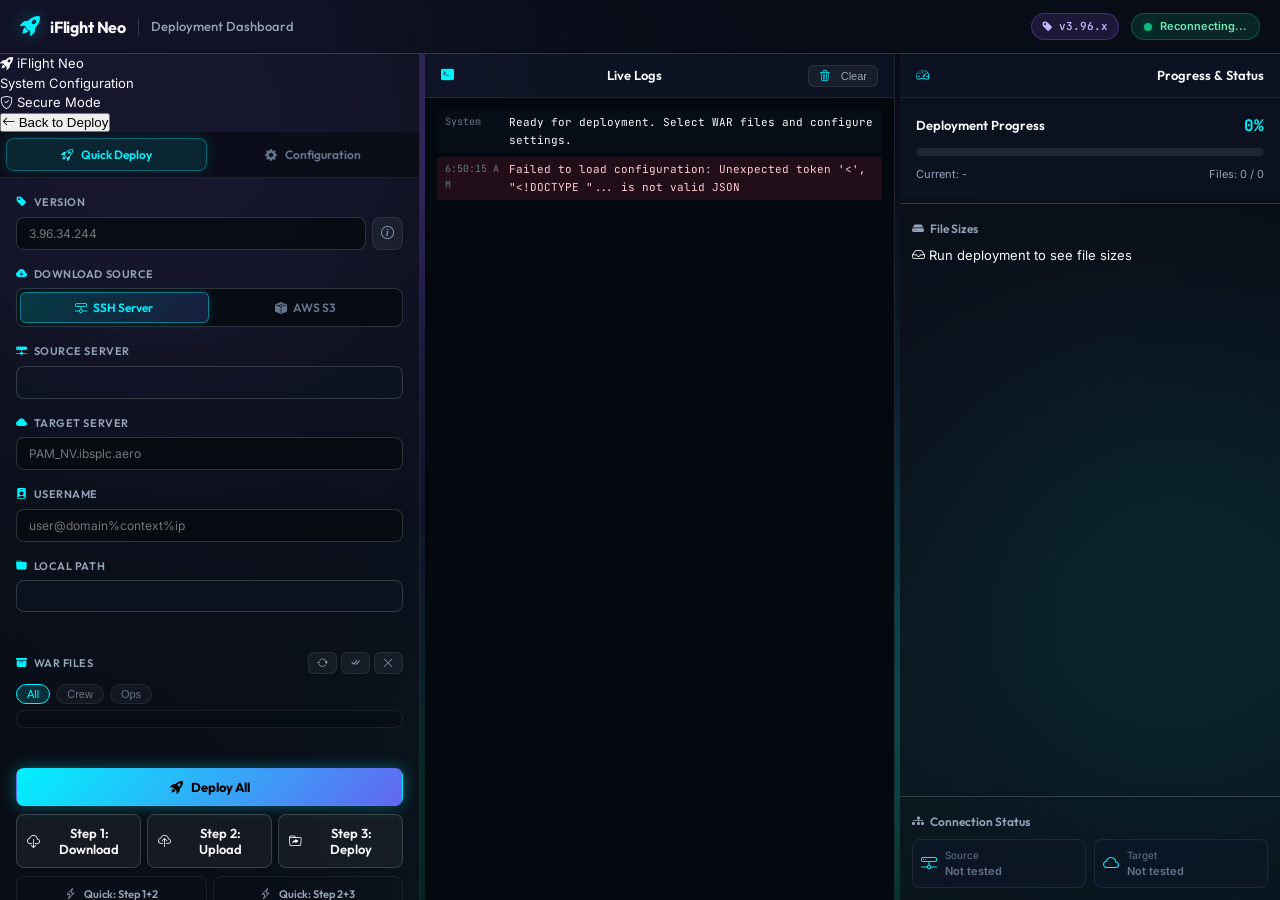
==== templates/index.html @ 71442497 "feat(ui): Release Web Dashboard UI 3.0 - Top-Class Executive Glassmorphism Suite" ====
<!DOCTYPE html>
<html lang="en">
<head>
    <meta charset="UTF-8">
    <meta name="viewport" content="width=device-width, initial-scale=1.0">
    <title>iFlight Neo - Deployment Dashboard</title>
    <link rel="preconnect" href="https://fonts.googleapis.com">
    <link rel="preconnect" href="https://fonts.gstatic.com" crossorigin>
    <link href="https://fonts.googleapis.com/css2?family=Outfit:wght@400;500;600;700;800&family=Inter:wght@300;400;500;600;700&family=JetBrains+Mono:wght@400;500&display=swap" rel="stylesheet">
    <link href="https://cdn.jsdelivr.net/npm/bootstrap-icons@1.10.0/font/bootstrap-icons.css" rel="stylesheet">
    <link href="/static/css/style.css" rel="stylesheet">
</head>
<body>
    <!-- Animated Background -->
    <div class="animated-bg">
        <div class="gradient-sphere sphere-1"></div>
        <div class="gradient-sphere sphere-2"></div>
        <div class="gradient-sphere sphere-3"></div>
    </div>
    
    <!-- Particle Canvas -->
    <canvas id="particle-canvas"></canvas>

    <!-- Top Header Bar -->
    <header class="top-header">
        <div class="header-left">
            <div class="logo">
                <i class="bi bi-rocket-takeoff-fill"></i>
                <span>iFlight Neo</span>
            </div>
            <span class="header-divider"></span>
            <span class="header-subtitle">Deployment Dashboard</span>
        </div>
        <div class="header-status">
            <div id="version-display-badge" class="version-badge" title="Current Selection">
                <i class="bi bi-tag-fill"></i>
                <span id="header-version-text">v3.96.x</span>
            </div>
            <div id="status-badge" class="status-badge">
                <div class="status-dot"></div>
                <span class="status-text">Disconnected</span>
            </div>
        </div>
    </header>

    <!-- Main 3-Column Layout -->
    <main class="main-container">
        <!-- LEFT COLUMN - Configuration -->
        <aside class="column column-left" data-column="left">
            <!-- Fullscreen Header (visible only in fullscreen mode) -->
            <div class="config-fullscreen-header">
                <div class="config-header-left">
                    <div class="config-header-logo">
                        <i class="bi bi-rocket-takeoff-fill"></i>
                        <span>iFlight Neo</span>
                    </div>
                    <div class="config-header-divider"></div>
                    <span class="config-header-title">System Configuration</span>
                </div>
                <div class="config-header-right">
                    <div class="config-header-status">
                        <i class="bi bi-shield-check"></i>
                        <span>Secure Mode</span>
                    </div>
                    <button class="btn-close-config" onclick="closeConfigFullscreen()">
                        <i class="bi bi-arrow-left"></i>
                        <span>Back to Deploy</span>
                    </button>
                </div>
            </div>
            
            <!-- Tab Navigation -->
            <div class="tab-navigation">
                <button class="tab-btn active" onclick="switchTab('deploy')" data-tab="deploy">
                    <i class="bi bi-rocket-takeoff"></i>
                    <span>Quick Deploy</span>
                </button>
                <button class="tab-btn" onclick="switchTab('config')" data-tab="config">
                    <i class="bi bi-gear-fill"></i>
                    <span>Configuration</span>
                </button>
            </div>

            <!-- Tab Content Container -->
            <div class="tab-content-wrapper">
                <!-- DEPLOY TAB -->
                <div id="deploy-tab" class="tab-content active">
                    <div class="tab-content-scroll">
                        <!-- Version Input -->
            <div class="config-section">
                <label class="config-label">
                    <i class="bi bi-tag-fill"></i> Version
                </label>
                <div class="input-with-icon">
                    <input type="text" class="config-input" id="version-input" placeholder="3.96.34.244">
                    <button class="input-icon-btn" id="version-info-btn" title="Version Info">
                        <i class="bi bi-info-circle"></i>
                    </button>
                </div>
            </div>

            <!-- Download Source Selector (SSH Server vs AWS S3) -->
            <div class="config-section">
                <label class="config-label">
                    <i class="bi bi-cloud-arrow-down-fill"></i> Download Source
                </label>
                <div class="source-segmented-control">
                    <button type="button" class="source-pill active" id="src-pill-ssh" onclick="setDownloadSource('ssh', true)">
                        <i class="bi bi-hdd-network"></i>
                        <span>SSH Server</span>
                    </button>
                    <button type="button" class="source-pill" id="src-pill-s3" onclick="setDownloadSource('s3', true)">
                        <i class="bi bi-box-seam-fill"></i>
                        <span>AWS S3</span>
                    </button>
                </div>
            </div>

            <!-- Server Config (SSH) -->
            <div class="config-section" id="source-ssh-container">
                <label class="config-label">
                    <i class="bi bi-hdd-network-fill"></i> Source Server
                </label>
                <input type="text" class="config-input readonly" id="source-server" readonly>
            </div>

            <!-- S3 Config Display -->
            <div class="config-section" id="source-s3-container" style="display: none;">
                <label class="config-label">
                    <i class="bi bi-cloud-check-fill"></i> AWS S3 Bucket
                </label>
                <div class="s3-info-box">
                    <div class="s3-info-badge"><i class="bi bi-box-seam"></i> <span id="s3-bucket-display">iflightdevrdits3</span></div>
                    <div class="s3-profile-tag"><i class="bi bi-person-badge"></i> Profile: <span id="s3-profile-display">iFlightCrew_Dev</span></div>
                </div>
            </div>

            <div class="config-section">
                <label class="config-label">
                    <i class="bi bi-cloud-fill"></i> Target Server
                </label>
                <input type="text" class="config-input editable" id="target-server" placeholder="PAM_NV.ibsplc.aero">
            </div>

            <div class="config-section">
                <label class="config-label">
                    <i class="bi bi-person-badge-fill"></i> Username
                </label>
                <input type="text" class="config-input editable" id="target-username" placeholder="user@domain%context%ip">
            </div>

            <div class="config-section">
                <label class="config-label">
                    <i class="bi bi-folder-fill"></i> Local Path
                </label>
                <input type="text" class="config-input readonly small-text" id="local-path" readonly>
            </div>

            <!-- WAR Files Selection -->
            <div class="section-divider"></div>
            <div class="config-section">
                <div class="section-header-with-actions">
                    <label class="config-label">
                        <i class="bi bi-archive-fill"></i> WAR Files
                    </label>
                    <div class="mini-actions">
                        <button class="mini-btn" id="fetch-wars-btn" onclick="fetchWarsFromSource()" title="Fetch available files from Source Server">
                            <i class="bi bi-arrow-repeat"></i>
                        </button>
                        <button class="mini-btn" onclick="selectAll()" title="Select All">
                            <i class="bi bi-check-all"></i>
                        </button>
                        <button class="mini-btn" onclick="deselectAll()" title="Deselect All">
                            <i class="bi bi-x-lg"></i>
                        </button>
                    </div>
                </div>
                <div id="war-files-filter" class="filter-pills">
                    <button class="filter-pill active" onclick="filterWarList('all')" data-filter="all">All</button>
                    <button class="filter-pill" onclick="filterWarList('crew')" data-filter="crew">Crew</button>
                    <button class="filter-pill" onclick="filterWarList('ops')" data-filter="ops">Ops</button>
                </div>
                <div id="war-files-list" class="war-files-grid">
                    <!-- WAR files loaded dynamically -->
                </div>
            </div>

            <!-- Action Buttons -->
            <div class="section-divider"></div>
            <div class="action-buttons">
                <button class="action-btn primary" id="deploy-btn" onclick="startDeployment()">
                    <i class="bi bi-rocket-takeoff-fill"></i>
                    <span>Deploy All</span>
                </button>
                <div class="action-row">
                    <button class="action-btn secondary" id="step1-btn" onclick="runStep(1)">
                        <i class="bi bi-cloud-download"></i>
                        <span>Step 1: Download</span>
                    </button>
                    <button class="action-btn secondary" id="step2-btn" onclick="runStep(2)">
                        <i class="bi bi-cloud-upload"></i>
                        <span>Step 2: Upload</span>
                    </button>
                    <button class="action-btn secondary" id="step3-btn" onclick="runStep(3)">
                        <i class="bi bi-folder-symlink"></i>
                        <span>Step 3: Deploy</span>
                    </button>
                </div>
                <div class="action-row">
                    <button class="action-btn outline" onclick="runSteps([1,2])" style="font-size: 11px;">
                        <i class="bi bi-lightning-charge"></i>
                        <span>Quick: Step 1+2</span>
                    </button>
                    <button class="action-btn outline" onclick="runSteps([2,3])" style="font-size: 11px;">
                        <i class="bi bi-lightning-charge"></i>
                        <span>Quick: Step 2+3</span>
                    </button>
                </div>
                <div class="action-row">
                    <button class="action-btn outline" onclick="checkServerConnection()">
                        <i class="bi bi-wifi"></i>
                        <span>Test</span>
                    </button>
                    <button class="action-btn warning" id="retry-btn" onclick="retryFailed()" style="display:none;">
                        <i class="bi bi-arrow-repeat"></i>
                        <span>Retry Failed</span>
                    </button>
                    <button class="action-btn danger" id="cancel-btn" onclick="cancelDeployment()" style="display:none;">
                        <i class="bi bi-stop-fill"></i>
                        <span>Cancel</span>
                    </button>
                </div>
                <label class="bypass-checkbox">
                    <input type="checkbox" id="bypass-network">
                    <span>Bypass network checks</span>
                </label>
                <div class="download-mode-group">
                    <label class="bypass-checkbox" title="Use multiple SSH connections to download files in parallel. Off = single session (safer, recommended for servers with connection limits)">
                        <input type="checkbox" id="parallel-download" onchange="toggleParallelThreads(this.checked)">
                        <i class="bi bi-layers-half" style="font-size:12px; margin-right:4px;"></i>
                        <span>Parallel download</span>
                    </label>
                    <div id="parallel-threads-container" class="parallel-threads-badge" style="display: none;">
                        <i class="bi bi-cpu-fill" style="font-size: 11px; color: #38bdf8;"></i>
                        <select id="parallel-threads" class="threads-select" title="Select number of parallel download threads">
                            <option value="2">2 threads</option>
                            <option value="4" selected>4 threads</option>
                            <option value="6">6 threads</option>
                            <option value="8">8 threads</option>
                            <option value="10">10 threads</option>
                        </select>
                    </div>
                </div>
            </div>
                    </div>
                </div>
                
                <!-- CONFIG TAB -->
                <div id="config-tab" class="tab-content">
                    <div class="tab-content-scroll">
                        <!-- Hero Header -->
                        <div class="config-hero">
                            <div class="config-hero-content">
                                <div class="config-hero-icon">
                                    <i class="bi bi-sliders2-vertical"></i>
                                </div>
                                <div class="config-hero-text">
                                    <h2>System Configuration</h2>
                                    <p>Manage deployment settings and server connections</p>
                                </div>
                            </div>
                            <div class="config-hero-badge">
                                <i class="bi bi-shield-check"></i>
                                <span>Secure</span>
                            </div>
                        </div>

                        <!-- Grid Layout for Cards -->
                        <div class="config-grid">
                             <!-- Source Server Card -->
                            <div class="config-card">
                                <div class="config-card-header">
                                    <div class="card-icon source">
                                        <i class="bi bi-hdd-network-fill"></i>
                                    </div>
                                    <div class="card-title">
                                        <h3>Source Server (SSH)</h3>
                                        <span class="card-subtitle">SSH Build artifact server</span>
                                    </div>
                                </div>
                                <div class="config-card-body">
                                    <div class="input-field">
                                        <label><i class="bi bi-globe"></i> Host</label>
                                        <input type="text" id="cfg-source-host" placeholder="10.246.26.148">
                                    </div>
                                    <div class="input-row">
                                        <div class="input-field">
                                            <label><i class="bi bi-person"></i> Username</label>
                                            <input type="text" id="cfg-source-username" placeholder="a-10266">
                                        </div>
                                        <div class="input-field small">
                                            <label><i class="bi bi-ethernet"></i> Port</label>
                                            <input type="number" id="cfg-source-port" value="22">
                                        </div>
                                    </div>
                                    <div class="input-field">
                                        <label><i class="bi bi-arrow-left-right"></i> Switch User</label>
                                        <input type="text" id="cfg-source-switch-user" placeholder="iflight_user">
                                    </div>
                                </div>
                            </div>

                            <!-- AWS S3 Storage Card -->
                            <div class="config-card aws-card">
                                <div class="config-card-header">
                                    <div class="card-icon aws">
                                        <i class="bi bi-box-seam-fill"></i>
                                    </div>
                                    <div class="card-title">
                                        <h3>AWS S3 Cloud Storage</h3>
                                        <span class="card-subtitle">Direct Cloud Download & SSO</span>
                                    </div>
                                </div>
                                <div class="config-card-body">
                                    <div class="input-field">
                                        <label><i class="bi bi-box"></i> S3 Bucket Name</label>
                                        <input type="text" id="cfg-s3-bucket" placeholder="iflightdevrdits3">
                                    </div>
                                    <div class="input-row">
                                        <div class="input-field">
                                            <label><i class="bi bi-person-badge"></i> SSO Profile</label>
                                            <input type="text" id="cfg-s3-profile" placeholder="iFlightCrew_Dev">
                                        </div>
                                        <div class="input-field small">
                                            <label><i class="bi bi-geo-alt"></i> Region</label>
                                            <input type="text" id="cfg-s3-region" value="ap-south-1">
                                        </div>
                                    </div>
                                    <div class="input-field">
                                        <label><i class="bi bi-diagram-2"></i> S3 Prefix Template</label>
                                        <input type="text" id="cfg-s3-prefix-template" placeholder="iFlight_Release/{version}/Wars/">
                                    </div>
                                    <div class="aws-actions-row">
                                        <button type="button" class="aws-btn primary" onclick="triggerAwsSsoLogin()">
                                            <i class="bi bi-key-fill"></i>
                                            <span>AWS SSO Login</span>
                                        </button>
                                        <button type="button" class="aws-btn secondary" onclick="testS3Access()">
                                            <i class="bi bi-lightning-charge"></i>
                                            <span>Test S3 Access</span>
                                        </button>
                                    </div>
                                </div>
                            </div>

                            <!-- Target Server Card (Routes) -->
                            <div class="config-card">
                                <div class="config-card-header">
                                    <div class="card-icon target">
                                        <i class="bi bi-cloud-upload-fill"></i>
                                    </div>
                                    <div class="card-title">
                                        <h3>Target Server Routes</h3>
                                        <span class="card-subtitle">Multiple PAM routes for load distribution</span>
                                    </div>
                                </div>
                                <div class="config-card-body">
                                    <div class="input-field small">
                                        <label><i class="bi bi-ethernet"></i> Port</label>
                                        <input type="number" id="cfg-target-port" value="22" placeholder="22">
                                    </div>
                                    <div style="margin-top: 15px;">
                                        <div style="display: flex; justify-content: space-between; align-items: center; margin-bottom: 10px;">
                                            <label style="margin: 0; font-size: 13px; color: var(--text-secondary);"><i class="bi bi-diagram-3"></i> Routes</label>
                                            <button class="mini-btn" onclick="addTargetRoute()" title="Add Route">
                                                <i class="bi bi-plus-lg"></i>
                                                <span>Add</span>
                                            </button>
                                        </div>
                                        <div id="target-routes-list" style="display: flex; flex-direction: column; gap: 10px; max-height: 300px; overflow-y: auto;"></div>
                                    </div>
                                </div>
                            </div>
                        </div>

                        <!-- Paths Section -->
                        <div class="config-section-large">
                            <div class="section-header-large">
                                <div class="section-icon">
                                    <i class="bi bi-folder-symlink-fill"></i>
                                </div>
                                <div class="section-title-large">
                                    <h3>Directory Paths</h3>
                                    <p>Configure source and destination directories</p>
                                </div>
                            </div>
                            <div class="paths-grid">
                                <div class="path-item">
                                    <div class="path-label">
                                        <i class="bi bi-folder-fill"></i>
                                        <span>Local Downloads</span>
                                    </div>
                                    <input type="text" id="cfg-local-path" placeholder="D:\RMT_TOOLS\Deployment_KE\downloads">
                                </div>
                                <div class="path-item">
                                    <div class="path-label">
                                        <i class="bi bi-box-arrow-down"></i>
                                        <span>Source Base</span>
                                    </div>
                                    <input type="text" id="cfg-source-base" placeholder="/iflightneo/S3_BUILD/NonMS/KE">
                                </div>
                                <div class="path-item">
                                    <div class="path-label">
                                        <i class="bi bi-tools"></i>
                                        <span>Target Utilities</span>
                                    </div>
                                    <input type="text" id="cfg-target-utilities" placeholder="/iflightneo/global/Utilities">
                                </div>
                                <div class="path-item">
                                    <div class="path-label">
                                        <i class="bi bi-box-arrow-up"></i>
                                        <span>Deployment Base</span>
                                    </div>
                                    <input type="text" id="cfg-target-deploy-base" placeholder="/iflightneo/global/PROD/ifl_prod_KE_crew/NonMS/Deployments">
                                </div>
                            </div>
                        </div>

                        <!-- Security & Credentials Section -->
                        <div class="config-section-large security-section">
                            <div class="section-header-large">
                                <div class="section-icon security">
                                    <i class="bi bi-shield-lock-fill"></i>
                                </div>
                                <div class="section-title-large">
                                    <h3>Security & Credentials</h3>
                                    <p>Update server passwords (stored in .env file)</p>
                                </div>
                            </div>
                            <div class="security-warning">
                                <i class="bi bi-exclamation-triangle-fill"></i>
                                <div>
                                    <strong>Security Note:</strong> Passwords are encrypted and stored in your local .env file.<br>
                                    Never share your .env file or commit it to version control.
                                </div>
                            </div>
                            <div class="passwords-grid">
                                <div class="password-item">
                                    <div class="password-label">
                                        <i class="bi bi-key-fill"></i>
                                        <span>Source Server Password</span>
                                    </div>
                                    <div class="password-input-group">
                                        <input type="password" id="cfg-source-password" placeholder="••••••••••">
                                        <button class="btn-toggle-password" onclick="togglePassword('cfg-source-password')" title="Show/Hide">
                                            <i class="bi bi-eye-fill"></i>
                                        </button>
                                    </div>
                                </div>
                                <div class="password-item">
                                    <div class="password-label">
                                        <i class="bi bi-key-fill"></i>
                                        <span>Target Server Password</span>
                                    </div>
                                    <div class="password-input-group">
                                        <input type="password" id="cfg-target-password" placeholder="••••••••••">
                                        <button class="btn-toggle-password" onclick="togglePassword('cfg-target-password')" title="Show/Hide">
                                            <i class="bi bi-eye-fill"></i>
                                        </button>
                                    </div>
                                </div>
                            </div>
                            <div class="security-actions">
                                <button class="security-btn" onclick="savePasswords()">
                                    <i class="bi bi-shield-check"></i>
                                    <span>Update Passwords</span>
                                </button>
                                <button class="security-btn secondary" onclick="clearPasswordFields()">
                                    <i class="bi bi-x-circle"></i>
                                    <span>Clear Fields</span>
                                </button>
                            </div>
                        </div>

                        <!-- WAR Mappings Section -->
                        <div class="config-section-large">
                            <div class="section-header-large">
                                <div class="section-icon">
                                    <i class="bi bi-diagram-3-fill"></i>
                                </div>
                                <div class="section-title-large">
                                    <h3>WAR File Mappings</h3>
                                    <p>Map WAR files to deployment folders</p>
                                </div>
                                <button class="btn-add-small" onclick="addWarMapping()">
                                    <i class="bi bi-plus-lg"></i>
                                </button>
                            </div>
                            <div class="mappings-table">
                                <div class="mappings-table-header">
                                    <span>WAR Prefix</span>
                                    <span>Deployment Folder</span>
                                    <span>Action</span>
                                </div>
                                <div id="war-mappings-list" class="mappings-table-body">
                                    <!-- Dynamic war mappings -->
                                </div>
                            </div>
                        </div>

                        <!-- Action Bar -->
                        <div class="config-action-bar">
                            <button class="action-bar-btn primary" onclick="saveConfiguration()">
                                <i class="bi bi-check-circle-fill"></i>
                                <span>Save Changes</span>
                            </button>
                            <button class="action-bar-btn secondary" onclick="loadConfiguration()">
                                <i class="bi bi-arrow-clockwise"></i>
                                <span>Reload</span>
                            </button>
                            <button class="action-bar-btn danger" onclick="resetConfiguration()">
                                <i class="bi bi-exclamation-triangle-fill"></i>
                                <span>Reset All</span>
                            </button>
                        </div>
                    </div>
                </div>
            </div>
        </aside>

        <!-- RESIZE HANDLE -->
        <div class="resize-handle" data-direction="left"></div>

        <!-- CENTER COLUMN - Live Logs -->
        <section class="column column-center" data-column="center">
            <div class="column-header">
                <i class="bi bi-terminal-fill"></i>
                <span>Live Logs</span>
                <button class="header-action-btn" onclick="clearLogs()">
                    <i class="bi bi-trash3"></i> Clear
                </button>
            </div>
            <div class="logs-wrapper">
                <div id="logs-container" class="logs-container">
                    <div class="log-entry log-info">
                        <span class="log-time">System</span>
                        <span class="log-message">Ready for deployment. Select WAR files and configure settings.</span>
                    </div>
                </div>
            </div>
        </section>

        <!-- RESIZE HANDLE -->
        <div class="resize-handle" data-direction="right"></div>

        <!-- RIGHT COLUMN - File Status -->
        <aside class="column column-right" data-column="right">
            <div class="column-header">
                <i class="bi bi-speedometer2"></i>
                <span>Progress & Status</span>
            </div>

            <!-- Progress Section -->
            <div class="progress-section">
                <div class="progress-header">
                    <span class="progress-label">Deployment Progress</span>
                    <span class="progress-value-display" id="progress-text">0%</span>
                </div>
                <div class="progress-bar-container">
                    <div class="progress-bar-bg">
                        <div class="progress-bar-fill" id="progress-bar" style="width: 0%"></div>
                    </div>
                </div>
                <div class="progress-info">
                    <div class="progress-info-item">
                        <span class="info-label">Current:</span>
                        <span class="info-value" id="current-file">-</span>
                    </div>
                    <div class="progress-info-item">
                        <span class="info-label">Files:</span>
                        <span class="info-value"><span id="completed-count">0</span> / <span id="total-count">0</span></span>
                    </div>
                </div>
            </div>

            <!-- File Sizes Section -->
            <div class="section-divider"></div>
            <div class="files-section">
                <div class="section-title">
                    <i class="bi bi-hdd-fill"></i>
                    <span>File Sizes</span>
                </div>
                <div class="files-list" id="file-sizes-container">
                    <div class="files-cards-wrapper">
                        <div id="file-sizes-body" class="files-cards-container">
                            <div class="empty-state">
                                <i class="bi bi-inbox"></i>
                                <span>Run deployment to see file sizes</span>
                            </div>
                        </div>
                    </div>
                </div>
            </div>

            <!-- Connection Status -->
            <div class="section-divider"></div>
            <div class="connection-section">
                <div class="section-title">
                    <i class="bi bi-diagram-3-fill"></i>
                    <span>Connection Status</span>
                </div>
                <div class="connection-grid">
                    <div class="connection-item" id="source-status">
                        <div class="conn-icon">
                            <i class="bi bi-hdd-network"></i>
                        </div>
                        <div class="conn-info">
                            <span class="conn-label">Source</span>
                            <span class="conn-status unknown">Not tested</span>
                        </div>
                    </div>
                    <div class="connection-item" id="target-status">
                        <div class="conn-icon">
                            <i class="bi bi-cloud"></i>
                        </div>
                        <div class="conn-info">
                            <span class="conn-label">Target</span>
                            <span class="conn-status unknown">Not tested</span>
                        </div>
                    </div>
                </div>
            </div>
        </aside>
    </main>

    <script src="/static/js/app.js"></script>
    <script>
        // Particle System
        const canvas = document.getElementById('particle-canvas');
        const ctx = canvas.getContext('2d');
        let particles = [];
        
        function resizeCanvas() {
            canvas.width = window.innerWidth;
            canvas.height = window.innerHeight;
        }
        
        class Particle {
            constructor() {
                this.reset();
            }
            
            reset() {
                this.x = Math.random() * canvas.width;
                this.y = Math.random() * canvas.height;
                this.size = Math.random() * 2 + 0.5;
                this.speedX = (Math.random() - 0.5) * 0.5;
                this.speedY = (Math.random() - 0.5) * 0.5;
                this.opacity = Math.random() * 0.5 + 0.2;
                this.hue = Math.random() * 60 + 220; // Blue to purple range
            }
            
            update() {
                this.x += this.speedX;
                this.y += this.speedY;
                
                if (this.x < 0 || this.x > canvas.width || 
                    this.y < 0 || this.y > canvas.height) {
                    this.reset();
                }
            }
            
            draw() {
                ctx.beginPath();
                ctx.arc(this.x, this.y, this.size, 0, Math.PI * 2);
                ctx.fillStyle = `hsla(${this.hue}, 70%, 60%, ${this.opacity})`;
                ctx.fill();
            }
        }
        
        function initParticles() {
            particles = [];
            for (let i = 0; i < 80; i++) {
                particles.push(new Particle());
            }
        }
        
        function connectParticles() {
            for (let i = 0; i < particles.length; i++) {
                for (let j = i + 1; j < particles.length; j++) {
                    const dx = particles[i].x - particles[j].x;
                    const dy = particles[i].y - particles[j].y;
                    const distance = Math.sqrt(dx * dx + dy * dy);
                    
                    if (distance < 120) {
                        ctx.beginPath();
                        ctx.strokeStyle = `rgba(99, 102, 241, ${0.1 * (1 - distance / 120)})`;
                        ctx.lineWidth = 0.5;
                        ctx.moveTo(particles[i].x, particles[i].y);
                        ctx.lineTo(particles[j].x, particles[j].y);
                        ctx.stroke();
                    }
                }
            }
        }
        
        function animateParticles() {
            ctx.clearRect(0, 0, canvas.width, canvas.height);
            
            particles.forEach(p => {
                p.update();
                p.draw();
            });
            
            connectParticles();
            requestAnimationFrame(animateParticles);
        }
        
        window.addEventListener('resize', () => {
            resizeCanvas();
        });
        
        resizeCanvas();
        initParticles();
        animateParticles();
        
        // Version info button
        document.getElementById('version-info-btn')?.addEventListener('click', function() {
            const v = document.getElementById('version-input').value || 'Not set';
            const t = document.getElementById('target-server').value || 'Not set';
            const u = document.getElementById('target-username').value || 'Not set';
            alert(`Configuration:\n\nVersion: ${v}\nTarget: ${t}\nUsername: ${u}\n\nPaths:\n• Source: /iflightneo/S3_BUILD/NonMS/KE/${v}/Wars\n• Target: /iflightneo/global/Utilities/${v}/Wars`);
        });
    </script>
</body>
</html>
---- static/css/style.css ----
/* ==============================================================================
   iFlight Neo - WEB DASHBOARD UI 3.0 DESIGN SYSTEM
   Executive Glassmorphism & High-Performance Enterprise Deployment Suite
   ============================================================================== */

:root {
    /* Color Palette */
    --bg-dark: #060911;
    --bg-panel: rgba(11, 16, 26, 0.82);
    --bg-panel-hover: rgba(18, 25, 40, 0.9);
    --bg-card: rgba(16, 22, 36, 0.65);
    --bg-card-active: rgba(24, 34, 56, 0.85);
    --bg-input: rgba(8, 12, 20, 0.92);
    
    /* Neon & Accent Colors */
    --cyan: #00f2fe;
    --cyan-glow: rgba(0, 242, 254, 0.35);
    --purple: #8b5cf6;
    --purple-glow: rgba(139, 92, 246, 0.35);
    --emerald: #10b981;
    --emerald-glow: rgba(16, 185, 129, 0.35);
    --amber: #f59e0b;
    --amber-glow: rgba(245, 158, 11, 0.35);
    --rose: #f43f5e;
    --rose-glow: rgba(244, 63, 94, 0.35);
    --indigo: #6366f1;
    --blue: #3b82f6;

    /* Text Colors */
    --text-primary: #f8fafc;
    --text-secondary: #94a3b8;
    --text-muted: #64748b;
    
    /* Glass Borders */
    --border-glass: rgba(255, 255, 255, 0.08);
    --border-glass-bright: rgba(255, 255, 255, 0.16);
    --border-glow: rgba(0, 242, 254, 0.3);
    
    /* Typography */
    --font-heading: 'Outfit', 'Inter', -apple-system, sans-serif;
    --font-body: 'Inter', -apple-system, sans-serif;
    --font-mono: 'JetBrains Mono', monospace;
    
    /* Transitions */
    --trans-fast: all 0.15s cubic-bezier(0.4, 0, 0.2, 1);
    --trans-smooth: all 0.25s cubic-bezier(0.4, 0, 0.2, 1);
}

/* Reset & Global Base */
*, *::before, *::after {
    box-sizing: border-box;
    margin: 0;
    padding: 0;
}

html, body {
    height: 100%;
    overflow: hidden;
    background-color: var(--bg-dark);
    color: var(--text-primary);
    font-family: var(--font-body);
    font-size: 13px;
    line-height: 1.5;
    -webkit-font-smoothing: antialiased;
}

/* Background Animated Gradient Orbs */
.animated-bg {
    position: fixed;
    top: 0;
    left: 0;
    width: 100vw;
    height: 100vh;
    pointer-events: none;
    z-index: 0;
    overflow: hidden;
    background: 
        radial-gradient(ellipse at 15% 20%, rgba(99, 102, 241, 0.12) 0%, transparent 60%),
        radial-gradient(ellipse at 85% 75%, rgba(0, 242, 254, 0.08) 0%, transparent 60%),
        radial-gradient(ellipse at 50% 50%, rgba(139, 92, 246, 0.06) 0%, transparent 70%);
}

.gradient-sphere {
    position: absolute;
    border-radius: 50%;
    filter: blur(100px);
    opacity: 0.45;
    mix-blend-mode: screen;
}

.sphere-1 {
    width: 600px;
    height: 600px;
    background: var(--purple);
    top: -200px;
    left: -150px;
    animation: orbFloat1 25s ease-in-out infinite;
}

.sphere-2 {
    width: 500px;
    height: 500px;
    background: var(--cyan);
    top: 40%;
    right: -150px;
    animation: orbFloat2 30s ease-in-out infinite;
}

.sphere-3 {
    width: 450px;
    height: 450px;
    background: var(--emerald);
    bottom: -150px;
    left: 35%;
    animation: orbFloat3 28s ease-in-out infinite;
}

@keyframes orbFloat1 {
    0%, 100% { transform: translate(0, 0); }
    50% { transform: translate(80px, 60px); }
}

@keyframes orbFloat2 {
    0%, 100% { transform: translate(0, 0); }
    50% { transform: translate(-80px, -60px); }
}

@keyframes orbFloat3 {
    0%, 100% { transform: translate(0, 0); }
    50% { transform: translate(60px, -80px); }
}

/* Particle Canvas */
#particle-canvas {
    position: fixed;
    top: 0;
    left: 0;
    width: 100%;
    height: 100%;
    pointer-events: none;
    z-index: 0;
    opacity: 0.35;
}

/* ==============================================================================
   TOP HEADER BAR
   ============================================================================== */
.top-header {
    height: 54px;
    background: rgba(10, 14, 24, 0.85);
    backdrop-filter: blur(20px);
    border-bottom: 1px solid var(--border-glass-bright);
    display: flex;
    align-items: center;
    justify-content: space-between;
    padding: 0 20px;
    position: relative;
    z-index: 10;
}

.header-left {
    display: flex;
    align-items: center;
    gap: 12px;
}

.logo {
    display: flex;
    align-items: center;
    gap: 10px;
    font-family: var(--font-heading);
    font-weight: 700;
    font-size: 16px;
    color: var(--text-primary);
    letter-spacing: -0.01em;
}

.logo i {
    font-size: 20px;
    color: var(--cyan);
    filter: drop-shadow(0 0 8px var(--cyan-glow));
}

.header-divider {
    width: 1px;
    height: 18px;
    background: var(--border-glass-bright);
}

.header-subtitle {
    font-family: var(--font-heading);
    font-weight: 500;
    color: var(--text-secondary);
    font-size: 13px;
}

.header-status {
    display: flex;
    align-items: center;
    gap: 12px;
}

.version-badge {
    background: rgba(139, 92, 246, 0.15);
    border: 1px solid rgba(139, 92, 246, 0.35);
    color: #c4b5fd;
    padding: 4px 10px;
    border-radius: 20px;
    font-family: var(--font-mono);
    font-size: 11px;
    font-weight: 600;
    display: flex;
    align-items: center;
    gap: 6px;
}

.status-badge {
    background: rgba(16, 185, 129, 0.15);
    border: 1px solid rgba(16, 185, 129, 0.35);
    color: #6ee7b7;
    padding: 4px 12px;
    border-radius: 20px;
    font-size: 11px;
    font-weight: 600;
    display: flex;
    align-items: center;
    gap: 8px;
}

.status-dot {
    width: 8px;
    height: 8px;
    border-radius: 50%;
    background: var(--emerald);
    box-shadow: 0 0 10px var(--emerald-glow);
    animation: statusPulse 2s infinite;
}

@keyframes statusPulse {
    0%, 100% { opacity: 1; transform: scale(1); }
    50% { opacity: 0.5; transform: scale(0.85); }
}

/* ==============================================================================
   MAIN 3-COLUMN LAYOUT
   ============================================================================== */
.main-container {
    display: flex;
    height: calc(100vh - 54px);
    position: relative;
    z-index: 1;
    overflow: hidden;
}

.column {
    display: flex;
    flex-direction: column;
    background: var(--bg-panel);
    backdrop-filter: blur(16px);
    border-right: 1px solid var(--border-glass);
    overflow: hidden;
}

.column-left {
    width: 420px;
    min-width: 340px;
    max-width: 580px;
}

.column-center {
    flex: 1;
    min-width: 320px;
}

.column-right {
    width: 380px;
    min-width: 300px;
    max-width: 500px;
    border-right: none;
}

/* Resize Handles */
.resize-handle {
    width: 5px;
    cursor: col-resize;
    background: transparent;
    transition: var(--trans-fast);
    z-index: 5;
}

.resize-handle:hover, .resize-handle.active {
    background: var(--cyan);
    box-shadow: 0 0 10px var(--cyan-glow);
}

/* Column Headers */
.column-header {
    height: 44px;
    padding: 0 16px;
    background: rgba(15, 23, 42, 0.6);
    border-bottom: 1px solid var(--border-glass);
    display: flex;
    align-items: center;
    justify-content: space-between;
    font-family: var(--font-heading);
    font-weight: 600;
    font-size: 13px;
    color: var(--text-primary);
}

.column-header i {
    margin-right: 8px;
    color: var(--cyan);
}

.header-action-btn {
    background: rgba(255, 255, 255, 0.05);
    border: 1px solid var(--border-glass);
    color: var(--text-secondary);
    padding: 4px 10px;
    border-radius: 6px;
    font-size: 11px;
    cursor: pointer;
    transition: var(--trans-smooth);
}

.header-action-btn:hover {
    background: rgba(244, 63, 94, 0.15);
    border-color: rgba(244, 63, 94, 0.35);
    color: var(--rose);
}

/* Tab Navigation */
.tab-navigation {
    display: flex;
    background: rgba(10, 14, 24, 0.9);
    border-bottom: 1px solid var(--border-glass);
    padding: 6px;
    gap: 6px;
}

.tab-btn {
    flex: 1;
    display: flex;
    align-items: center;
    justify-content: center;
    gap: 8px;
    padding: 8px;
    border: 1px solid transparent;
    border-radius: 8px;
    background: transparent;
    color: var(--text-muted);
    font-family: var(--font-heading);
    font-weight: 600;
    font-size: 12px;
    cursor: pointer;
    transition: var(--trans-smooth);
}

.tab-btn:hover {
    color: var(--text-primary);
    background: rgba(255, 255, 255, 0.04);
}

.tab-btn.active {
    background: rgba(0, 242, 254, 0.1);
    border-color: rgba(0, 242, 254, 0.3);
    color: var(--cyan);
    box-shadow: 0 0 12px rgba(0, 242, 254, 0.15);
}

/* Tab Content Scroll Container */
.tab-content-wrapper {
    flex: 1;
    position: relative;
    overflow: hidden;
}

.tab-content {
    display: none;
    height: 100%;
}

.tab-content.active {
    display: block;
}

.tab-content-scroll {
    height: 100%;
    overflow-y: auto;
    padding: 16px;
    display: flex;
    flex-direction: column;
    gap: 16px;
}

/* Scrollbar Customization */
::-webkit-scrollbar {
    width: 6px;
    height: 6px;
}
::-webkit-scrollbar-track {
    background: rgba(5, 5, 8, 0.5);
}
::-webkit-scrollbar-thumb {
    background: rgba(255, 255, 255, 0.12);
    border-radius: 4px;
}
::-webkit-scrollbar-thumb:hover {
    background: var(--cyan);
}

/* ==============================================================================
   FORM CONTROLS & INPUT CARDS
   ============================================================================== */
.config-section {
    display: flex;
    flex-direction: column;
    gap: 6px;
}

.config-label {
    font-family: var(--font-heading);
    font-weight: 600;
    font-size: 11px;
    text-transform: uppercase;
    letter-spacing: 0.05em;
    color: var(--text-secondary);
    display: flex;
    align-items: center;
    gap: 6px;
}

.config-label i {
    color: var(--cyan);
}

.config-input {
    width: 100%;
    background: var(--bg-input);
    border: 1px solid var(--border-glass-bright);
    border-radius: 8px;
    padding: 8px 12px;
    color: var(--text-primary);
    font-family: var(--font-body);
    font-size: 12px;
    transition: var(--trans-smooth);
    outline: none;
}

.config-input:focus {
    border-color: var(--cyan);
    box-shadow: 0 0 12px var(--cyan-glow);
}

.config-input.readonly {
    background: rgba(15, 23, 42, 0.4);
    color: var(--text-secondary);
    cursor: default;
}

.config-input.small-text {
    font-family: var(--font-mono);
    font-size: 11px;
}

.input-with-icon {
    display: flex;
    gap: 6px;
}

.input-icon-btn {
    background: rgba(255, 255, 255, 0.05);
    border: 1px solid var(--border-glass);
    color: var(--text-secondary);
    border-radius: 8px;
    width: 34px;
    display: flex;
    align-items: center;
    justify-content: center;
    cursor: pointer;
    transition: var(--trans-smooth);
}

.input-icon-btn:hover {
    background: rgba(0, 242, 254, 0.15);
    border-color: var(--cyan);
    color: var(--cyan);
}

/* Segmented Control (SSH vs S3) */
.source-segmented-control {
    display: flex;
    background: var(--bg-input);
    border: 1px solid var(--border-glass-bright);
    border-radius: 8px;
    padding: 3px;
    gap: 4px;
}

.source-pill {
    flex: 1;
    display: flex;
    align-items: center;
    justify-content: center;
    gap: 6px;
    padding: 7px;
    border: none;
    border-radius: 6px;
    background: transparent;
    color: var(--text-muted);
    font-family: var(--font-heading);
    font-weight: 600;
    font-size: 12px;
    cursor: pointer;
    transition: var(--trans-smooth);
}

.source-pill.active {
    background: linear-gradient(135deg, rgba(0, 242, 254, 0.2), rgba(99, 102, 241, 0.2));
    border: 1px solid rgba(0, 242, 254, 0.4);
    color: var(--cyan);
    box-shadow: 0 0 10px rgba(0, 242, 254, 0.15);
}

/* S3 Info Display Card */
.s3-info-box {
    background: rgba(139, 92, 246, 0.08);
    border: 1px solid rgba(139, 92, 246, 0.25);
    border-radius: 8px;
    padding: 10px 12px;
    display: flex;
    flex-direction: column;
    gap: 6px;
}

.s3-info-badge {
    font-family: var(--font-mono);
    font-weight: 600;
    color: #c4b5fd;
    font-size: 12px;
    display: flex;
    align-items: center;
    gap: 6px;
}

.s3-profile-tag {
    font-size: 11px;
    color: var(--text-secondary);
}

/* WAR Files Selection List */
.section-header-with-actions {
    display: flex;
    align-items: center;
    justify-content: space-between;
}

.mini-actions {
    display: flex;
    gap: 4px;
}

.mini-btn {
    background: rgba(255, 255, 255, 0.05);
    border: 1px solid var(--border-glass);
    color: var(--text-secondary);
    padding: 4px 8px;
    border-radius: 6px;
    font-size: 11px;
    cursor: pointer;
    transition: var(--trans-smooth);
    display: flex;
    align-items: center;
    gap: 4px;
}

.mini-btn:hover {
    background: rgba(0, 242, 254, 0.15);
    border-color: var(--cyan);
    color: var(--cyan);
}

.filter-pills {
    display: flex;
    gap: 6px;
    margin-top: 4px;
}

.filter-pill {
    background: rgba(255, 255, 255, 0.04);
    border: 1px solid var(--border-glass);
    color: var(--text-muted);
    padding: 3px 10px;
    border-radius: 12px;
    font-size: 11px;
    cursor: pointer;
    transition: var(--trans-smooth);
}

.filter-pill.active {
    background: rgba(0, 242, 254, 0.15);
    border-color: var(--cyan);
    color: var(--cyan);
}

.war-files-grid {
    display: flex;
    flex-direction: column;
    gap: 6px;
    max-height: 220px;
    overflow-y: auto;
    background: rgba(8, 12, 20, 0.6);
    border: 1px solid var(--border-glass);
    border-radius: 8px;
    padding: 8px;
}

.war-item-row {
    display: flex;
    align-items: center;
    justify-content: space-between;
    padding: 6px 10px;
    background: rgba(15, 23, 42, 0.5);
    border: 1px solid var(--border-glass);
    border-radius: 6px;
    cursor: pointer;
    transition: var(--trans-smooth);
}

.war-item-row:hover, .war-item-row.selected {
    background: rgba(0, 242, 254, 0.08);
    border-color: rgba(0, 242, 254, 0.3);
}

.war-item-left {
    display: flex;
    align-items: center;
    gap: 8px;
}

.war-item-name {
    font-family: var(--font-mono);
    font-size: 11px;
    color: var(--text-primary);
}

.war-folder-tag {
    font-size: 10px;
    color: var(--text-muted);
    background: rgba(255, 255, 255, 0.05);
    padding: 2px 6px;
    border-radius: 4px;
}

/* Action Buttons Grid */
.section-divider {
    height: 1px;
    background: var(--border-glass-bright);
    margin: 4px 0;
}

.action-buttons {
    display: flex;
    flex-direction: column;
    gap: 8px;
}

.action-btn {
    width: 100%;
    padding: 10px;
    border-radius: 8px;
    font-family: var(--font-heading);
    font-weight: 600;
    font-size: 13px;
    display: flex;
    align-items: center;
    justify-content: center;
    gap: 8px;
    cursor: pointer;
    transition: var(--trans-smooth);
    border: 1px solid transparent;
}

.action-btn.primary {
    background: linear-gradient(135deg, var(--cyan), var(--indigo));
    color: #000;
    font-weight: 700;
    box-shadow: 0 0 15px var(--cyan-glow);
}

.action-btn.primary:hover {
    transform: translateY(-1px);
    box-shadow: 0 0 22px var(--cyan-glow);
}

.action-row {
    display: flex;
    gap: 6px;
}

.action-btn.secondary {
    flex: 1;
    background: rgba(255, 255, 255, 0.05);
    border-color: var(--border-glass-bright);
    color: var(--text-primary);
}

.action-btn.secondary:hover {
    background: rgba(139, 92, 246, 0.15);
    border-color: var(--purple);
    color: #ddd6fe;
}

.action-btn.outline {
    flex: 1;
    background: transparent;
    border-color: var(--border-glass);
    color: var(--text-secondary);
}

.action-btn.outline:hover {
    background: rgba(0, 242, 254, 0.08);
    border-color: var(--cyan);
    color: var(--cyan);
}

.action-btn.warning {
    background: rgba(245, 158, 11, 0.15);
    border-color: rgba(245, 158, 11, 0.4);
    color: #fde68a;
}

.action-btn.danger {
    background: rgba(244, 63, 94, 0.15);
    border-color: rgba(244, 63, 94, 0.4);
    color: #fecdd3;
}

.bypass-checkbox {
    display: flex;
    align-items: center;
    gap: 6px;
    font-size: 11px;
    color: var(--text-muted);
    cursor: pointer;

}

/* Parallel Thread Selector Badge */
.download-mode-group {
    display: flex;
    align-items: center;
    justify-content: space-between;
    background: rgba(15, 23, 42, 0.4);
    padding: 6px 10px;
    border-radius: 6px;
    border: 1px solid var(--border-glass);
}

.threads-select {
    background: var(--bg-input);
    border: 1px solid var(--border-glass);
    color: var(--cyan);
    font-size: 11px;
    padding: 2px 6px;
    border-radius: 4px;
    outline: none;
}

/* ==============================================================================
   CONFIGURATION TAB & SECURE CARDS
   ============================================================================== */
.config-hero {
    background: linear-gradient(135deg, rgba(99, 102, 241, 0.15), rgba(0, 242, 254, 0.08));
    border: 1px solid rgba(99, 102, 241, 0.3);
    border-radius: 12px;
    padding: 14px;
    display: flex;
    align-items: center;
    justify-content: space-between;
}

.config-hero-content {
    display: flex;
    align-items: center;
    gap: 12px;
}

.config-hero-icon {
    width: 40px;
    height: 40px;
    border-radius: 10px;
    background: rgba(99, 102, 241, 0.2);
    display: flex;
    align-items: center;
    justify-content: center;
    color: var(--indigo);
    font-size: 20px;
}

.config-hero-text h2 {
    font-family: var(--font-heading);
    font-size: 15px;
    font-weight: 700;
}

.config-hero-text p {
    font-size: 11px;
    color: var(--text-secondary);
}

.config-hero-badge {
    background: rgba(16, 185, 129, 0.15);
    border: 1px solid rgba(16, 185, 129, 0.3);
    color: #6ee7b7;
    padding: 4px 10px;
    border-radius: 12px;
    font-size: 11px;
    display: flex;
    align-items: center;
    gap: 4px;
}

.config-grid {
    display: flex;
    flex-direction: column;
    gap: 12px;
}

.config-card {
    background: rgba(15, 23, 42, 0.6);
    border: 1px solid var(--border-glass-bright);
    border-radius: 10px;
    padding: 12px;
}

.config-card-header {
    display: flex;
    align-items: center;
    gap: 10px;
    margin-bottom: 10px;
}

.card-icon {
    width: 32px;
    height: 32px;
    border-radius: 8px;
    background: rgba(0, 242, 254, 0.15);
    color: var(--cyan);
    display: flex;
    align-items: center;
    justify-content: center;
    font-size: 16px;
}

.card-title h3 {
    font-family: var(--font-heading);
    font-size: 13px;
    font-weight: 600;
}

.card-subtitle {
    font-size: 10px;
    color: var(--text-muted);
}

.config-card-body {
    display: flex;
    flex-direction: column;
    gap: 8px;
}

.input-field {
    display: flex;
    flex-direction: column;
    gap: 4px;
}

.input-field label {
    font-size: 11px;
    color: var(--text-secondary);
    display: flex;
    align-items: center;
    gap: 4px;
}

.input-field input {
    background: var(--bg-input);
    border: 1px solid var(--border-glass);
    border-radius: 6px;
    padding: 6px 10px;
    color: var(--text-primary);
    font-size: 12px;
    outline: none;
}

.input-field input:focus {
    border-color: var(--cyan);
}

.input-row {
    display: flex;
    gap: 8px;
}

.input-row .input-field {
    flex: 1;
}

.input-row .input-field.small {
    flex: 0.5;
}

.aws-actions-row {
    display: flex;
    gap: 8px;
    margin-top: 6px;
}

.aws-btn {
    flex: 1;
    padding: 8px;
    border-radius: 6px;
    font-family: var(--font-heading);
    font-weight: 600;
    font-size: 11px;
    cursor: pointer;
    border: 1px solid transparent;
    display: flex;
    align-items: center;
    justify-content: center;
    gap: 6px;
}

.aws-btn.primary {
    background: rgba(139, 92, 246, 0.2);
    border-color: var(--purple);
    color: #ddd6fe;
}

.aws-btn.secondary {
    background: rgba(255, 255, 255, 0.05);
    border-color: var(--border-glass);
    color: var(--text-secondary);
}

/* Security & Password Card */
.security-warning {
    background: rgba(245, 158, 11, 0.1);
    border: 1px solid rgba(245, 158, 11, 0.25);
    border-radius: 6px;
    padding: 8px;
    font-size: 11px;
    color: #fde68a;
    display: flex;
    gap: 8px;
    align-items: flex-start;
}

.password-input-group {
    display: flex;
}

.password-input-group input {
    flex: 1;
    border-top-right-radius: 0;
    border-bottom-right-radius: 0;
}

.btn-toggle-password {
    background: rgba(255, 255, 255, 0.05);
    border: 1px solid var(--border-glass);
    border-left: none;
    color: var(--text-secondary);
    padding: 0 10px;
    border-top-right-radius: 6px;
    border-bottom-right-radius: 6px;
    cursor: pointer;
}

.security-actions {
    display: flex;
    gap: 8px;
    margin-top: 10px;
}

.security-btn {
    flex: 1;
    padding: 8px;
    border-radius: 6px;
    font-family: var(--font-heading);
    font-weight: 600;
    font-size: 11px;
    cursor: pointer;
    border: 1px solid transparent;
    background: rgba(16, 185, 129, 0.2);
    border-color: var(--emerald);
    color: #a7f3d0;
}

.config-action-bar {
    display: flex;
    gap: 8px;
    margin-top: 12px;
}

.action-bar-btn {
    flex: 1;
    padding: 10px;
    border-radius: 8px;
    font-family: var(--font-heading);
    font-weight: 600;
    font-size: 12px;
    cursor: pointer;
    border: 1px solid transparent;
    display: flex;
    align-items: center;
    justify-content: center;
    gap: 6px;
}

.action-bar-btn.primary {
    background: var(--cyan);
    color: #000;
    font-weight: 700;
}

.action-bar-btn.secondary {
    background: rgba(255, 255, 255, 0.05);
    border-color: var(--border-glass);
    color: var(--text-primary);
}

.action-bar-btn.danger {
    background: rgba(244, 63, 94, 0.15);
    border-color: rgba(244, 63, 94, 0.3);
    color: var(--rose);
}

/* ==============================================================================
   CENTER COLUMN: LIVE LOG TERMINAL
   ============================================================================== */
.logs-wrapper {
    flex: 1;
    padding: 12px;
    background: rgba(5, 8, 15, 0.95);
    overflow: hidden;
}

.logs-container {
    height: 100%;
    overflow-y: auto;
    display: flex;
    flex-direction: column;
    gap: 4px;
    font-family: var(--font-mono);
    font-size: 11px;
    line-height: 1.6;
}

.log-entry {
    display: flex;
    gap: 10px;
    padding: 4px 8px;
    border-radius: 4px;
    background: rgba(15, 23, 42, 0.3);
    word-break: break-all;
}

.log-time {
    color: var(--text-muted);
    font-size: 10px;
    min-width: 54px;
}

.log-entry.log-info { color: var(--text-primary); }
.log-entry.log-success { color: #6ee7b7; background: rgba(16, 185, 129, 0.08); }
.log-entry.log-warning { color: #fde68a; background: rgba(245, 158, 11, 0.08); }
.log-entry.log-error { color: #fecdd3; background: rgba(244, 63, 94, 0.12); }

/* ==============================================================================
   RIGHT COLUMN: PROGRESS & ANALYTICS CARDS
   ============================================================================== */
.progress-section {
    padding: 16px;
    display: flex;
    flex-direction: column;
    gap: 10px;
    background: rgba(15, 23, 42, 0.4);
}

.progress-header {
    display: flex;
    justify-content: space-between;
    align-items: center;
    font-family: var(--font-heading);
    font-weight: 600;
}

.progress-value-display {
    font-family: var(--font-mono);
    font-size: 16px;
    color: var(--cyan);
    font-weight: 700;
}

.progress-bar-container {
    height: 8px;
    border-radius: 4px;
    background: rgba(255, 255, 255, 0.08);
    overflow: hidden;
}

.progress-bar-fill {
    height: 100%;
    background: linear-gradient(90deg, var(--cyan), var(--indigo));
    border-radius: 4px;
    box-shadow: 0 0 12px var(--cyan-glow);
    transition: width 0.3s ease;
}

.progress-info {
    display: flex;
    justify-content: space-between;
    font-size: 11px;
    color: var(--text-secondary);
}

.files-section {
    flex: 1;
    display: flex;
    flex-direction: column;
    overflow: hidden;
    padding: 12px;
}

.section-title {
    font-family: var(--font-heading);
    font-weight: 600;
    font-size: 12px;
    color: var(--text-secondary);
    margin-bottom: 8px;
    display: flex;
    align-items: center;
    gap: 6px;
}

.files-list {
    flex: 1;
    overflow-y: auto;
}

.files-cards-container {
    display: flex;
    flex-direction: column;
    gap: 8px;
}

.artifact-card {
    background: rgba(15, 23, 42, 0.6);
    border: 1px solid var(--border-glass-bright);
    border-radius: 8px;
    padding: 10px;
    display: flex;
    flex-direction: column;
    gap: 6px;
}

.artifact-card-header {
    display: flex;
    align-items: center;
    justify-content: space-between;
}

.artifact-card-title {
    font-family: var(--font-mono);
    font-weight: 600;
    font-size: 11px;
    color: var(--text-primary);
}

.artifact-status-pill {
    font-size: 10px;
    padding: 2px 6px;
    border-radius: 4px;
    font-weight: 600;
    text-transform: uppercase;
}

.status-pending { background: rgba(255, 255, 255, 0.08); color: var(--text-muted); }
.status-downloading, .status-uploading { background: rgba(0, 242, 254, 0.15); color: var(--cyan); }
.status-downloaded, .status-uploaded, .status-deployed { background: rgba(16, 185, 129, 0.15); color: #6ee7b7; }

.connection-section {
    padding: 12px;
}

.connection-grid {
    display: flex;
    gap: 8px;
}

.connection-item {
    flex: 1;
    background: rgba(15, 23, 42, 0.5);
    border: 1px solid var(--border-glass);
    border-radius: 8px;
    padding: 8px;
    display: flex;
    align-items: center;
    gap: 8px;
}

.conn-icon {
    color: var(--cyan);
    font-size: 16px;
}

.conn-info {
    display: flex;
    flex-direction: column;
}

.conn-label {
    font-size: 10px;
    color: var(--text-muted);
}

.conn-status {
    font-size: 11px;
    font-weight: 600;
}

.conn-status.unknown { color: var(--text-muted); }
.conn-status.success { color: #6ee7b7; }
.conn-status.failed { color: #fecdd3; }
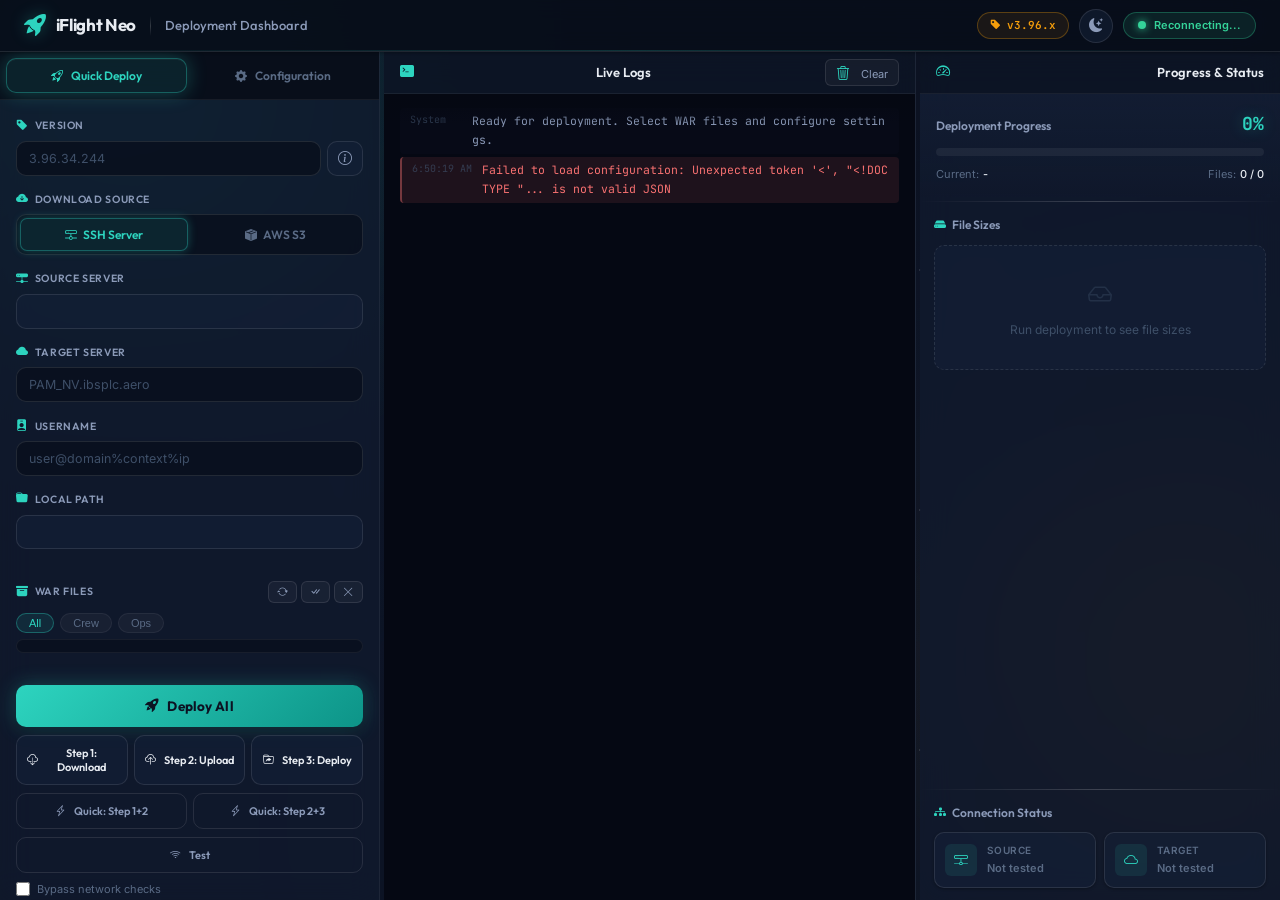
==== commit 85570067: "feat(ui): Add dual theme support, fullsize configuration window, and redesigned WAR mappings" ====
--- a/templates/index.html
+++ b/templates/index.html
@@ -36,6 +36,9 @@
                 <i class="bi bi-tag-fill"></i>
                 <span id="header-version-text">v3.96.x</span>
             </div>
+            <button id="theme-toggle-btn" class="theme-toggle" onclick="toggleTheme()" title="Switch Theme">
+                <i class="bi bi-moon-stars-fill" id="theme-icon"></i>
+            </button>
             <div id="status-badge" class="status-badge">
                 <div class="status-dot"></div>
                 <span class="status-text">Disconnected</span>
@@ -731,6 +734,29 @@
             const u = document.getElementById('target-username').value || 'Not set';
             alert(`Configuration:\n\nVersion: ${v}\nTarget: ${t}\nUsername: ${u}\n\nPaths:\n• Source: /iflightneo/S3_BUILD/NonMS/KE/${v}/Wars\n• Target: /iflightneo/global/Utilities/${v}/Wars`);
         });
+
+        // Theme Toggle
+        function toggleTheme() {
+            const body = document.body;
+            const icon = document.getElementById('theme-icon');
+            if (body.classList.contains('light-theme')) {
+                body.classList.remove('light-theme');
+                icon.className = 'bi bi-moon-stars-fill';
+                localStorage.setItem('iflight-theme', 'dark');
+            } else {
+                body.classList.add('light-theme');
+                icon.className = 'bi bi-sun-fill';
+                localStorage.setItem('iflight-theme', 'light');
+            }
+        }
+        // Restore saved theme
+        (function() {
+            if (localStorage.getItem('iflight-theme') === 'light') {
+                document.body.classList.add('light-theme');
+                const icon = document.getElementById('theme-icon');
+                if (icon) icon.className = 'bi bi-sun-fill';
+            }
+        })();
     </script>
 </body>
 </html>
--- a/static/css/style.css
+++ b/static/css/style.css
@@ -1,1237 +1,975 @@
 /* ==============================================================================
-   iFlight Neo - WEB DASHBOARD UI 3.0 DESIGN SYSTEM
-   Executive Glassmorphism & High-Performance Enterprise Deployment Suite
+   iFlight Neo — WEB DASHBOARD UI 3.0
+   Dual-Theme Executive Dashboard · Deep Navy + Warm Teal + Gold
    ============================================================================== */
 
+/* ─── DARK THEME TOKENS (DEFAULT) ───────────────────────────────── */
 :root {
-    /* Color Palette */
-    --bg-dark: #060911;
-    --bg-panel: rgba(11, 16, 26, 0.82);
-    --bg-panel-hover: rgba(18, 25, 40, 0.9);
-    --bg-card: rgba(16, 22, 36, 0.65);
-    --bg-card-active: rgba(24, 34, 56, 0.85);
-    --bg-input: rgba(8, 12, 20, 0.92);
-    
-    /* Neon & Accent Colors */
-    --cyan: #00f2fe;
-    --cyan-glow: rgba(0, 242, 254, 0.35);
-    --purple: #8b5cf6;
-    --purple-glow: rgba(139, 92, 246, 0.35);
-    --emerald: #10b981;
-    --emerald-glow: rgba(16, 185, 129, 0.35);
-    --amber: #f59e0b;
-    --amber-glow: rgba(245, 158, 11, 0.35);
-    --rose: #f43f5e;
-    --rose-glow: rgba(244, 63, 94, 0.35);
-    --indigo: #6366f1;
-    --blue: #3b82f6;
-
-    /* Text Colors */
-    --text-primary: #f8fafc;
-    --text-secondary: #94a3b8;
-    --text-muted: #64748b;
-    
-    /* Glass Borders */
-    --border-glass: rgba(255, 255, 255, 0.08);
-    --border-glass-bright: rgba(255, 255, 255, 0.16);
-    --border-glow: rgba(0, 242, 254, 0.3);
-    
+    /* Backgrounds */
+    --bg-base: #0c1222;
+    --bg-surface: #111a2e;
+    --bg-elevated: rgba(17, 26, 46, 0.78);
+    --bg-card: rgba(20, 32, 55, 0.6);
+    --bg-card-hover: rgba(28, 42, 70, 0.75);
+    --bg-input: rgba(10, 16, 30, 0.88);
+    --bg-input-focus: rgba(14, 22, 40, 0.95);
+    --bg-overlay: rgba(8, 14, 26, 0.95);
+
+    /* Primary Accent: Warm Teal */
+    --accent: #2dd4bf;
+    --accent-hover: #5eead4;
+    --accent-dim: #0d9488;
+    --accent-glow: rgba(45, 212, 191, 0.3);
+    --accent-bg: rgba(45, 212, 191, 0.1);
+
+    /* Secondary: Warm Gold */
+    --gold: #f59e0b;
+    --gold-dim: #d97706;
+    --gold-glow: rgba(245, 158, 11, 0.25);
+    --gold-bg: rgba(245, 158, 11, 0.08);
+
+    /* Tertiary: Soft Blue */
+    --blue: #60a5fa;
+    --blue-glow: rgba(96, 165, 250, 0.25);
+    --blue-bg: rgba(96, 165, 250, 0.08);
+
+    /* Semantic */
+    --success: #34d399;
+    --success-bg: rgba(52, 211, 153, 0.1);
+    --warning: #fbbf24;
+    --warning-bg: rgba(251, 191, 36, 0.08);
+    --danger: #f87171;
+    --danger-bg: rgba(248, 113, 113, 0.1);
+
+    /* Text */
+    --text-primary: #e8ecf2;
+    --text-secondary: #8b9ab8;
+    --text-muted: #5a6b85;
+    --text-dim: #3e4f68;
+
+    /* Borders */
+    --border-subtle: rgba(255, 255, 255, 0.06);
+    --border-default: rgba(255, 255, 255, 0.1);
+    --border-bright: rgba(255, 255, 255, 0.18);
+    --border-accent: rgba(45, 212, 191, 0.35);
+
     /* Typography */
-    --font-heading: 'Outfit', 'Inter', -apple-system, sans-serif;
+    --font-display: 'Outfit', 'Inter', -apple-system, sans-serif;
     --font-body: 'Inter', -apple-system, sans-serif;
-    --font-mono: 'JetBrains Mono', monospace;
-    
+    --font-mono: 'JetBrains Mono', 'Fira Code', monospace;
+
+    /* Radius */
+    --r-sm: 6px;
+    --r-md: 10px;
+    --r-lg: 14px;
+    --r-xl: 20px;
+    --r-full: 9999px;
+
+    /* Shadows */
+    --shadow-sm: 0 1px 3px rgba(0,0,0,0.3);
+    --shadow-md: 0 4px 12px rgba(0,0,0,0.25);
+    --shadow-lg: 0 8px 30px rgba(0,0,0,0.3);
+    --shadow-glow: 0 0 20px var(--accent-glow);
+
     /* Transitions */
-    --trans-fast: all 0.15s cubic-bezier(0.4, 0, 0.2, 1);
-    --trans-smooth: all 0.25s cubic-bezier(0.4, 0, 0.2, 1);
-}
-
-/* Reset & Global Base */
-*, *::before, *::after {
-    box-sizing: border-box;
-    margin: 0;
-    padding: 0;
-}
+    --ease: cubic-bezier(0.16, 1, 0.3, 1);
+    --dur: 0.2s;
+}
+
+/* ─── LIGHT THEME TOKENS ────────────────────────────────────────── */
+.light-theme {
+    --bg-base: #f0f4f8;
+    --bg-surface: #ffffff;
+    --bg-elevated: rgba(255, 255, 255, 0.92);
+    --bg-card: rgba(241, 245, 249, 0.8);
+    --bg-card-hover: rgba(226, 232, 240, 0.85);
+    --bg-input: rgba(248, 250, 252, 0.95);
+    --bg-input-focus: #ffffff;
+    --bg-overlay: rgba(255, 255, 255, 0.97);
+
+    --accent: #0d9488;
+    --accent-hover: #0f766e;
+    --accent-dim: #14b8a6;
+    --accent-glow: rgba(13, 148, 136, 0.2);
+    --accent-bg: rgba(13, 148, 136, 0.06);
+
+    --gold: #d97706;
+    --gold-dim: #b45309;
+    --gold-glow: rgba(217, 119, 6, 0.2);
+    --gold-bg: rgba(217, 119, 6, 0.06);
+
+    --blue: #2563eb;
+    --blue-glow: rgba(37, 99, 235, 0.2);
+    --blue-bg: rgba(37, 99, 235, 0.06);
+
+    --success: #059669;
+    --success-bg: rgba(5, 150, 105, 0.08);
+    --warning: #d97706;
+    --warning-bg: rgba(217, 119, 6, 0.06);
+    --danger: #dc2626;
+    --danger-bg: rgba(220, 38, 38, 0.06);
+
+    --text-primary: #1e293b;
+    --text-secondary: #475569;
+    --text-muted: #94a3b8;
+    --text-dim: #cbd5e1;
+
+    --border-subtle: rgba(0, 0, 0, 0.06);
+    --border-default: rgba(0, 0, 0, 0.1);
+    --border-bright: rgba(0, 0, 0, 0.15);
+    --border-accent: rgba(13, 148, 136, 0.35);
+
+    --shadow-sm: 0 1px 3px rgba(0,0,0,0.06);
+    --shadow-md: 0 4px 12px rgba(0,0,0,0.08);
+    --shadow-lg: 0 8px 30px rgba(0,0,0,0.1);
+    --shadow-glow: 0 0 15px var(--accent-glow);
+}
+
+/* ─── Reset & Base ──────────────────────────────────────────────── */
+*, *::before, *::after { box-sizing: border-box; margin: 0; padding: 0; }
 
 html, body {
     height: 100%;
     overflow: hidden;
-    background-color: var(--bg-dark);
+    background: var(--bg-base);
     color: var(--text-primary);
     font-family: var(--font-body);
     font-size: 13px;
-    line-height: 1.5;
+    line-height: 1.55;
     -webkit-font-smoothing: antialiased;
-}
-
-/* Background Animated Gradient Orbs */
+    transition: background var(--dur) var(--ease), color var(--dur) var(--ease);
+}
+
+::selection { background: rgba(45, 212, 191, 0.3); color: #fff; }
+.light-theme ::selection { background: rgba(13, 148, 136, 0.25); color: #000; }
+
+::-webkit-scrollbar { width: 5px; height: 5px; }
+::-webkit-scrollbar-track { background: transparent; }
+::-webkit-scrollbar-thumb { background: rgba(255,255,255,0.1); border-radius: 10px; }
+::-webkit-scrollbar-thumb:hover { background: var(--accent-dim); }
+.light-theme ::-webkit-scrollbar-thumb { background: rgba(0,0,0,0.12); }
+
+/* ─── Animated Background ──────────────────────────────────────── */
 .animated-bg {
+    position: fixed; inset: 0;
+    pointer-events: none; z-index: 0; overflow: hidden;
+    background:
+        radial-gradient(ellipse 800px 600px at 8% 15%, rgba(45, 212, 191, 0.08) 0%, transparent 60%),
+        radial-gradient(ellipse 600px 500px at 92% 80%, rgba(245, 158, 11, 0.05) 0%, transparent 60%),
+        radial-gradient(ellipse 700px 600px at 50% 50%, rgba(96, 165, 250, 0.04) 0%, transparent 70%);
+    transition: opacity var(--dur);
+}
+.light-theme .animated-bg { opacity: 0.3; }
+
+.gradient-sphere {
+    position: absolute; border-radius: 50%;
+    filter: blur(100px); opacity: 0.35; mix-blend-mode: screen;
+    will-change: transform;
+}
+.light-theme .gradient-sphere { opacity: 0.12; mix-blend-mode: normal; }
+
+.sphere-1 {
+    width: 650px; height: 650px;
+    background: radial-gradient(circle, rgba(45, 212, 191, 0.5) 0%, rgba(20, 184, 166, 0.2) 50%, transparent 70%);
+    top: -250px; left: -180px;
+    animation: orb1 28s ease-in-out infinite;
+}
+.sphere-2 {
+    width: 550px; height: 550px;
+    background: radial-gradient(circle, rgba(245, 158, 11, 0.4) 0%, rgba(217, 119, 6, 0.15) 50%, transparent 70%);
+    top: 38%; right: -180px;
+    animation: orb2 32s ease-in-out infinite;
+}
+.sphere-3 {
+    width: 480px; height: 480px;
+    background: radial-gradient(circle, rgba(96, 165, 250, 0.35) 0%, rgba(37, 99, 235, 0.12) 50%, transparent 70%);
+    bottom: -160px; left: 32%;
+    animation: orb3 26s ease-in-out infinite;
+}
+
+@keyframes orb1 { 0%,100%{transform:translate(0,0) rotate(0)} 25%{transform:translate(70px,50px) rotate(90deg)} 50%{transform:translate(30px,90px) rotate(180deg)} 75%{transform:translate(-50px,30px) rotate(270deg)} }
+@keyframes orb2 { 0%,100%{transform:translate(0,0) scale(1)} 33%{transform:translate(-90px,-50px) scale(1.08)} 66%{transform:translate(-40px,50px) scale(0.92)} }
+@keyframes orb3 { 0%,100%{transform:translate(0,0) scale(1)} 50%{transform:translate(50px,-70px) scale(1.12)} }
+
+/* Subtle stars */
+.animated-bg::before {
+    content:''; position:absolute; inset:0;
+    background-image:
+        radial-gradient(1.5px 1.5px at 20px 30px, rgba(255,255,255,0.2), transparent),
+        radial-gradient(1px 1px at 120px 80px, rgba(255,255,255,0.3), transparent),
+        radial-gradient(1.5px 1.5px at 260px 150px, rgba(255,255,255,0.15), transparent),
+        radial-gradient(1px 1px at 420px 50px, rgba(255,255,255,0.25), transparent),
+        radial-gradient(1.5px 1.5px at 600px 180px, rgba(255,255,255,0.12), transparent);
+    background-repeat: repeat;
+    background-size: 900px 240px;
+    animation: starDrift 80s linear infinite;
+}
+.light-theme .animated-bg::before { opacity: 0; }
+@keyframes starDrift { from{transform:translateY(0)} to{transform:translateY(-240px)} }
+
+/* Subtle grid */
+.animated-bg::after {
+    content:''; position:absolute; inset:0;
+    background-image:
+        linear-gradient(rgba(45, 212, 191, 0.02) 1px, transparent 1px),
+        linear-gradient(90deg, rgba(45, 212, 191, 0.02) 1px, transparent 1px);
+    background-size: 80px 80px; opacity: 0.5;
+}
+.light-theme .animated-bg::after { opacity: 0.15; }
+
+#particle-canvas {
+    position: fixed; inset: 0; width: 100%; height: 100%;
+    pointer-events: none; z-index: 0; opacity: 0.25;
+}
+.light-theme #particle-canvas { opacity: 0.08; }
+
+/* ─── TOP HEADER ────────────────────────────────────────────────── */
+.top-header {
+    height: 52px;
+    background: var(--bg-overlay);
+    backdrop-filter: blur(24px) saturate(1.3);
+    -webkit-backdrop-filter: blur(24px) saturate(1.3);
+    border-bottom: 1px solid var(--border-default);
+    display: flex; align-items: center; justify-content: space-between;
+    padding: 0 24px;
+    position: relative; z-index: 20;
+    box-shadow: var(--shadow-sm);
+}
+.top-header::after {
+    content:''; position:absolute; bottom:0; left:0; right:0; height:1px;
+    background: linear-gradient(90deg, transparent, var(--accent), transparent); opacity:0.2;
+}
+
+.header-left { display:flex; align-items:center; gap:14px; }
+
+.logo {
+    display:flex; align-items:center; gap:10px;
+    font-family: var(--font-display); font-weight:700; font-size:17px; letter-spacing:-0.02em;
+}
+.logo i {
+    font-size:22px; color: var(--accent);
+    filter: drop-shadow(0 0 8px var(--accent-glow));
+    animation: logoGlow 3s ease-in-out infinite;
+}
+@keyframes logoGlow { 0%,100%{filter:drop-shadow(0 0 8px var(--accent-glow))} 50%{filter:drop-shadow(0 0 16px var(--accent-glow))} }
+
+.header-divider { width:1px; height:20px; background: linear-gradient(to bottom, transparent, var(--border-bright), transparent); }
+.header-subtitle { font-family:var(--font-display); font-weight:500; color:var(--text-secondary); font-size:13px; }
+
+.header-status { display:flex; align-items:center; gap:10px; }
+
+.version-badge {
+    background: var(--gold-bg); border:1px solid rgba(245,158,11,0.3);
+    padding:4px 12px; border-radius:var(--r-full);
+    font-family:var(--font-mono); font-size:11px; font-weight:600; color:var(--gold);
+    display:flex; align-items:center; gap:6px;
+}
+
+/* Theme Toggle */
+.theme-toggle {
+    width: 34px; height: 34px;
+    border-radius: var(--r-full);
+    background: var(--bg-card);
+    border: 1px solid var(--border-default);
+    color: var(--text-secondary);
+    display: flex; align-items: center; justify-content: center;
+    cursor: pointer; font-size: 14px;
+    transition: all var(--dur) var(--ease);
+}
+.theme-toggle:hover {
+    background: var(--accent-bg);
+    border-color: var(--border-accent);
+    color: var(--accent);
+    box-shadow: var(--shadow-glow);
+    transform: rotate(20deg);
+}
+
+.status-badge {
+    padding:4px 14px; border-radius:var(--r-full);
+    font-size:11px; font-weight:600; display:flex; align-items:center; gap:8px;
+    background:var(--success-bg); border:1px solid rgba(52,211,153,0.3); color:var(--success);
+}
+.status-dot {
+    width:8px; height:8px; border-radius:50%;
+    background:var(--success); box-shadow: 0 0 8px var(--success);
+    animation: pulse 2s ease-in-out infinite;
+}
+@keyframes pulse { 0%,100%{opacity:1;box-shadow:0 0 8px var(--success)} 50%{opacity:.5;box-shadow:0 0 3px var(--success)} }
+
+/* ─── MAIN 3-COLUMN LAYOUT ─────────────────────────────────────── */
+.main-container {
+    display:flex; height:calc(100vh - 52px);
+    position:relative; z-index:1; overflow:hidden;
+}
+
+.column {
+    display:flex; flex-direction:column; overflow:hidden;
+    background: var(--bg-elevated);
+    backdrop-filter: blur(16px) saturate(1.2);
+    -webkit-backdrop-filter: blur(16px) saturate(1.2);
+    border-right: 1px solid var(--border-subtle);
+    transition: all 0.35s var(--ease);
+}
+.column-left { width:380px; min-width:320px; max-width:550px; }
+.column-center { flex:1; min-width:300px; }
+.column-right { width:360px; min-width:280px; max-width:480px; border-right:none; }
+
+/* Resize Handle */
+.resize-handle {
+    width:4px; cursor:col-resize; background:transparent;
+    transition: background var(--dur) var(--ease); z-index:5; position:relative;
+}
+.resize-handle::after {
+    content:''; position:absolute; top:50%; left:50%; transform:translate(-50%,-50%);
+    width:2px; height:40px; border-radius:2px; background:var(--border-default);
+    opacity:0; transition: opacity var(--dur) var(--ease);
+}
+.resize-handle:hover::after, .resize-handle.active::after { opacity:1; background:var(--accent); }
+.resize-handle:hover, .resize-handle.active { background: var(--accent-bg); }
+
+/* ─── FULLSCREEN CONFIG MODE ────────────────────────────────────── */
+body.config-fullscreen-mode .column-left {
     position: fixed;
-    top: 0;
-    left: 0;
-    width: 100vw;
-    height: 100vh;
-    pointer-events: none;
-    z-index: 0;
-    overflow: hidden;
-    background: 
-        radial-gradient(ellipse at 15% 20%, rgba(99, 102, 241, 0.12) 0%, transparent 60%),
-        radial-gradient(ellipse at 85% 75%, rgba(0, 242, 254, 0.08) 0%, transparent 60%),
-        radial-gradient(ellipse at 50% 50%, rgba(139, 92, 246, 0.06) 0%, transparent 70%);
-}
-
-.gradient-sphere {
-    position: absolute;
-    border-radius: 50%;
-    filter: blur(100px);
-    opacity: 0.45;
-    mix-blend-mode: screen;
-}
-
-.sphere-1 {
-    width: 600px;
-    height: 600px;
-    background: var(--purple);
-    top: -200px;
-    left: -150px;
-    animation: orbFloat1 25s ease-in-out infinite;
-}
-
-.sphere-2 {
-    width: 500px;
-    height: 500px;
-    background: var(--cyan);
-    top: 40%;
-    right: -150px;
-    animation: orbFloat2 30s ease-in-out infinite;
-}
-
-.sphere-3 {
-    width: 450px;
-    height: 450px;
-    background: var(--emerald);
-    bottom: -150px;
-    left: 35%;
-    animation: orbFloat3 28s ease-in-out infinite;
-}
-
-@keyframes orbFloat1 {
-    0%, 100% { transform: translate(0, 0); }
-    50% { transform: translate(80px, 60px); }
-}
-
-@keyframes orbFloat2 {
-    0%, 100% { transform: translate(0, 0); }
-    50% { transform: translate(-80px, -60px); }
-}
-
-@keyframes orbFloat3 {
-    0%, 100% { transform: translate(0, 0); }
-    50% { transform: translate(60px, -80px); }
-}
-
-/* Particle Canvas */
-#particle-canvas {
-    position: fixed;
-    top: 0;
-    left: 0;
-    width: 100%;
-    height: 100%;
-    pointer-events: none;
-    z-index: 0;
-    opacity: 0.35;
-}
-
-/* ==============================================================================
-   TOP HEADER BAR
-   ============================================================================== */
-.top-header {
-    height: 54px;
-    background: rgba(10, 14, 24, 0.85);
-    backdrop-filter: blur(20px);
-    border-bottom: 1px solid var(--border-glass-bright);
-    display: flex;
+    top: 52px; left: 0; bottom: 0;
+    width: 100% !important;
+    max-width: 100% !important;
+    z-index: 30;
+    background: var(--bg-overlay);
+    backdrop-filter: blur(30px) saturate(1.4);
+    -webkit-backdrop-filter: blur(30px) saturate(1.4);
+    border-right: none;
+    animation: configSlideIn 0.35s var(--ease);
+}
+@keyframes configSlideIn {
+    from { opacity: 0; transform: translateY(10px); }
+    to   { opacity: 1; transform: translateY(0); }
+}
+
+body.config-fullscreen-mode .column-center,
+body.config-fullscreen-mode .column-right,
+body.config-fullscreen-mode .resize-handle { display: none !important; }
+
+body.config-fullscreen-mode .config-fullscreen-header { display: flex !important; }
+
+body.config-fullscreen-mode .tab-content-scroll {
+    max-width: 900px;
+    margin: 0 auto;
+    padding: 24px 32px;
+}
+body.config-fullscreen-mode .config-grid {
+    display: grid;
+    grid-template-columns: 1fr 1fr;
+    gap: 16px;
+}
+body.config-fullscreen-mode .config-section-large {
+    grid-column: 1 / -1;
+}
+body.config-fullscreen-mode .paths-grid {
+    display: grid;
+    grid-template-columns: 1fr 1fr;
+    gap: 12px;
+}
+body.config-fullscreen-mode .passwords-grid {
+    display: grid;
+    grid-template-columns: 1fr 1fr;
+    gap: 12px;
+}
+
+/* ─── COLUMN HEADERS ────────────────────────────────────────────── */
+.column-header {
+    height:42px; padding:0 16px;
+    background: rgba(10,16,30,0.5);
+    border-bottom:1px solid var(--border-subtle);
+    display:flex; align-items:center; justify-content:space-between;
+    font-family:var(--font-display); font-weight:600; font-size:13px; flex-shrink:0;
+}
+.light-theme .column-header { background: rgba(241,245,249,0.6); }
+.column-header i { margin-right:8px; color:var(--accent); font-size:14px; }
+
+.header-action-btn {
+    background:rgba(255,255,255,0.04); border:1px solid var(--border-default);
+    color:var(--text-secondary); padding:4px 10px; border-radius:var(--r-sm);
+    font-size:11px; font-family:var(--font-body); cursor:pointer;
+    transition: all var(--dur) var(--ease);
+}
+.header-action-btn:hover { background:var(--danger-bg); border-color:rgba(248,113,113,0.35); color:var(--danger); }
+
+/* ─── CONFIG FULLSCREEN HEADER ──────────────────────────────────── */
+.config-fullscreen-header {
+    display:none; padding:10px 24px;
+    background: var(--bg-overlay);
+    border-bottom:1px solid var(--border-default);
+    align-items:center; justify-content:space-between; flex-shrink:0;
+    box-shadow: var(--shadow-sm);
+}
+.config-header-left { display:flex; align-items:center; gap:10px; }
+.config-header-logo {
+    display:flex; align-items:center; gap:8px;
+    font-family:var(--font-display); font-weight:700; font-size:14px;
+}
+.config-header-logo i { color:var(--accent); filter:drop-shadow(0 0 6px var(--accent-glow)); }
+.config-header-divider { width:1px; height:16px; background:var(--border-bright); }
+.config-header-title { font-family:var(--font-display); font-weight:500; font-size:12px; color:var(--text-secondary); }
+.config-header-right { display:flex; align-items:center; gap:12px; }
+.config-header-status { font-size:11px; color:var(--success); display:flex; align-items:center; gap:5px; }
+
+.btn-close-config {
+    background:var(--accent-bg); border:1px solid var(--border-accent);
+    color:var(--accent); padding:6px 16px; border-radius:var(--r-md);
+    font-size:12px; font-family:var(--font-display); font-weight:600;
+    cursor:pointer; display:flex; align-items:center; gap:6px;
+    transition: all var(--dur) var(--ease);
+}
+.btn-close-config:hover { background:var(--accent); color:#000; box-shadow:var(--shadow-glow); }
+
+/* ─── TAB NAVIGATION ────────────────────────────────────────────── */
+.tab-navigation {
+    display:flex; background: var(--bg-overlay);
+    border-bottom:1px solid var(--border-subtle);
+    padding:6px; gap:6px; flex-shrink:0;
+}
+.tab-btn {
+    flex:1; display:flex; align-items:center; justify-content:center; gap:8px;
+    padding:9px; border:1px solid transparent; border-radius:var(--r-md);
+    background:transparent; color:var(--text-muted);
+    font-family:var(--font-display); font-weight:600; font-size:12px;
+    cursor:pointer; transition: all var(--dur) var(--ease);
+}
+.tab-btn:hover { color:var(--text-primary); background: rgba(255,255,255,0.03); }
+.light-theme .tab-btn:hover { background: rgba(0,0,0,0.04); }
+
+.tab-btn.active {
+    background: var(--accent-bg);
+    border-color: var(--border-accent);
+    color: var(--accent);
+    box-shadow: inset 0 1px 0 rgba(255,255,255,0.04), var(--shadow-glow);
+}
+
+/* ─── TAB CONTENT ───────────────────────────────────────────────── */
+.tab-content-wrapper { flex:1; position:relative; overflow:hidden; }
+.tab-content { display:none; height:100%; }
+.tab-content.active { display:flex; flex-direction:column; }
+.tab-content-scroll {
+    flex:1; overflow-y:auto; padding:16px;
+    display:flex; flex-direction:column; gap:14px;
+}
+
+/* ─── FORM CONTROLS ─────────────────────────────────────────────── */
+.config-section { display:flex; flex-direction:column; gap:6px; }
+
+.config-label {
+    font-family:var(--font-display); font-weight:600; font-size:10.5px;
+    text-transform:uppercase; letter-spacing:0.06em; color:var(--text-secondary);
+    display:flex; align-items:center; gap:6px;
+}
+.config-label i { color:var(--accent); font-size:12px; }
+
+.config-input {
+    width:100%; background:var(--bg-input); border:1px solid var(--border-default);
+    border-radius:var(--r-md); padding:9px 12px; color:var(--text-primary);
+    font-family:var(--font-body); font-size:12.5px;
+    transition: all var(--dur) var(--ease); outline:none;
+}
+.config-input:focus {
+    border-color:var(--accent); background:var(--bg-input-focus);
+    box-shadow: 0 0 0 3px var(--accent-bg), var(--shadow-glow);
+}
+.config-input::placeholder { color:var(--text-dim); }
+.config-input.readonly { background:var(--bg-card); color:var(--text-secondary); cursor:default; }
+.config-input.editable {}
+.config-input.small-text { font-family:var(--font-mono); font-size:11px; }
+
+.input-with-icon { display:flex; gap:6px; }
+.input-with-icon .config-input { flex:1; }
+
+.input-icon-btn {
+    width:36px; background:var(--bg-card); border:1px solid var(--border-default);
+    color:var(--text-secondary); border-radius:var(--r-md);
+    display:flex; align-items:center; justify-content:center;
+    cursor:pointer; font-size:14px; transition: all var(--dur) var(--ease);
+}
+.input-icon-btn:hover { background:var(--accent-bg); border-color:var(--border-accent); color:var(--accent); }
+
+/* Segmented Control */
+.source-segmented-control {
+    display:flex; background:var(--bg-input); border:1px solid var(--border-default);
+    border-radius:var(--r-md); padding:3px; gap:3px;
+}
+.source-pill {
+    flex:1; display:flex; align-items:center; justify-content:center; gap:6px;
+    padding:8px; border:1px solid transparent; border-radius:7px;
+    background:transparent; color:var(--text-muted);
+    font-family:var(--font-display); font-weight:600; font-size:12px;
+    cursor:pointer; transition: all var(--dur) var(--ease);
+}
+.source-pill:hover { color:var(--text-primary); }
+.source-pill.active {
+    background: var(--accent-bg); border-color:var(--border-accent); color:var(--accent);
+    box-shadow: 0 0 10px var(--accent-glow);
+}
+
+/* S3 Info */
+.s3-info-box {
+    background:var(--gold-bg); border:1px solid rgba(245,158,11,0.2);
+    border-radius:var(--r-md); padding:10px 14px;
+    display:flex; flex-direction:column; gap:4px;
+}
+.s3-info-badge { font-family:var(--font-mono); font-weight:600; font-size:12px; color:var(--gold); display:flex; align-items:center; gap:6px; }
+.s3-profile-tag { font-size:11px; color:var(--text-secondary); display:flex; align-items:center; gap:5px; }
+
+/* ─── WAR FILES SECTION ─────────────────────────────────────────── */
+.section-divider { height:1px; background:linear-gradient(90deg, transparent, var(--border-bright), transparent); margin:2px 0; }
+
+.section-header-with-actions { display:flex; align-items:center; justify-content:space-between; }
+.mini-actions { display:flex; gap:4px; }
+
+.mini-btn {
+    background:rgba(255,255,255,0.04); border:1px solid var(--border-default);
+    color:var(--text-secondary); padding:4px 8px; border-radius:var(--r-sm);
+    font-size:11px; cursor:pointer; transition: all var(--dur) var(--ease);
+    display:flex; align-items:center; gap:4px;
+}
+.mini-btn:hover { background:var(--accent-bg); border-color:var(--border-accent); color:var(--accent); }
+
+.filter-pills { display:flex; gap:6px; margin-top:4px; }
+.filter-pill {
+    background:rgba(255,255,255,0.04); border:1px solid var(--border-subtle);
+    color:var(--text-muted); padding:3px 12px; border-radius:var(--r-full);
+    font-size:11px; font-weight:500; cursor:pointer;
+    transition: all var(--dur) var(--ease);
+}
+.filter-pill:hover { color:var(--text-primary); border-color:var(--border-default); }
+.filter-pill.active { background:var(--accent-bg); border-color:var(--border-accent); color:var(--accent); }
+
+.war-files-grid {
+    display:flex; flex-direction:column; gap:4px;
+    max-height:200px; overflow-y:auto;
+    background:var(--bg-input); border:1px solid var(--border-subtle);
+    border-radius:var(--r-md); padding:6px;
+}
+
+.war-item-row {
+    display:flex; align-items:center; justify-content:space-between;
+    padding:7px 10px; background:var(--bg-card); border:1px solid var(--border-subtle);
+    border-radius:var(--r-sm); cursor:pointer;
+    transition: all var(--dur) var(--ease);
+}
+.war-item-row:hover { background:var(--bg-card-hover); border-color:var(--border-default); transform:translateX(2px); }
+.war-item-row.selected { background:var(--accent-bg); border-color:var(--border-accent); box-shadow:inset 3px 0 0 var(--accent); }
+.war-item-left { display:flex; align-items:center; gap:8px; }
+.war-item-name { font-family:var(--font-mono); font-size:11px; font-weight:500; }
+.war-folder-tag { font-size:9px; color:var(--text-dim); background:rgba(255,255,255,0.05); padding:1px 6px; border-radius:3px; }
+.light-theme .war-folder-tag { background:rgba(0,0,0,0.04); }
+
+/* ─── ACTION BUTTONS ────────────────────────────────────────────── */
+.action-buttons { display:flex; flex-direction:column; gap:8px; }
+
+.action-btn {
+    width:100%; padding:10px; border-radius:var(--r-md);
+    font-family:var(--font-display); font-weight:600; font-size:12.5px;
+    display:flex; align-items:center; justify-content:center; gap:8px;
+    cursor:pointer; transition: all var(--dur) var(--ease); border:1px solid transparent;
+    position:relative; overflow:hidden;
+}
+
+.action-btn.primary {
+    background: linear-gradient(135deg, var(--accent), var(--accent-dim), var(--gold));
+    background-size: 200% 200%;
+    animation: deployGradient 5s ease infinite;
+    color: #0c1222; font-weight:700; font-size:13.5px; padding:12px;
+    box-shadow: var(--shadow-md), var(--shadow-glow);
+    border:none; letter-spacing:0.01em;
+}
+@keyframes deployGradient { 0%,100%{background-position:0% 50%} 50%{background-position:100% 50%} }
+.action-btn.primary:hover { transform:translateY(-2px); box-shadow: var(--shadow-lg), 0 0 30px var(--accent-glow); }
+.action-btn.primary:active { transform:translateY(0); }
+
+.action-row { display:flex; gap:6px; }
+
+.action-btn.secondary {
+    flex:1; background:var(--bg-card); border:1px solid var(--border-default);
+    color:var(--text-primary); font-size:11px;
+}
+.action-btn.secondary:hover { background:var(--accent-bg); border-color:var(--border-accent); color:var(--accent); }
+
+.action-btn.outline {
+    flex:1; background:transparent; border:1px solid var(--border-default);
+    color:var(--text-secondary); font-size:11px;
+}
+.action-btn.outline:hover { background:var(--accent-bg); border-color:var(--border-accent); color:var(--accent); }
+
+.action-btn.warning { background:var(--warning-bg); border:1px solid rgba(251,191,36,0.3); color:var(--warning); }
+.action-btn.warning:hover { box-shadow:0 0 15px var(--gold-glow); }
+.action-btn.danger { background:var(--danger-bg); border:1px solid rgba(248,113,113,0.3); color:var(--danger); }
+.action-btn.danger:hover { box-shadow:0 0 15px rgba(248,113,113,0.25); }
+
+/* Checkbox & Download Mode */
+.bypass-checkbox { display:flex; align-items:center; gap:7px; font-size:11px; color:var(--text-muted); cursor:pointer; }
+.bypass-checkbox input[type="checkbox"] { accent-color:var(--accent); width:14px; height:14px; }
+
+.download-mode-group {
+    display:flex; align-items:center; justify-content:space-between;
+    background:var(--bg-card); padding:6px 10px; border-radius:var(--r-sm);
+    border:1px solid var(--border-subtle);
+}
+.parallel-threads-badge { display:flex; align-items:center; gap:6px; }
+.threads-select {
+    background:var(--bg-input); border:1px solid var(--border-default);
+    color:var(--accent); font-family:var(--font-mono); font-size:11px;
+    padding:2px 6px; border-radius:4px; outline:none;
+}
+
+/* ─── CONFIG TAB: HERO & CARDS ──────────────────────────────────── */
+.config-hero {
+    background: linear-gradient(135deg, var(--accent-bg), var(--gold-bg));
+    border:1px solid var(--border-accent);
+    border-radius:var(--r-lg); padding:16px;
+    display:flex; align-items:center; justify-content:space-between;
+    position:relative; overflow:hidden;
+}
+.config-hero::before {
+    content:''; position:absolute; top:-50%; right:-20%;
+    width:200px; height:200px; border-radius:50%;
+    background:radial-gradient(circle, var(--accent-bg), transparent);
+    filter:blur(40px);
+}
+
+.config-hero-content { display:flex; align-items:center; gap:12px; position:relative; }
+.config-hero-icon {
+    width:42px; height:42px; border-radius:var(--r-md);
+    background:var(--accent-bg); display:flex; align-items:center; justify-content:center;
+    color:var(--accent); font-size:20px; box-shadow:var(--shadow-glow);
+}
+.config-hero-text h2 { font-family:var(--font-display); font-size:15px; font-weight:700; }
+.config-hero-text p { font-size:11px; color:var(--text-secondary); }
+.config-hero-badge {
+    background:var(--success-bg); border:1px solid rgba(52,211,153,0.3);
+    color:var(--success); padding:5px 12px; border-radius:var(--r-full);
+    font-size:11px; font-weight:600; display:flex; align-items:center; gap:5px;
+    position:relative;
+}
+
+.config-grid { display:flex; flex-direction:column; gap:12px; }
+
+.config-card {
+    background:var(--bg-card); border:1px solid var(--border-default);
+    border-radius:var(--r-lg); padding:14px;
+    transition: all var(--dur) var(--ease); position:relative; overflow:hidden;
+    box-shadow: var(--shadow-sm);
+}
+.config-card::before {
+    content:''; position:absolute; top:0; left:0; right:0; height:2px;
+    background:linear-gradient(90deg, var(--accent), var(--gold));
+    opacity:0; transition: opacity var(--dur) var(--ease);
+}
+.config-card:hover { border-color:var(--border-bright); background:var(--bg-card-hover); }
+.config-card:hover::before { opacity:1; }
+
+.config-card-header { display:flex; align-items:center; gap:10px; margin-bottom:12px; }
+
+.card-icon {
+    width:34px; height:34px; border-radius:var(--r-md);
+    display:flex; align-items:center; justify-content:center; font-size:16px; flex-shrink:0;
+}
+.card-icon.source { background:var(--accent-bg); color:var(--accent); }
+.card-icon.aws    { background:var(--gold-bg); color:var(--gold); }
+.card-icon.target { background:var(--blue-bg); color:var(--blue); }
+.card-icon.security { background:var(--danger-bg); color:var(--danger); }
+
+.card-title h3 { font-family:var(--font-display); font-size:13px; font-weight:600; }
+.card-subtitle { font-size:10px; color:var(--text-muted); }
+
+.config-card-body { display:flex; flex-direction:column; gap:8px; }
+
+.input-field { display:flex; flex-direction:column; gap:4px; }
+.input-field label { font-size:11px; color:var(--text-secondary); display:flex; align-items:center; gap:4px; font-weight:500; }
+.input-field input {
+    background:var(--bg-input); border:1px solid var(--border-default);
+    border-radius:var(--r-sm); padding:7px 10px; color:var(--text-primary);
+    font-family:var(--font-body); font-size:12px; outline:none;
+    transition: all var(--dur) var(--ease);
+}
+.input-field input:focus { border-color:var(--accent); box-shadow:0 0 0 2px var(--accent-bg); }
+
+.input-row { display:flex; gap:8px; }
+.input-row .input-field { flex:1; }
+.input-row .input-field.small { flex:0 0 90px; }
+
+/* AWS Buttons */
+.aws-actions-row { display:flex; gap:8px; margin-top:6px; }
+.aws-btn {
+    flex:1; padding:8px; border-radius:var(--r-sm);
+    font-family:var(--font-display); font-weight:600; font-size:11px;
+    cursor:pointer; border:1px solid transparent;
+    display:flex; align-items:center; justify-content:center; gap:6px;
+    transition: all var(--dur) var(--ease);
+}
+.aws-btn.primary { background:var(--gold-bg); border-color:rgba(245,158,11,0.35); color:var(--gold); }
+.aws-btn.primary:hover { background:rgba(245,158,11,0.2); box-shadow:0 0 15px var(--gold-glow); }
+.aws-btn.secondary { background:rgba(255,255,255,0.04); border-color:var(--border-default); color:var(--text-secondary); }
+.aws-btn.secondary:hover { border-color:var(--border-bright); color:var(--text-primary); }
+
+/* ─── PATHS & SECURITY SECTIONS ─────────────────────────────────── */
+.config-section-large { margin-top:4px; }
+.section-header-large { display:flex; align-items:center; gap:10px; margin-bottom:12px; }
+.section-icon {
+    width:34px; height:34px; border-radius:var(--r-md);
+    background:var(--accent-bg); color:var(--accent);
+    display:flex; align-items:center; justify-content:center; font-size:16px; flex-shrink:0;
+}
+.section-icon.security { background:var(--danger-bg); color:var(--danger); }
+.section-title-large h3 { font-family:var(--font-display); font-size:14px; font-weight:600; }
+.section-title-large p { font-size:11px; color:var(--text-muted); }
+
+.paths-grid { display:flex; flex-direction:column; gap:8px; }
+.path-item { display:flex; flex-direction:column; gap:4px; }
+.path-label { font-size:11px; color:var(--text-secondary); display:flex; align-items:center; gap:5px; }
+.path-item input {
+    background:var(--bg-input); border:1px solid var(--border-default);
+    border-radius:var(--r-sm); padding:7px 10px; color:var(--text-primary);
+    font-family:var(--font-mono); font-size:11px; outline:none;
+    transition: border-color var(--dur);
+}
+.path-item input:focus { border-color:var(--accent); }
+
+/* Security */
+.security-section {}
+.security-warning {
+    background:var(--warning-bg); border:1px solid rgba(251,191,36,0.2);
+    border-radius:var(--r-md); padding:10px 12px; font-size:11px;
+    color:var(--warning); display:flex; gap:8px; align-items:flex-start; line-height:1.5;
+}
+.security-warning i { font-size:14px; flex-shrink:0; margin-top:1px; }
+
+.passwords-grid { display:flex; flex-direction:column; gap:10px; margin-top:8px; }
+.password-item { display:flex; flex-direction:column; gap:4px; }
+.password-label { font-size:11px; color:var(--text-secondary); display:flex; align-items:center; gap:5px; }
+.password-input-group { display:flex; }
+.password-input-group input {
+    flex:1; background:var(--bg-input); border:1px solid var(--border-default);
+    border-radius:var(--r-sm) 0 0 var(--r-sm); padding:7px 10px;
+    color:var(--text-primary); font-size:12px; outline:none;
+    transition: border-color var(--dur);
+}
+.password-input-group input:focus { border-color:var(--accent); }
+.btn-toggle-password {
+    background:rgba(255,255,255,0.04); border:1px solid var(--border-default);
+    border-left:none; color:var(--text-muted); padding:0 12px;
+    border-radius:0 var(--r-sm) var(--r-sm) 0; cursor:pointer;
+    transition: all var(--dur);
+}
+.btn-toggle-password:hover { color:var(--accent); background:var(--accent-bg); }
+
+.security-actions { display:flex; gap:8px; margin-top:10px; }
+.security-btn {
+    flex:1; padding:9px; border-radius:var(--r-md);
+    font-family:var(--font-display); font-weight:600; font-size:11.5px;
+    cursor:pointer; border:1px solid transparent;
+    display:flex; align-items:center; justify-content:center; gap:6px;
+    transition: all var(--dur) var(--ease);
+}
+.security-btn:first-child { background:var(--success-bg); border-color:rgba(52,211,153,0.35); color:var(--success); }
+.security-btn:first-child:hover { box-shadow:0 0 15px rgba(52,211,153,0.25); }
+.security-btn.secondary { background:rgba(255,255,255,0.04); border-color:var(--border-default); color:var(--text-secondary); }
+
+/* ─── WAR MAPPINGS TABLE ────────────────────────────────────────── */
+.mappings-table {
+    border:1px solid var(--border-default); border-radius:var(--r-md);
+    overflow:hidden; box-shadow: var(--shadow-sm);
+}
+.mappings-table-header {
+    display:grid; grid-template-columns:1fr 1fr 50px; gap:8px;
+    padding:10px 12px; background:var(--bg-card);
+    font-size:10px; font-weight:700; color:var(--text-secondary);
+    border-bottom:1px solid var(--border-default);
+    text-transform:uppercase; letter-spacing:0.06em;
+    font-family:var(--font-display);
+}
+.mappings-table-body { max-height:260px; overflow-y:auto; }
+
+/* Dynamic mapping items from JS */
+.mapping-item {
+    display: grid;
+    grid-template-columns: 1fr 1fr 40px;
+    gap: 8px;
+    padding: 8px 12px;
+    border-bottom: 1px solid var(--border-subtle);
     align-items: center;
-    justify-content: space-between;
-    padding: 0 20px;
-    position: relative;
-    z-index: 10;
-}
-
-.header-left {
-    display: flex;
-    align-items: center;
-    gap: 12px;
-}
-
-.logo {
-    display: flex;
-    align-items: center;
-    gap: 10px;
-    font-family: var(--font-heading);
-    font-weight: 700;
-    font-size: 16px;
+    transition: background var(--dur) var(--ease);
+}
+.mapping-item:hover { background: var(--bg-card); }
+.mapping-item:last-child { border-bottom: none; }
+
+.mapping-input {
+    background: var(--bg-input);
+    border: 1px solid var(--border-default);
+    border-radius: var(--r-sm);
+    padding: 6px 10px;
     color: var(--text-primary);
-    letter-spacing: -0.01em;
-}
-
-.logo i {
-    font-size: 20px;
-    color: var(--cyan);
-    filter: drop-shadow(0 0 8px var(--cyan-glow));
-}
-
-.header-divider {
-    width: 1px;
-    height: 18px;
-    background: var(--border-glass-bright);
-}
-
-.header-subtitle {
-    font-family: var(--font-heading);
-    font-weight: 500;
-    color: var(--text-secondary);
-    font-size: 13px;
-}
-
-.header-status {
-    display: flex;
-    align-items: center;
-    gap: 12px;
-}
-
-.version-badge {
-    background: rgba(139, 92, 246, 0.15);
-    border: 1px solid rgba(139, 92, 246, 0.35);
-    color: #c4b5fd;
-    padding: 4px 10px;
-    border-radius: 20px;
     font-family: var(--font-mono);
     font-size: 11px;
-    font-weight: 600;
-    display: flex;
-    align-items: center;
-    gap: 6px;
-}
-
-.status-badge {
-    background: rgba(16, 185, 129, 0.15);
-    border: 1px solid rgba(16, 185, 129, 0.35);
-    color: #6ee7b7;
-    padding: 4px 12px;
-    border-radius: 20px;
-    font-size: 11px;
-    font-weight: 600;
-    display: flex;
-    align-items: center;
-    gap: 8px;
-}
-
-.status-dot {
-    width: 8px;
-    height: 8px;
-    border-radius: 50%;
-    background: var(--emerald);
-    box-shadow: 0 0 10px var(--emerald-glow);
-    animation: statusPulse 2s infinite;
-}
-
-@keyframes statusPulse {
-    0%, 100% { opacity: 1; transform: scale(1); }
-    50% { opacity: 0.5; transform: scale(0.85); }
-}
-
-/* ==============================================================================
-   MAIN 3-COLUMN LAYOUT
-   ============================================================================== */
-.main-container {
-    display: flex;
-    height: calc(100vh - 54px);
-    position: relative;
-    z-index: 1;
-    overflow: hidden;
-}
-
-.column {
-    display: flex;
-    flex-direction: column;
-    background: var(--bg-panel);
-    backdrop-filter: blur(16px);
-    border-right: 1px solid var(--border-glass);
-    overflow: hidden;
-}
-
-.column-left {
-    width: 420px;
-    min-width: 340px;
-    max-width: 580px;
-}
-
-.column-center {
-    flex: 1;
-    min-width: 320px;
-}
-
-.column-right {
-    width: 380px;
-    min-width: 300px;
-    max-width: 500px;
-    border-right: none;
-}
-
-/* Resize Handles */
-.resize-handle {
-    width: 5px;
-    cursor: col-resize;
+    outline: none;
+    width: 100%;
+    transition: border-color var(--dur) var(--ease);
+}
+.mapping-input:focus { border-color: var(--accent); }
+.mapping-input::placeholder { color: var(--text-dim); }
+
+.btn-remove-mapping {
+    width: 32px; height: 32px;
     background: transparent;
-    transition: var(--trans-fast);
-    z-index: 5;
-}
-
-.resize-handle:hover, .resize-handle.active {
-    background: var(--cyan);
-    box-shadow: 0 0 10px var(--cyan-glow);
-}
-
-/* Column Headers */
-.column-header {
-    height: 44px;
-    padding: 0 16px;
-    background: rgba(15, 23, 42, 0.6);
-    border-bottom: 1px solid var(--border-glass);
-    display: flex;
-    align-items: center;
-    justify-content: space-between;
-    font-family: var(--font-heading);
-    font-weight: 600;
-    font-size: 13px;
-    color: var(--text-primary);
-}
-
-.column-header i {
-    margin-right: 8px;
-    color: var(--cyan);
-}
-
-.header-action-btn {
-    background: rgba(255, 255, 255, 0.05);
-    border: 1px solid var(--border-glass);
-    color: var(--text-secondary);
-    padding: 4px 10px;
-    border-radius: 6px;
-    font-size: 11px;
-    cursor: pointer;
-    transition: var(--trans-smooth);
-}
-
-.header-action-btn:hover {
-    background: rgba(244, 63, 94, 0.15);
-    border-color: rgba(244, 63, 94, 0.35);
-    color: var(--rose);
-}
-
-/* Tab Navigation */
-.tab-navigation {
-    display: flex;
-    background: rgba(10, 14, 24, 0.9);
-    border-bottom: 1px solid var(--border-glass);
-    padding: 6px;
-    gap: 6px;
-}
-
-.tab-btn {
-    flex: 1;
-    display: flex;
-    align-items: center;
-    justify-content: center;
-    gap: 8px;
-    padding: 8px;
     border: 1px solid transparent;
-    border-radius: 8px;
-    background: transparent;
-    color: var(--text-muted);
-    font-family: var(--font-heading);
-    font-weight: 600;
-    font-size: 12px;
-    cursor: pointer;
-    transition: var(--trans-smooth);
-}
-
-.tab-btn:hover {
-    color: var(--text-primary);
-    background: rgba(255, 255, 255, 0.04);
-}
-
-.tab-btn.active {
-    background: rgba(0, 242, 254, 0.1);
-    border-color: rgba(0, 242, 254, 0.3);
-    color: var(--cyan);
-    box-shadow: 0 0 12px rgba(0, 242, 254, 0.15);
-}
-
-/* Tab Content Scroll Container */
-.tab-content-wrapper {
-    flex: 1;
-    position: relative;
-    overflow: hidden;
-}
-
-.tab-content {
-    display: none;
-    height: 100%;
-}
-
-.tab-content.active {
-    display: block;
-}
-
-.tab-content-scroll {
-    height: 100%;
-    overflow-y: auto;
-    padding: 16px;
-    display: flex;
-    flex-direction: column;
-    gap: 16px;
-}
-
-/* Scrollbar Customization */
-::-webkit-scrollbar {
-    width: 6px;
-    height: 6px;
-}
-::-webkit-scrollbar-track {
-    background: rgba(5, 5, 8, 0.5);
-}
-::-webkit-scrollbar-thumb {
-    background: rgba(255, 255, 255, 0.12);
-    border-radius: 4px;
-}
-::-webkit-scrollbar-thumb:hover {
-    background: var(--cyan);
-}
-
-/* ==============================================================================
-   FORM CONTROLS & INPUT CARDS
-   ============================================================================== */
-.config-section {
-    display: flex;
-    flex-direction: column;
-    gap: 6px;
-}
-
-.config-label {
-    font-family: var(--font-heading);
-    font-weight: 600;
-    font-size: 11px;
-    text-transform: uppercase;
-    letter-spacing: 0.05em;
-    color: var(--text-secondary);
-    display: flex;
-    align-items: center;
-    gap: 6px;
-}
-
-.config-label i {
-    color: var(--cyan);
-}
-
-.config-input {
-    width: 100%;
-    background: var(--bg-input);
-    border: 1px solid var(--border-glass-bright);
-    border-radius: 8px;
-    padding: 8px 12px;
-    color: var(--text-primary);
-    font-family: var(--font-body);
-    font-size: 12px;
-    transition: var(--trans-smooth);
-    outline: none;
-}
-
-.config-input:focus {
-    border-color: var(--cyan);
-    box-shadow: 0 0 12px var(--cyan-glow);
-}
-
-.config-input.readonly {
-    background: rgba(15, 23, 42, 0.4);
-    color: var(--text-secondary);
-    cursor: default;
-}
-
-.config-input.small-text {
-    font-family: var(--font-mono);
-    font-size: 11px;
-}
-
-.input-with-icon {
-    display: flex;
-    gap: 6px;
-}
-
-.input-icon-btn {
-    background: rgba(255, 255, 255, 0.05);
-    border: 1px solid var(--border-glass);
-    color: var(--text-secondary);
-    border-radius: 8px;
-    width: 34px;
-    display: flex;
-    align-items: center;
-    justify-content: center;
-    cursor: pointer;
-    transition: var(--trans-smooth);
-}
-
-.input-icon-btn:hover {
-    background: rgba(0, 242, 254, 0.15);
-    border-color: var(--cyan);
-    color: var(--cyan);
-}
-
-/* Segmented Control (SSH vs S3) */
-.source-segmented-control {
-    display: flex;
-    background: var(--bg-input);
-    border: 1px solid var(--border-glass-bright);
-    border-radius: 8px;
-    padding: 3px;
-    gap: 4px;
-}
-
-.source-pill {
-    flex: 1;
-    display: flex;
-    align-items: center;
-    justify-content: center;
-    gap: 6px;
-    padding: 7px;
-    border: none;
-    border-radius: 6px;
-    background: transparent;
-    color: var(--text-muted);
-    font-family: var(--font-heading);
-    font-weight: 600;
-    font-size: 12px;
-    cursor: pointer;
-    transition: var(--trans-smooth);
-}
-
-.source-pill.active {
-    background: linear-gradient(135deg, rgba(0, 242, 254, 0.2), rgba(99, 102, 241, 0.2));
-    border: 1px solid rgba(0, 242, 254, 0.4);
-    color: var(--cyan);
-    box-shadow: 0 0 10px rgba(0, 242, 254, 0.15);
-}
-
-/* S3 Info Display Card */
-.s3-info-box {
-    background: rgba(139, 92, 246, 0.08);
-    border: 1px solid rgba(139, 92, 246, 0.25);
-    border-radius: 8px;
-    padding: 10px 12px;
-    display: flex;
-    flex-direction: column;
-    gap: 6px;
-}
-
-.s3-info-badge {
-    font-family: var(--font-mono);
-    font-weight: 600;
-    color: #c4b5fd;
-    font-size: 12px;
-    display: flex;
-    align-items: center;
-    gap: 6px;
-}
-
-.s3-profile-tag {
-    font-size: 11px;
-    color: var(--text-secondary);
-}
-
-/* WAR Files Selection List */
-.section-header-with-actions {
-    display: flex;
-    align-items: center;
-    justify-content: space-between;
-}
-
-.mini-actions {
-    display: flex;
-    gap: 4px;
-}
-
-.mini-btn {
-    background: rgba(255, 255, 255, 0.05);
-    border: 1px solid var(--border-glass);
-    color: var(--text-secondary);
-    padding: 4px 8px;
-    border-radius: 6px;
-    font-size: 11px;
-    cursor: pointer;
-    transition: var(--trans-smooth);
-    display: flex;
-    align-items: center;
-    gap: 4px;
-}
-
-.mini-btn:hover {
-    background: rgba(0, 242, 254, 0.15);
-    border-color: var(--cyan);
-    color: var(--cyan);
-}
-
-.filter-pills {
-    display: flex;
-    gap: 6px;
-    margin-top: 4px;
-}
-
-.filter-pill {
-    background: rgba(255, 255, 255, 0.04);
-    border: 1px solid var(--border-glass);
-    color: var(--text-muted);
-    padding: 3px 10px;
-    border-radius: 12px;
-    font-size: 11px;
-    cursor: pointer;
-    transition: var(--trans-smooth);
-}
-
-.filter-pill.active {
-    background: rgba(0, 242, 254, 0.15);
-    border-color: var(--cyan);
-    color: var(--cyan);
-}
-
-.war-files-grid {
-    display: flex;
-    flex-direction: column;
-    gap: 6px;
-    max-height: 220px;
-    overflow-y: auto;
-    background: rgba(8, 12, 20, 0.6);
-    border: 1px solid var(--border-glass);
-    border-radius: 8px;
-    padding: 8px;
-}
-
-.war-item-row {
-    display: flex;
-    align-items: center;
-    justify-content: space-between;
-    padding: 6px 10px;
-    background: rgba(15, 23, 42, 0.5);
-    border: 1px solid var(--border-glass);
-    border-radius: 6px;
-    cursor: pointer;
-    transition: var(--trans-smooth);
-}
-
-.war-item-row:hover, .war-item-row.selected {
-    background: rgba(0, 242, 254, 0.08);
-    border-color: rgba(0, 242, 254, 0.3);
-}
-
-.war-item-left {
-    display: flex;
-    align-items: center;
-    gap: 8px;
-}
-
-.war-item-name {
-    font-family: var(--font-mono);
-    font-size: 11px;
-    color: var(--text-primary);
-}
-
-.war-folder-tag {
-    font-size: 10px;
-    color: var(--text-muted);
-    background: rgba(255, 255, 255, 0.05);
-    padding: 2px 6px;
-    border-radius: 4px;
-}
-
-/* Action Buttons Grid */
-.section-divider {
-    height: 1px;
-    background: var(--border-glass-bright);
-    margin: 4px 0;
-}
-
-.action-buttons {
-    display: flex;
-    flex-direction: column;
-    gap: 8px;
-}
-
-.action-btn {
-    width: 100%;
-    padding: 10px;
-    border-radius: 8px;
-    font-family: var(--font-heading);
-    font-weight: 600;
-    font-size: 13px;
-    display: flex;
-    align-items: center;
-    justify-content: center;
-    gap: 8px;
-    cursor: pointer;
-    transition: var(--trans-smooth);
-    border: 1px solid transparent;
-}
-
-.action-btn.primary {
-    background: linear-gradient(135deg, var(--cyan), var(--indigo));
-    color: #000;
-    font-weight: 700;
-    box-shadow: 0 0 15px var(--cyan-glow);
-}
-
-.action-btn.primary:hover {
-    transform: translateY(-1px);
-    box-shadow: 0 0 22px var(--cyan-glow);
-}
-
-.action-row {
-    display: flex;
-    gap: 6px;
-}
-
-.action-btn.secondary {
-    flex: 1;
-    background: rgba(255, 255, 255, 0.05);
-    border-color: var(--border-glass-bright);
-    color: var(--text-primary);
-}
-
-.action-btn.secondary:hover {
-    background: rgba(139, 92, 246, 0.15);
-    border-color: var(--purple);
-    color: #ddd6fe;
-}
-
-.action-btn.outline {
-    flex: 1;
-    background: transparent;
-    border-color: var(--border-glass);
-    color: var(--text-secondary);
-}
-
-.action-btn.outline:hover {
-    background: rgba(0, 242, 254, 0.08);
-    border-color: var(--cyan);
-    color: var(--cyan);
-}
-
-.action-btn.warning {
-    background: rgba(245, 158, 11, 0.15);
-    border-color: rgba(245, 158, 11, 0.4);
-    color: #fde68a;
-}
-
-.action-btn.danger {
-    background: rgba(244, 63, 94, 0.15);
-    border-color: rgba(244, 63, 94, 0.4);
-    color: #fecdd3;
-}
-
-.bypass-checkbox {
-    display: flex;
-    align-items: center;
-    gap: 6px;
-    font-size: 11px;
+    border-radius: var(--r-sm);
     color: var(--text-muted);
     cursor: pointer;
-
-}
-
-/* Parallel Thread Selector Badge */
-.download-mode-group {
-    display: flex;
-    align-items: center;
-    justify-content: space-between;
-    background: rgba(15, 23, 42, 0.4);
-    padding: 6px 10px;
-    border-radius: 6px;
-    border: 1px solid var(--border-glass);
-}
-
-.threads-select {
-    background: var(--bg-input);
-    border: 1px solid var(--border-glass);
-    color: var(--cyan);
-    font-size: 11px;
-    padding: 2px 6px;
-    border-radius: 4px;
-    outline: none;
-}
-
-/* ==============================================================================
-   CONFIGURATION TAB & SECURE CARDS
-   ============================================================================== */
-.config-hero {
-    background: linear-gradient(135deg, rgba(99, 102, 241, 0.15), rgba(0, 242, 254, 0.08));
-    border: 1px solid rgba(99, 102, 241, 0.3);
-    border-radius: 12px;
-    padding: 14px;
-    display: flex;
-    align-items: center;
-    justify-content: space-between;
-}
-
-.config-hero-content {
-    display: flex;
-    align-items: center;
-    gap: 12px;
-}
-
-.config-hero-icon {
-    width: 40px;
-    height: 40px;
-    border-radius: 10px;
-    background: rgba(99, 102, 241, 0.2);
-    display: flex;
-    align-items: center;
-    justify-content: center;
-    color: var(--indigo);
-    font-size: 20px;
-}
-
-.config-hero-text h2 {
-    font-family: var(--font-heading);
-    font-size: 15px;
-    font-weight: 700;
-}
-
-.config-hero-text p {
-    font-size: 11px;
-    color: var(--text-secondary);
-}
-
-.config-hero-badge {
-    background: rgba(16, 185, 129, 0.15);
-    border: 1px solid rgba(16, 185, 129, 0.3);
-    color: #6ee7b7;
-    padding: 4px 10px;
-    border-radius: 12px;
-    font-size: 11px;
-    display: flex;
-    align-items: center;
-    gap: 4px;
-}
-
-.config-grid {
-    display: flex;
-    flex-direction: column;
-    gap: 12px;
-}
-
-.config-card {
-    background: rgba(15, 23, 42, 0.6);
-    border: 1px solid var(--border-glass-bright);
-    border-radius: 10px;
-    padding: 12px;
-}
-
-.config-card-header {
-    display: flex;
-    align-items: center;
-    gap: 10px;
-    margin-bottom: 10px;
-}
-
-.card-icon {
-    width: 32px;
-    height: 32px;
-    border-radius: 8px;
-    background: rgba(0, 242, 254, 0.15);
-    color: var(--cyan);
-    display: flex;
-    align-items: center;
-    justify-content: center;
-    font-size: 16px;
-}
-
-.card-title h3 {
-    font-family: var(--font-heading);
+    display: flex; align-items: center; justify-content: center;
     font-size: 13px;
-    font-weight: 600;
-}
-
-.card-subtitle {
-    font-size: 10px;
-    color: var(--text-muted);
-}
-
-.config-card-body {
-    display: flex;
-    flex-direction: column;
-    gap: 8px;
-}
-
-.input-field {
-    display: flex;
-    flex-direction: column;
-    gap: 4px;
-}
-
-.input-field label {
-    font-size: 11px;
-    color: var(--text-secondary);
-    display: flex;
-    align-items: center;
-    gap: 4px;
-}
-
-.input-field input {
-    background: var(--bg-input);
-    border: 1px solid var(--border-glass);
-    border-radius: 6px;
-    padding: 6px 10px;
-    color: var(--text-primary);
-    font-size: 12px;
-    outline: none;
-}
-
-.input-field input:focus {
-    border-color: var(--cyan);
-}
-
-.input-row {
-    display: flex;
-    gap: 8px;
-}
-
-.input-row .input-field {
-    flex: 1;
-}
-
-.input-row .input-field.small {
-    flex: 0.5;
-}
-
-.aws-actions-row {
-    display: flex;
-    gap: 8px;
-    margin-top: 6px;
-}
-
-.aws-btn {
-    flex: 1;
-    padding: 8px;
-    border-radius: 6px;
-    font-family: var(--font-heading);
-    font-weight: 600;
-    font-size: 11px;
-    cursor: pointer;
-    border: 1px solid transparent;
-    display: flex;
-    align-items: center;
-    justify-content: center;
-    gap: 6px;
-}
-
-.aws-btn.primary {
-    background: rgba(139, 92, 246, 0.2);
-    border-color: var(--purple);
-    color: #ddd6fe;
-}
-
-.aws-btn.secondary {
-    background: rgba(255, 255, 255, 0.05);
-    border-color: var(--border-glass);
-    color: var(--text-secondary);
-}
-
-/* Security & Password Card */
-.security-warning {
-    background: rgba(245, 158, 11, 0.1);
-    border: 1px solid rgba(245, 158, 11, 0.25);
-    border-radius: 6px;
-    padding: 8px;
-    font-size: 11px;
-    color: #fde68a;
-    display: flex;
-    gap: 8px;
-    align-items: flex-start;
-}
-
-.password-input-group {
-    display: flex;
-}
-
-.password-input-group input {
-    flex: 1;
-    border-top-right-radius: 0;
-    border-bottom-right-radius: 0;
-}
-
-.btn-toggle-password {
-    background: rgba(255, 255, 255, 0.05);
-    border: 1px solid var(--border-glass);
-    border-left: none;
-    color: var(--text-secondary);
-    padding: 0 10px;
-    border-top-right-radius: 6px;
-    border-bottom-right-radius: 6px;
-    cursor: pointer;
-}
-
-.security-actions {
-    display: flex;
-    gap: 8px;
-    margin-top: 10px;
-}
-
-.security-btn {
-    flex: 1;
-    padding: 8px;
-    border-radius: 6px;
-    font-family: var(--font-heading);
-    font-weight: 600;
-    font-size: 11px;
-    cursor: pointer;
-    border: 1px solid transparent;
-    background: rgba(16, 185, 129, 0.2);
-    border-color: var(--emerald);
-    color: #a7f3d0;
-}
+    transition: all var(--dur) var(--ease);
+}
+.btn-remove-mapping:hover {
+    background: var(--danger-bg);
+    border-color: rgba(248, 113, 113, 0.3);
+    color: var(--danger);
+}
+
+.btn-add-small {
+    background:var(--accent-bg); border:1px solid var(--border-accent);
+    color:var(--accent); width:28px; height:28px; border-radius:var(--r-sm);
+    display:flex; align-items:center; justify-content:center;
+    cursor:pointer; font-size:14px; transition: all var(--dur);
+}
+.btn-add-small:hover { background:var(--accent); color:#000; box-shadow:var(--shadow-glow); }
 
 .config-action-bar {
-    display: flex;
-    gap: 8px;
-    margin-top: 12px;
-}
-
+    display:flex; gap:8px; margin-top:12px; padding-top:12px;
+    border-top:1px solid var(--border-subtle);
+}
 .action-bar-btn {
-    flex: 1;
-    padding: 10px;
-    border-radius: 8px;
-    font-family: var(--font-heading);
-    font-weight: 600;
-    font-size: 12px;
-    cursor: pointer;
-    border: 1px solid transparent;
-    display: flex;
-    align-items: center;
-    justify-content: center;
-    gap: 6px;
-}
-
-.action-bar-btn.primary {
-    background: var(--cyan);
-    color: #000;
-    font-weight: 700;
-}
-
-.action-bar-btn.secondary {
-    background: rgba(255, 255, 255, 0.05);
-    border-color: var(--border-glass);
-    color: var(--text-primary);
-}
-
-.action-bar-btn.danger {
-    background: rgba(244, 63, 94, 0.15);
-    border-color: rgba(244, 63, 94, 0.3);
-    color: var(--rose);
-}
-
-/* ==============================================================================
-   CENTER COLUMN: LIVE LOG TERMINAL
-   ============================================================================== */
+    flex:1; padding:10px; border-radius:var(--r-md);
+    font-family:var(--font-display); font-weight:600; font-size:12px;
+    cursor:pointer; border:1px solid transparent;
+    display:flex; align-items:center; justify-content:center; gap:6px;
+    transition: all var(--dur) var(--ease);
+}
+.action-bar-btn.primary { background:linear-gradient(135deg, var(--accent), var(--accent-dim)); color:#000; font-weight:700; box-shadow:var(--shadow-md); }
+.action-bar-btn.primary:hover { transform:translateY(-1px); box-shadow:var(--shadow-lg), var(--shadow-glow); }
+.action-bar-btn.secondary { background:rgba(255,255,255,0.04); border-color:var(--border-default); color:var(--text-primary); }
+.action-bar-btn.danger { background:var(--danger-bg); border-color:rgba(248,113,113,0.3); color:var(--danger); }
+
+/* ─── CENTER COLUMN: LIVE LOG TERMINAL ──────────────────────────── */
 .logs-wrapper {
-    flex: 1;
-    padding: 12px;
-    background: rgba(5, 8, 15, 0.95);
-    overflow: hidden;
-}
+    flex:1; background: rgba(5,8,18,0.95); overflow:hidden; position:relative;
+}
+.light-theme .logs-wrapper { background: rgba(248,250,252,0.98); }
+
+.logs-wrapper::before {
+    content:''; position:absolute; top:0; left:0; right:0; height:30px;
+    background:linear-gradient(to bottom, rgba(5,8,18,0.95), transparent);
+    z-index:1; pointer-events:none;
+}
+.light-theme .logs-wrapper::before { background:linear-gradient(to bottom, rgba(248,250,252,0.98), transparent); }
 
 .logs-container {
-    height: 100%;
-    overflow-y: auto;
-    display: flex;
-    flex-direction: column;
-    gap: 4px;
-    font-family: var(--font-mono);
-    font-size: 11px;
-    line-height: 1.6;
+    height:100%; overflow-y:auto; padding:14px 16px;
+    display:flex; flex-direction:column; gap:3px;
+    font-family:var(--font-mono); font-size:11.5px; line-height:1.65;
 }
 
 .log-entry {
-    display: flex;
-    gap: 10px;
-    padding: 4px 8px;
-    border-radius: 4px;
-    background: rgba(15, 23, 42, 0.3);
-    word-break: break-all;
-}
-
-.log-time {
-    color: var(--text-muted);
-    font-size: 10px;
-    min-width: 54px;
-}
-
-.log-entry.log-info { color: var(--text-primary); }
-.log-entry.log-success { color: #6ee7b7; background: rgba(16, 185, 129, 0.08); }
-.log-entry.log-warning { color: #fde68a; background: rgba(245, 158, 11, 0.08); }
-.log-entry.log-error { color: #fecdd3; background: rgba(244, 63, 94, 0.12); }
-
-/* ==============================================================================
-   RIGHT COLUMN: PROGRESS & ANALYTICS CARDS
-   ============================================================================== */
+    display:flex; gap:10px; padding:4px 10px; border-radius:4px;
+    word-break:break-all; animation: logSlideIn 0.2s var(--ease);
+}
+@keyframes logSlideIn { from{opacity:0;transform:translateY(6px)} to{opacity:1;transform:translateY(0)} }
+
+.log-time { color:var(--text-dim); font-size:10px; min-width:52px; flex-shrink:0; opacity:0.7; }
+.log-message { flex:1; }
+
+.log-entry.log-info    { color:var(--text-secondary); background:rgba(15,23,42,0.2); }
+.log-entry.log-success { color:var(--success); background:var(--success-bg); border-left:2px solid rgba(52,211,153,0.3); }
+.log-entry.log-warning { color:var(--warning); background:var(--warning-bg); border-left:2px solid rgba(251,191,36,0.3); }
+.log-entry.log-error   { color:var(--danger); background:var(--danger-bg); border-left:2px solid rgba(248,113,113,0.4); }
+
+.light-theme .log-entry.log-info { background:rgba(0,0,0,0.02); }
+
+/* ─── RIGHT COLUMN: PROGRESS & ANALYTICS ────────────────────────── */
 .progress-section {
-    padding: 16px;
-    display: flex;
-    flex-direction: column;
-    gap: 10px;
-    background: rgba(15, 23, 42, 0.4);
-}
-
-.progress-header {
-    display: flex;
-    justify-content: space-between;
-    align-items: center;
-    font-family: var(--font-heading);
-    font-weight: 600;
-}
-
+    padding:16px; display:flex; flex-direction:column; gap:10px;
+    background:linear-gradient(180deg, var(--bg-card) 0%, transparent 100%); flex-shrink:0;
+}
+.progress-header { display:flex; justify-content:space-between; align-items:baseline; }
+.progress-label { font-family:var(--font-display); font-weight:600; font-size:12px; color:var(--text-secondary); }
 .progress-value-display {
-    font-family: var(--font-mono);
-    font-size: 16px;
-    color: var(--cyan);
-    font-weight: 700;
-}
-
-.progress-bar-container {
-    height: 8px;
-    border-radius: 4px;
-    background: rgba(255, 255, 255, 0.08);
-    overflow: hidden;
-}
-
+    font-family:var(--font-mono); font-size:18px; font-weight:700;
+    color:var(--accent); text-shadow:0 0 15px var(--accent-glow);
+}
+
+.progress-bar-container { position:relative; }
+.progress-bar-bg { height:8px; border-radius:4px; background:var(--border-subtle); overflow:hidden; }
 .progress-bar-fill {
-    height: 100%;
-    background: linear-gradient(90deg, var(--cyan), var(--indigo));
-    border-radius: 4px;
-    box-shadow: 0 0 12px var(--cyan-glow);
-    transition: width 0.3s ease;
-}
-
-.progress-info {
-    display: flex;
-    justify-content: space-between;
-    font-size: 11px;
-    color: var(--text-secondary);
-}
-
-.files-section {
-    flex: 1;
-    display: flex;
-    flex-direction: column;
-    overflow: hidden;
-    padding: 12px;
-}
-
+    height:100%; background:linear-gradient(90deg, var(--accent), var(--gold), var(--accent));
+    background-size:200% 100%; animation:progressFlow 2.5s linear infinite;
+    border-radius:4px; transition:width 0.3s var(--ease);
+    box-shadow:0 0 12px var(--accent-glow);
+}
+@keyframes progressFlow { 0%{background-position:0% 0} 100%{background-position:200% 0} }
+
+.progress-info { display:flex; justify-content:space-between; font-size:11px; color:var(--text-secondary); }
+.progress-info-item { display:flex; gap:4px; }
+.info-label { color:var(--text-muted); }
+.info-value { color:var(--text-primary); font-weight:500; }
+
+/* File Sizes */
+.files-section { flex:1; display:flex; flex-direction:column; overflow:hidden; padding:12px 14px; }
 .section-title {
-    font-family: var(--font-heading);
-    font-weight: 600;
-    font-size: 12px;
-    color: var(--text-secondary);
-    margin-bottom: 8px;
-    display: flex;
-    align-items: center;
-    gap: 6px;
-}
-
-.files-list {
-    flex: 1;
-    overflow-y: auto;
-}
-
-.files-cards-container {
-    display: flex;
-    flex-direction: column;
-    gap: 8px;
-}
+    font-family:var(--font-display); font-weight:600; font-size:12px;
+    color:var(--text-secondary); margin-bottom:10px; display:flex; align-items:center; gap:6px;
+}
+.section-title i { color:var(--accent); }
+.files-list { flex:1; overflow-y:auto; }
+.files-cards-wrapper { display:flex; flex-direction:column; }
+.files-cards-container { display:flex; flex-direction:column; gap:6px; }
+
+.empty-state {
+    display:flex; flex-direction:column; align-items:center; justify-content:center;
+    padding:30px 20px; color:var(--text-dim); font-size:12px; gap:8px;
+    background:var(--bg-card); border:1px dashed var(--border-default);
+    border-radius:var(--r-md);
+}
+.empty-state i { font-size:24px; opacity:0.4; }
 
 .artifact-card {
-    background: rgba(15, 23, 42, 0.6);
-    border: 1px solid var(--border-glass-bright);
-    border-radius: 8px;
-    padding: 10px;
-    display: flex;
-    flex-direction: column;
-    gap: 6px;
-}
-
-.artifact-card-header {
-    display: flex;
-    align-items: center;
-    justify-content: space-between;
-}
-
-.artifact-card-title {
-    font-family: var(--font-mono);
-    font-weight: 600;
-    font-size: 11px;
-    color: var(--text-primary);
-}
-
-.artifact-status-pill {
-    font-size: 10px;
-    padding: 2px 6px;
-    border-radius: 4px;
-    font-weight: 600;
-    text-transform: uppercase;
-}
-
-.status-pending { background: rgba(255, 255, 255, 0.08); color: var(--text-muted); }
-.status-downloading, .status-uploading { background: rgba(0, 242, 254, 0.15); color: var(--cyan); }
-.status-downloaded, .status-uploaded, .status-deployed { background: rgba(16, 185, 129, 0.15); color: #6ee7b7; }
-
-.connection-section {
-    padding: 12px;
-}
-
-.connection-grid {
-    display: flex;
-    gap: 8px;
-}
-
+    background:var(--bg-card); border:1px solid var(--border-default);
+    border-radius:var(--r-md); padding:10px;
+    transition: all var(--dur); box-shadow: var(--shadow-sm);
+}
+.artifact-card:hover { border-color:var(--border-bright); }
+
+/* Connection Status */
+.connection-section { padding:12px 14px; flex-shrink:0; }
+.connection-grid { display:flex; gap:8px; }
 .connection-item {
-    flex: 1;
-    background: rgba(15, 23, 42, 0.5);
-    border: 1px solid var(--border-glass);
-    border-radius: 8px;
-    padding: 8px;
-    display: flex;
-    align-items: center;
-    gap: 8px;
-}
+    flex:1; background:var(--bg-card); border:1px solid var(--border-default);
+    border-radius:var(--r-md); padding:10px; display:flex; align-items:center; gap:10px;
+    transition: all var(--dur) var(--ease); box-shadow: var(--shadow-sm);
+}
+.connection-item:hover { border-color:var(--border-bright); background:var(--bg-card-hover); }
 
 .conn-icon {
-    color: var(--cyan);
-    font-size: 16px;
-}
-
-.conn-info {
-    display: flex;
-    flex-direction: column;
-}
-
-.conn-label {
-    font-size: 10px;
-    color: var(--text-muted);
-}
-
-.conn-status {
-    font-size: 11px;
-    font-weight: 600;
-}
-
-.conn-status.unknown { color: var(--text-muted); }
-.conn-status.success { color: #6ee7b7; }
-.conn-status.failed { color: #fecdd3; }
+    width:32px; height:32px; border-radius:var(--r-sm);
+    background:var(--accent-bg); color:var(--accent);
+    display:flex; align-items:center; justify-content:center; font-size:14px; flex-shrink:0;
+}
+.conn-info { display:flex; flex-direction:column; gap:1px; }
+.conn-label { font-size:10px; color:var(--text-muted); text-transform:uppercase; letter-spacing:0.04em; font-weight:600; }
+.conn-status { font-size:11px; font-weight:600; }
+.conn-status.unknown { color:var(--text-muted); }
+.conn-status.success  { color:var(--success); }
+.conn-status.failed   { color:var(--danger); }
+
+/* ─── RESPONSIVE ────────────────────────────────────────────────── */
+@media (max-width:1200px) {
+    .column-left  { width:340px; min-width:300px; }
+    .column-right { width:320px; min-width:260px; }
+}
+@media (max-width:960px) { .column-right { display:none; } }
+@media (max-width:720px) { .column-left { width:100%; max-width:none; } .column-center { display:none; } }
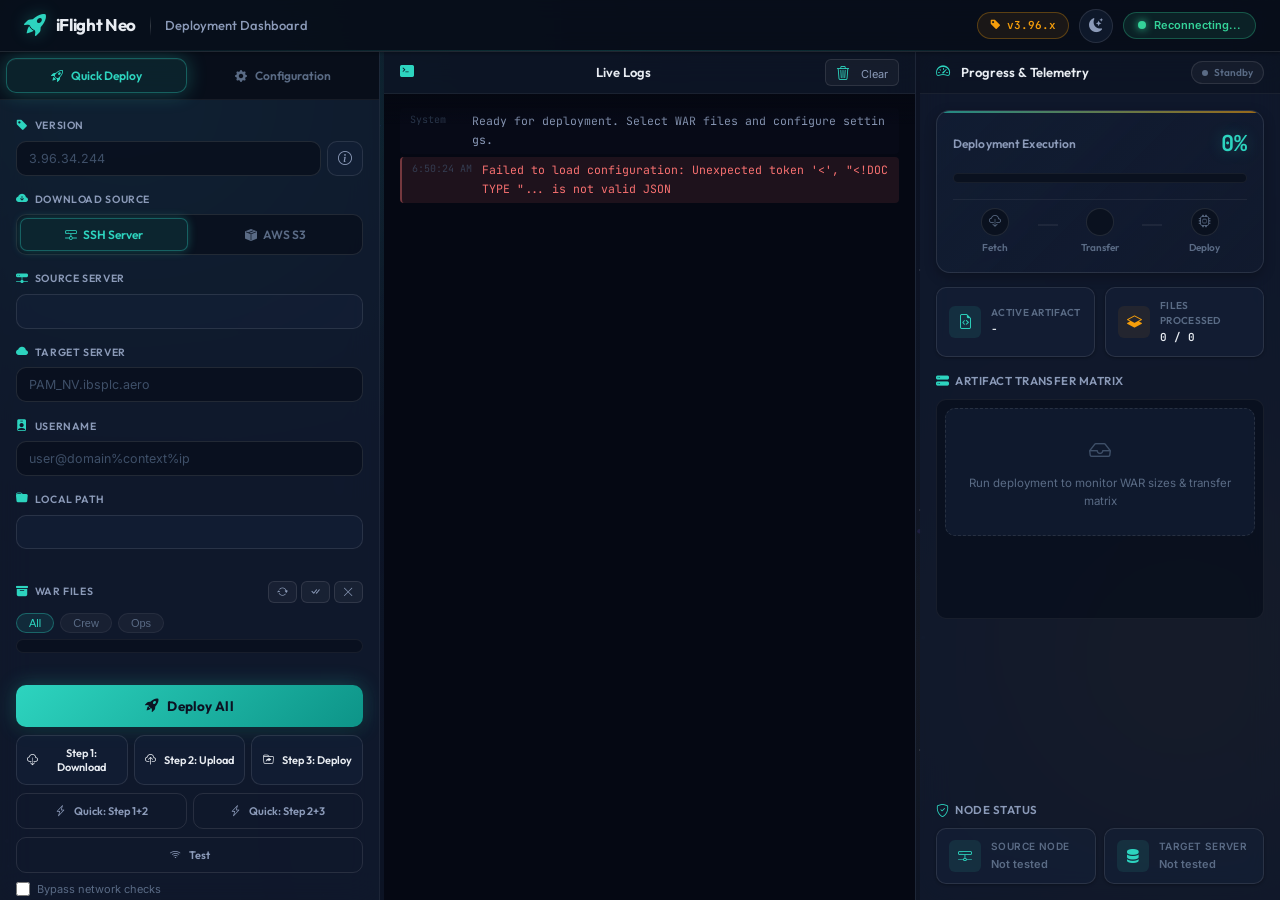
==== commit 645a31a0: "feat(ui): Redesign Progress & Telemetry panel with live stepper, telemetry metrics, and high-tech ca" ====
--- a/templates/index.html
+++ b/templates/index.html
@@ -557,78 +557,117 @@
         <div class="resize-handle" data-direction="right"></div>
 
         <!-- RIGHT COLUMN - File Status -->
+        <!-- RIGHT COLUMN - File Status & Telemetry -->
         <aside class="column column-right" data-column="right">
             <div class="column-header">
-                <i class="bi bi-speedometer2"></i>
-                <span>Progress & Status</span>
-            </div>
-
-            <!-- Progress Section -->
-            <div class="progress-section">
-                <div class="progress-header">
-                    <span class="progress-label">Deployment Progress</span>
-                    <span class="progress-value-display" id="progress-text">0%</span>
-                </div>
-                <div class="progress-bar-container">
-                    <div class="progress-bar-bg">
-                        <div class="progress-bar-fill" id="progress-bar" style="width: 0%"></div>
-                    </div>
-                </div>
-                <div class="progress-info">
-                    <div class="progress-info-item">
-                        <span class="info-label">Current:</span>
-                        <span class="info-value" id="current-file">-</span>
-                    </div>
-                    <div class="progress-info-item">
-                        <span class="info-label">Files:</span>
-                        <span class="info-value"><span id="completed-count">0</span> / <span id="total-count">0</span></span>
-                    </div>
-                </div>
-            </div>
-
-            <!-- File Sizes Section -->
-            <div class="section-divider"></div>
-            <div class="files-section">
-                <div class="section-title">
-                    <i class="bi bi-hdd-fill"></i>
-                    <span>File Sizes</span>
-                </div>
-                <div class="files-list" id="file-sizes-container">
-                    <div class="files-cards-wrapper">
-                        <div id="file-sizes-body" class="files-cards-container">
-                            <div class="empty-state">
-                                <i class="bi bi-inbox"></i>
-                                <span>Run deployment to see file sizes</span>
-                            </div>
-                        </div>
-                    </div>
-                </div>
-            </div>
-
-            <!-- Connection Status -->
-            <div class="section-divider"></div>
-            <div class="connection-section">
-                <div class="section-title">
-                    <i class="bi bi-diagram-3-fill"></i>
-                    <span>Connection Status</span>
-                </div>
-                <div class="connection-grid">
-                    <div class="connection-item" id="source-status">
-                        <div class="conn-icon">
-                            <i class="bi bi-hdd-network"></i>
-                        </div>
-                        <div class="conn-info">
-                            <span class="conn-label">Source</span>
-                            <span class="conn-status unknown">Not tested</span>
-                        </div>
-                    </div>
-                    <div class="connection-item" id="target-status">
-                        <div class="conn-icon">
-                            <i class="bi bi-cloud"></i>
-                        </div>
-                        <div class="conn-info">
-                            <span class="conn-label">Target</span>
-                            <span class="conn-status unknown">Not tested</span>
+                <div>
+                    <i class="bi bi-speedometer2"></i>
+                    <span>Progress & Telemetry</span>
+                </div>
+                <div id="telemetry-status-badge" class="telemetry-badge idle">
+                    <span class="badge-dot"></span>
+                    <span id="telemetry-status-text">Standby</span>
+                </div>
+            </div>
+
+            <div class="right-column-content">
+                <!-- Hero Progress Card -->
+                <div class="progress-hero-card">
+                    <div class="progress-hero-header">
+                        <span class="progress-label">Deployment Execution</span>
+                        <span class="progress-value-display" id="progress-text">0%</span>
+                    </div>
+
+                    <div class="progress-bar-container">
+                        <div class="progress-bar-bg">
+                            <div class="progress-bar-fill" id="progress-bar" style="width: 0%"></div>
+                        </div>
+                    </div>
+
+                    <!-- Pipeline Stepper -->
+                    <div class="pipeline-stepper">
+                        <div class="step-item" id="step-stage-1">
+                            <div class="step-node"><i class="bi bi-cloud-download"></i></div>
+                            <span class="step-label">Fetch</span>
+                        </div>
+                        <div class="step-connector"></div>
+                        <div class="step-item" id="step-stage-2">
+                            <div class="step-node"><i class="bi bi-arrow-right-left"></i></div>
+                            <span class="step-label">Transfer</span>
+                        </div>
+                        <div class="step-connector"></div>
+                        <div class="step-item" id="step-stage-3">
+                            <div class="step-node"><i class="bi bi-cpu"></i></div>
+                            <span class="step-label">Deploy</span>
+                        </div>
+                    </div>
+                </div>
+
+                <!-- Telemetry Metrics 2x2 Grid -->
+                <div class="telemetry-grid">
+                    <div class="telemetry-card">
+                        <div class="telemetry-card-icon active-file-icon">
+                            <i class="bi bi-file-earmark-code"></i>
+                        </div>
+                        <div class="telemetry-card-info">
+                            <span class="telemetry-card-label">Active Artifact</span>
+                            <span class="telemetry-card-val" id="current-file">-</span>
+                        </div>
+                    </div>
+
+                    <div class="telemetry-card">
+                        <div class="telemetry-card-icon count-icon">
+                            <i class="bi bi-layers-half"></i>
+                        </div>
+                        <div class="telemetry-card-info">
+                            <span class="telemetry-card-label">Files Processed</span>
+                            <span class="telemetry-card-val"><span id="completed-count">0</span> / <span id="total-count">0</span></span>
+                        </div>
+                    </div>
+                </div>
+
+                <!-- File Sizes Section -->
+                <div class="files-section">
+                    <div class="section-title">
+                        <i class="bi bi-hdd-stack-fill"></i>
+                        <span>Artifact Transfer Matrix</span>
+                    </div>
+                    <div class="files-list" id="file-sizes-container">
+                        <div class="files-cards-wrapper">
+                            <div id="file-sizes-body" class="files-cards-container">
+                                <div class="empty-state">
+                                    <i class="bi bi-inbox"></i>
+                                    <span>Run deployment to monitor WAR sizes & transfer matrix</span>
+                                </div>
+                            </div>
+                        </div>
+                    </div>
+                </div>
+
+                <!-- Connection Status -->
+                <div class="connection-section">
+                    <div class="section-title">
+                        <i class="bi bi-shield-check"></i>
+                        <span>Node Status</span>
+                    </div>
+                    <div class="connection-grid">
+                        <div class="connection-item" id="source-status">
+                            <div class="conn-icon">
+                                <i class="bi bi-hdd-network"></i>
+                            </div>
+                            <div class="conn-info">
+                                <span class="conn-label">Source Node</span>
+                                <span class="conn-status unknown">Not tested</span>
+                            </div>
+                        </div>
+                        <div class="connection-item" id="target-status">
+                            <div class="conn-icon">
+                                <i class="bi bi-server"></i>
+                            </div>
+                            <div class="conn-info">
+                                <span class="conn-label">Target Server</span>
+                                <span class="conn-status unknown">Not tested</span>
+                            </div>
                         </div>
                     </div>
                 </div>
--- a/static/css/style.css
+++ b/static/css/style.css
@@ -891,80 +891,324 @@
 
 .light-theme .log-entry.log-info { background:rgba(0,0,0,0.02); }
 
-/* ─── RIGHT COLUMN: PROGRESS & ANALYTICS ────────────────────────── */
-.progress-section {
-    padding:16px; display:flex; flex-direction:column; gap:10px;
-    background:linear-gradient(180deg, var(--bg-card) 0%, transparent 100%); flex-shrink:0;
-}
-.progress-header { display:flex; justify-content:space-between; align-items:baseline; }
-.progress-label { font-family:var(--font-display); font-weight:600; font-size:12px; color:var(--text-secondary); }
+/* ─── RIGHT COLUMN: PROGRESS & TELEMETRY ────────────────────────── */
+.telemetry-badge {
+    padding: 3px 10px;
+    border-radius: var(--r-full);
+    font-size: 10px;
+    font-weight: 600;
+    font-family: var(--font-display);
+    display: flex;
+    align-items: center;
+    gap: 6px;
+    background: var(--bg-card);
+    border: 1px solid var(--border-default);
+    color: var(--text-muted);
+}
+.telemetry-badge.idle { background: rgba(255,255,255,0.04); color: var(--text-muted); }
+.telemetry-badge.running { background: var(--accent-bg); border-color: var(--border-accent); color: var(--accent); }
+.telemetry-badge.complete { background: var(--success-bg); border-color: rgba(52, 211, 153, 0.35); color: var(--success); }
+
+.badge-dot {
+    width: 6px; height: 6px; border-radius: 50%;
+    background: var(--text-muted);
+}
+.telemetry-badge.running .badge-dot { background: var(--accent); box-shadow: 0 0 6px var(--accent); animation: pulse 1.5s infinite; }
+.telemetry-badge.complete .badge-dot { background: var(--success); box-shadow: 0 0 6px var(--success); }
+
+.right-column-content {
+    flex: 1;
+    overflow-y: auto;
+    padding: 16px;
+    display: flex;
+    flex-direction: column;
+    gap: 14px;
+}
+
+/* Progress Hero Card */
+.progress-hero-card {
+    background: linear-gradient(135deg, var(--bg-card), var(--bg-surface));
+    border: 1px solid var(--border-default);
+    border-radius: var(--r-lg);
+    padding: 16px;
+    display: flex;
+    flex-direction: column;
+    gap: 12px;
+    box-shadow: var(--shadow-md);
+    position: relative;
+    overflow: hidden;
+}
+.progress-hero-card::before {
+    content: '';
+    position: absolute;
+    top: 0; left: 0; right: 0; height: 2px;
+    background: linear-gradient(90deg, var(--accent), var(--gold));
+    opacity: 0.6;
+}
+
+.progress-hero-header {
+    display: flex;
+    justify-content: space-between;
+    align-items: center;
+}
+.progress-label {
+    font-family: var(--font-display);
+    font-weight: 600;
+    font-size: 12px;
+    color: var(--text-secondary);
+    letter-spacing: 0.01em;
+}
 .progress-value-display {
-    font-family:var(--font-mono); font-size:18px; font-weight:700;
-    color:var(--accent); text-shadow:0 0 15px var(--accent-glow);
-}
-
-.progress-bar-container { position:relative; }
-.progress-bar-bg { height:8px; border-radius:4px; background:var(--border-subtle); overflow:hidden; }
+    font-family: var(--font-mono);
+    font-size: 22px;
+    font-weight: 700;
+    color: var(--accent);
+    text-shadow: 0 0 16px var(--accent-glow);
+}
+
+.progress-bar-container { position: relative; }
+.progress-bar-bg {
+    height: 10px;
+    border-radius: 5px;
+    background: var(--bg-input);
+    border: 1px solid var(--border-subtle);
+    overflow: hidden;
+}
 .progress-bar-fill {
-    height:100%; background:linear-gradient(90deg, var(--accent), var(--gold), var(--accent));
-    background-size:200% 100%; animation:progressFlow 2.5s linear infinite;
-    border-radius:4px; transition:width 0.3s var(--ease);
-    box-shadow:0 0 12px var(--accent-glow);
-}
-@keyframes progressFlow { 0%{background-position:0% 0} 100%{background-position:200% 0} }
-
-.progress-info { display:flex; justify-content:space-between; font-size:11px; color:var(--text-secondary); }
-.progress-info-item { display:flex; gap:4px; }
-.info-label { color:var(--text-muted); }
-.info-value { color:var(--text-primary); font-weight:500; }
-
-/* File Sizes */
-.files-section { flex:1; display:flex; flex-direction:column; overflow:hidden; padding:12px 14px; }
+    height: 100%;
+    background: linear-gradient(90deg, var(--accent), var(--gold), var(--accent));
+    background-size: 200% 100%;
+    animation: progressFlow 2.5s linear infinite;
+    border-radius: 5px;
+    transition: width 0.4s var(--ease);
+    box-shadow: 0 0 12px var(--accent-glow);
+}
+
+/* Pipeline Stepper */
+.pipeline-stepper {
+    display: flex;
+    align-items: center;
+    justify-content: space-between;
+    padding-top: 8px;
+    border-top: 1px solid var(--border-subtle);
+    margin-top: 4px;
+}
+.step-item {
+    display: flex;
+    flex-direction: column;
+    align-items: center;
+    gap: 4px;
+    flex: 1;
+}
+.step-node {
+    width: 28px; height: 28px;
+    border-radius: 50%;
+    background: var(--bg-input);
+    border: 1px solid var(--border-default);
+    color: var(--text-muted);
+    display: flex; align-items: center; justify-content: center;
+    font-size: 12px;
+    transition: all var(--dur) var(--ease);
+}
+.step-label {
+    font-family: var(--font-display);
+    font-size: 10px;
+    font-weight: 600;
+    color: var(--text-muted);
+}
+.step-connector {
+    height: 2px;
+    flex: 0 0 20px;
+    background: var(--border-subtle);
+    margin-top: -14px;
+}
+.step-item.active .step-node {
+    background: var(--accent-bg);
+    border-color: var(--border-accent);
+    color: var(--accent);
+    box-shadow: var(--shadow-glow);
+}
+.step-item.active .step-label { color: var(--accent); }
+.step-item.complete .step-node {
+    background: var(--success-bg);
+    border-color: rgba(52, 211, 153, 0.35);
+    color: var(--success);
+}
+.step-item.complete .step-label { color: var(--success); }
+
+/* Telemetry Grid (2x2) */
+.telemetry-grid {
+    display: grid;
+    grid-template-columns: 1fr 1fr;
+    gap: 10px;
+}
+.telemetry-card {
+    background: var(--bg-card);
+    border: 1px solid var(--border-default);
+    border-radius: var(--r-md);
+    padding: 10px 12px;
+    display: flex;
+    align-items: center;
+    gap: 10px;
+    transition: all var(--dur) var(--ease);
+    box-shadow: var(--shadow-sm);
+}
+.telemetry-card:hover {
+    border-color: var(--border-bright);
+    background: var(--bg-card-hover);
+}
+.telemetry-card-icon {
+    width: 32px; height: 32px;
+    border-radius: var(--r-sm);
+    display: flex; align-items: center; justify-content: center;
+    font-size: 15px;
+    flex-shrink: 0;
+}
+.active-file-icon { background: var(--accent-bg); color: var(--accent); }
+.count-icon       { background: var(--gold-bg); color: var(--gold); }
+
+.telemetry-card-info {
+    display: flex;
+    flex-direction: column;
+    overflow: hidden;
+}
+.telemetry-card-label {
+    font-size: 10px;
+    color: var(--text-muted);
+    font-family: var(--font-display);
+    font-weight: 600;
+    text-transform: uppercase;
+    letter-spacing: 0.03em;
+}
+.telemetry-card-val {
+    font-family: var(--font-mono);
+    font-size: 11px;
+    font-weight: 600;
+    color: var(--text-primary);
+    white-space: nowrap;
+    overflow: hidden;
+    text-overflow: ellipsis;
+}
+
+/* File Sizes Matrix */
+.files-section {
+    display: flex;
+    flex-direction: column;
+    gap: 8px;
+    flex: 1;
+}
 .section-title {
-    font-family:var(--font-display); font-weight:600; font-size:12px;
-    color:var(--text-secondary); margin-bottom:10px; display:flex; align-items:center; gap:6px;
-}
-.section-title i { color:var(--accent); }
-.files-list { flex:1; overflow-y:auto; }
-.files-cards-wrapper { display:flex; flex-direction:column; }
-.files-cards-container { display:flex; flex-direction:column; gap:6px; }
+    font-family: var(--font-display);
+    font-weight: 600;
+    font-size: 11.5px;
+    color: var(--text-secondary);
+    display: flex; align-items: center; gap: 6px;
+    text-transform: uppercase;
+    letter-spacing: 0.04em;
+}
+.section-title i { color: var(--accent); font-size: 13px; }
+
+.files-list {
+    flex: 1;
+    max-height: 220px;
+    overflow-y: auto;
+    background: var(--bg-input);
+    border: 1px solid var(--border-subtle);
+    border-radius: var(--r-md);
+    padding: 8px;
+}
+.files-cards-wrapper { display: flex; flex-direction: column; }
+.files-cards-container { display: flex; flex-direction: column; gap: 6px; }
 
 .empty-state {
-    display:flex; flex-direction:column; align-items:center; justify-content:center;
-    padding:30px 20px; color:var(--text-dim); font-size:12px; gap:8px;
-    background:var(--bg-card); border:1px dashed var(--border-default);
-    border-radius:var(--r-md);
-}
-.empty-state i { font-size:24px; opacity:0.4; }
-
-.artifact-card {
-    background:var(--bg-card); border:1px solid var(--border-default);
-    border-radius:var(--r-md); padding:10px;
-    transition: all var(--dur); box-shadow: var(--shadow-sm);
-}
-.artifact-card:hover { border-color:var(--border-bright); }
+    display: flex;
+    flex-direction: column;
+    align-items: center;
+    justify-content: center;
+    padding: 24px 16px;
+    color: var(--text-muted);
+    font-size: 11.5px;
+    gap: 8px;
+    text-align: center;
+    background: var(--bg-card);
+    border: 1px dashed var(--border-default);
+    border-radius: var(--r-md);
+}
+.empty-state i { font-size: 22px; color: var(--text-dim); }
+
+.file-card {
+    background: var(--bg-card);
+    border: 1px solid var(--border-default);
+    border-radius: var(--r-md);
+    padding: 10px 12px;
+    display: flex;
+    flex-direction: column;
+    gap: 6px;
+    transition: all var(--dur) var(--ease);
+    box-shadow: var(--shadow-sm);
+}
+.file-card:hover { border-color: var(--border-bright); background: var(--bg-card-hover); }
+
+.file-card-header {
+    display: flex;
+    align-items: center;
+    justify-content: space-between;
+}
+.file-card-name {
+    font-family: var(--font-mono);
+    font-size: 11.5px;
+    font-weight: 600;
+    color: var(--text-primary);
+    display: flex; align-items: center; gap: 6px;
+}
+.file-card-name i { color: var(--accent); }
+
+.file-card-details {
+    display: flex;
+    justify-content: space-between;
+    font-size: 10.5px;
+    color: var(--text-secondary);
+    font-family: var(--font-mono);
+    padding-top: 4px;
+    border-top: 1px solid var(--border-subtle);
+}
 
 /* Connection Status */
-.connection-section { padding:12px 14px; flex-shrink:0; }
-.connection-grid { display:flex; gap:8px; }
+.connection-section {
+    display: flex;
+    flex-direction: column;
+    gap: 8px;
+    flex-shrink: 0;
+}
+.connection-grid { display: flex; gap: 8px; }
 .connection-item {
-    flex:1; background:var(--bg-card); border:1px solid var(--border-default);
-    border-radius:var(--r-md); padding:10px; display:flex; align-items:center; gap:10px;
-    transition: all var(--dur) var(--ease); box-shadow: var(--shadow-sm);
-}
-.connection-item:hover { border-color:var(--border-bright); background:var(--bg-card-hover); }
+    flex: 1;
+    background: var(--bg-card);
+    border: 1px solid var(--border-default);
+    border-radius: var(--r-md);
+    padding: 10px 12px;
+    display: flex;
+    align-items: center;
+    gap: 10px;
+    transition: all var(--dur) var(--ease);
+    box-shadow: var(--shadow-sm);
+}
+.connection-item:hover { border-color: var(--border-bright); background: var(--bg-card-hover); }
 
 .conn-icon {
-    width:32px; height:32px; border-radius:var(--r-sm);
-    background:var(--accent-bg); color:var(--accent);
-    display:flex; align-items:center; justify-content:center; font-size:14px; flex-shrink:0;
-}
-.conn-info { display:flex; flex-direction:column; gap:1px; }
-.conn-label { font-size:10px; color:var(--text-muted); text-transform:uppercase; letter-spacing:0.04em; font-weight:600; }
-.conn-status { font-size:11px; font-weight:600; }
-.conn-status.unknown { color:var(--text-muted); }
-.conn-status.success  { color:var(--success); }
-.conn-status.failed   { color:var(--danger); }
+    width: 32px; height: 32px;
+    border-radius: var(--r-sm);
+    background: var(--accent-bg);
+    color: var(--accent);
+    display: flex; align-items: center; justify-content: center;
+    font-size: 14px; flex-shrink: 0;
+}
+.conn-info { display: flex; flex-direction: column; gap: 1px; }
+.conn-label { font-size: 10px; color: var(--text-muted); text-transform: uppercase; letter-spacing: 0.04em; font-weight: 600; }
+.conn-status { font-size: 11px; font-weight: 600; }
+.conn-status.unknown { color: var(--text-muted); }
+.conn-status.success  { color: var(--success); }
+.conn-status.failed   { color: var(--danger); }
 
 /* ─── RESPONSIVE ────────────────────────────────────────────────── */
 @media (max-width:1200px) {
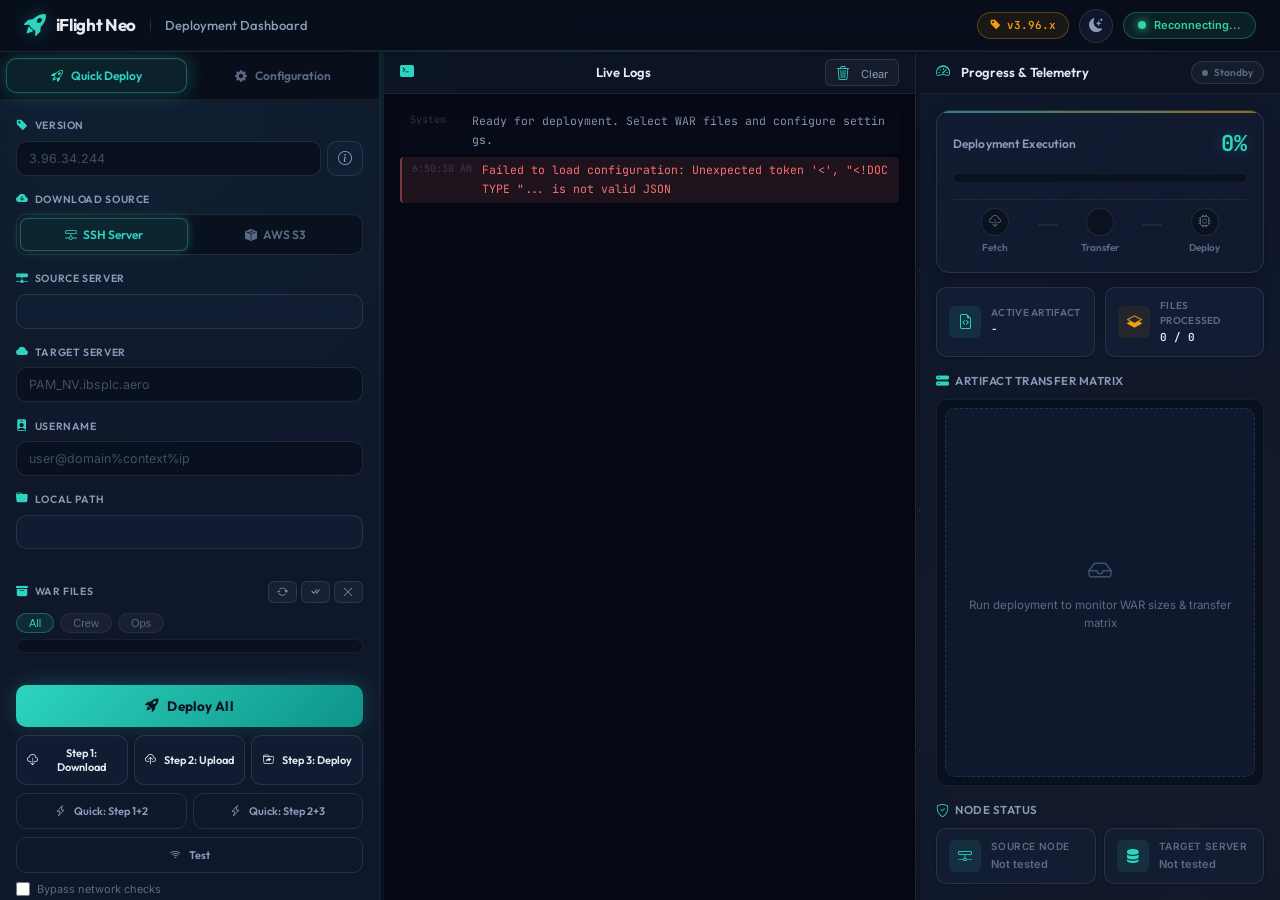
==== commit 092cc0c6: "fix(ui): Apply target-routes-card class to HTML element and expand routes to side-by-side grid" ====
--- a/templates/index.html
+++ b/templates/index.html
@@ -357,7 +357,7 @@
                             </div>
 
                             <!-- Target Server Card (Routes) -->
-                            <div class="config-card">
+                            <div class="config-card target-routes-card">
                                 <div class="config-card-header">
                                     <div class="card-icon target">
                                         <i class="bi bi-cloud-upload-fill"></i>
@@ -368,19 +368,19 @@
                                     </div>
                                 </div>
                                 <div class="config-card-body">
-                                    <div class="input-field small">
-                                        <label><i class="bi bi-ethernet"></i> Port</label>
-                                        <input type="number" id="cfg-target-port" value="22" placeholder="22">
-                                    </div>
-                                    <div style="margin-top: 15px;">
-                                        <div style="display: flex; justify-content: space-between; align-items: center; margin-bottom: 10px;">
-                                            <label style="margin: 0; font-size: 13px; color: var(--text-secondary);"><i class="bi bi-diagram-3"></i> Routes</label>
-                                            <button class="mini-btn" onclick="addTargetRoute()" title="Add Route">
-                                                <i class="bi bi-plus-lg"></i>
-                                                <span>Add</span>
-                                            </button>
+                                    <div style="display: flex; justify-content: space-between; align-items: flex-end; margin-bottom: 10px; flex-wrap: wrap; gap: 10px;">
+                                        <div class="input-field small" style="width: 120px;">
+                                            <label><i class="bi bi-ethernet"></i> SSH Port</label>
+                                            <input type="number" id="cfg-target-port" value="22" placeholder="22">
                                         </div>
-                                        <div id="target-routes-list" style="display: flex; flex-direction: column; gap: 10px; max-height: 300px; overflow-y: auto;"></div>
+                                        <button class="mini-btn" onclick="addTargetRoute()" title="Add Route" style="background: var(--accent-bg); color: var(--accent); border: 1px solid rgba(45,212,191,0.3); padding: 6px 14px; border-radius: var(--r-sm); font-size: 11.5px; font-weight: 600; cursor: pointer; display: flex; align-items: center; gap: 6px;">
+                                            <i class="bi bi-plus-lg"></i>
+                                            <span>Add Route</span>
+                                        </button>
+                                    </div>
+                                    <div style="margin-top: 10px;">
+                                        <label style="display: block; font-size: 11px; font-weight: 600; color: var(--text-muted); text-transform: uppercase; letter-spacing: 0.03em; margin-bottom: 8px;"><i class="bi bi-diagram-3" style="color: var(--accent);"></i> Configured Target Routes (PAM Hosts)</label>
+                                        <div id="target-routes-list"></div>
                                     </div>
                                 </div>
                             </div>
--- a/static/css/style.css
+++ b/static/css/style.css
@@ -352,7 +352,7 @@
 body.config-fullscreen-mode .config-fullscreen-header { display: flex !important; }
 
 body.config-fullscreen-mode .tab-content-scroll {
-    max-width: 900px;
+    max-width: 1100px;
     margin: 0 auto;
     padding: 24px 32px;
 }
@@ -360,6 +360,16 @@
     display: grid;
     grid-template-columns: 1fr 1fr;
     gap: 16px;
+}
+body.config-fullscreen-mode .target-routes-card {
+    grid-column: 1 / -1;
+}
+body.config-fullscreen-mode #target-routes-list {
+    display: grid;
+    grid-template-columns: repeat(auto-fill, minmax(400px, 1fr));
+    gap: 10px;
+    max-height: 320px;
+    overflow-y: auto;
 }
 body.config-fullscreen-mode .config-section-large {
     grid-column: 1 / -1;
@@ -708,6 +718,48 @@
 .aws-btn.primary:hover { background:rgba(245,158,11,0.2); box-shadow:0 0 15px var(--gold-glow); }
 .aws-btn.secondary { background:rgba(255,255,255,0.04); border-color:var(--border-default); color:var(--text-secondary); }
 .aws-btn.secondary:hover { border-color:var(--border-bright); color:var(--text-primary); }
+
+/* Route Item Styles */
+.route-item {
+    display: flex;
+    gap: 10px;
+    align-items: center;
+    padding: 8px 12px;
+    background: var(--bg-card);
+    border: 1px solid var(--border-default);
+    border-radius: var(--r-md);
+    transition: all var(--dur) var(--ease);
+}
+.route-item:hover {
+    border-color: var(--border-bright);
+    background: var(--bg-card-hover);
+}
+.route-item input[data-field="host"] {
+    flex: 1;
+    font-family: var(--font-mono);
+    font-size: 12px;
+}
+.route-item input[data-field="username"] {
+    flex: 2;
+    font-family: var(--font-mono);
+    font-size: 12px;
+}
+.btn-remove-route {
+    padding: 7px 11px;
+    background: var(--danger-bg);
+    border: 1px solid rgba(239, 68, 68, 0.3);
+    border-radius: var(--r-sm);
+    color: var(--danger);
+    cursor: pointer;
+    transition: all var(--dur) var(--ease);
+    display: flex;
+    align-items: center;
+    justify-content: center;
+}
+.btn-remove-route:hover {
+    background: var(--danger);
+    color: #ffffff;
+}
 
 /* ─── PATHS & SECURITY SECTIONS ─────────────────────────────────── */
 .config-section-large { margin-top:4px; }
@@ -1096,6 +1148,7 @@
     flex-direction: column;
     gap: 8px;
     flex: 1;
+    min-height: 260px;
 }
 .section-title {
     font-family: var(--font-display);
@@ -1110,21 +1163,25 @@
 
 .files-list {
     flex: 1;
-    max-height: 220px;
+    min-height: 220px;
     overflow-y: auto;
     background: var(--bg-input);
     border: 1px solid var(--border-subtle);
     border-radius: var(--r-md);
     padding: 8px;
-}
-.files-cards-wrapper { display: flex; flex-direction: column; }
-.files-cards-container { display: flex; flex-direction: column; gap: 6px; }
+    display: flex;
+    flex-direction: column;
+}
+.files-cards-wrapper { display: flex; flex-direction: column; flex: 1; }
+.files-cards-container { display: flex; flex-direction: column; gap: 8px; flex: 1; }
 
 .empty-state {
     display: flex;
     flex-direction: column;
     align-items: center;
     justify-content: center;
+    flex: 1;
+    min-height: 180px;
     padding: 24px 16px;
     color: var(--text-muted);
     font-size: 11.5px;
@@ -1134,7 +1191,7 @@
     border: 1px dashed var(--border-default);
     border-radius: var(--r-md);
 }
-.empty-state i { font-size: 22px; color: var(--text-dim); }
+.empty-state i { font-size: 24px; color: var(--text-dim); }
 
 .file-card {
     background: var(--bg-card);
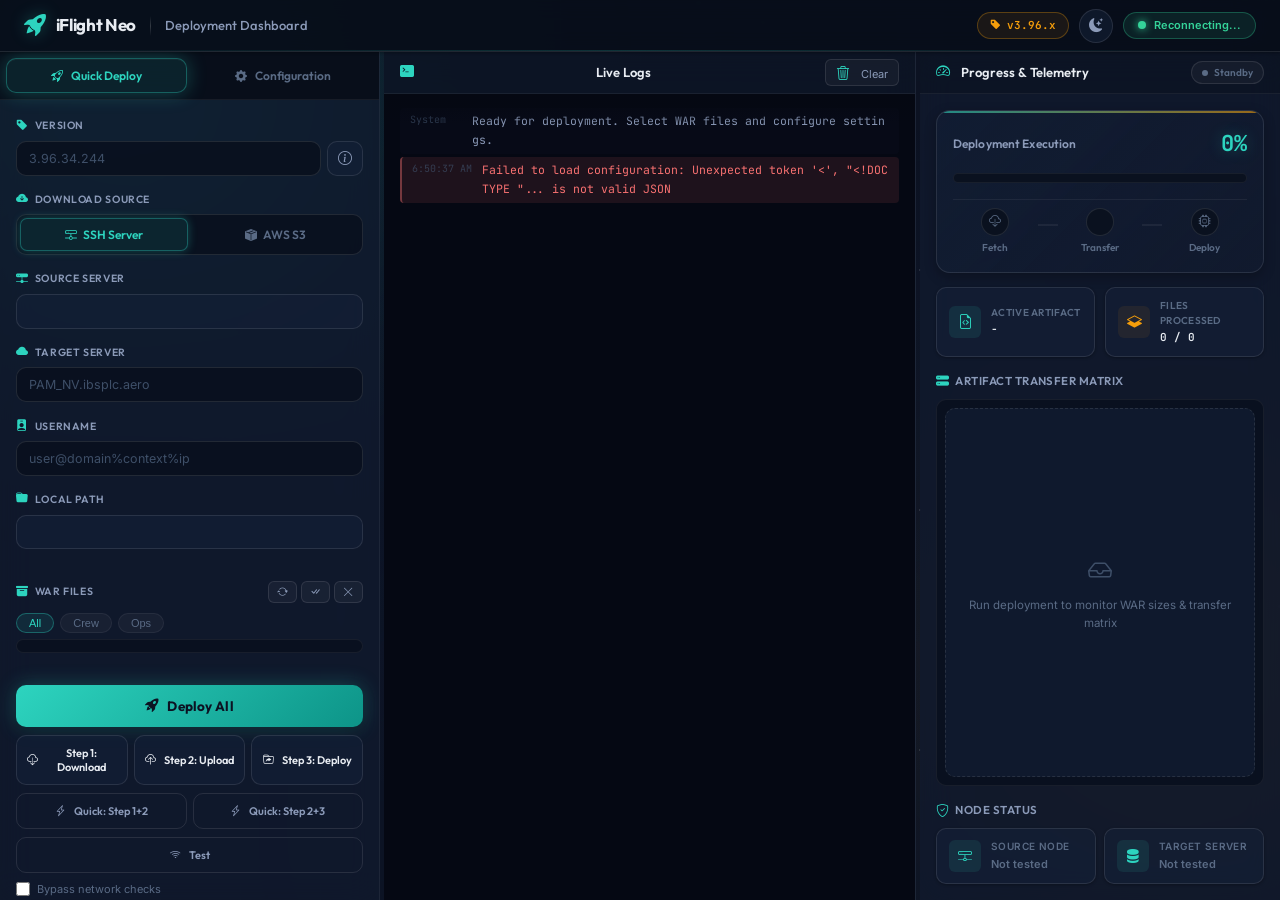
==== commit 5250b7e6: "fix(ui): Show Cancel button during Test & Deploy actions and lock all action buttons" ====
--- a/templates/index.html
+++ b/templates/index.html
@@ -210,17 +210,17 @@
                     </button>
                 </div>
                 <div class="action-row">
-                    <button class="action-btn outline" onclick="runSteps([1,2])" style="font-size: 11px;">
+                    <button class="action-btn outline" id="quick-step12-btn" onclick="runSteps([1,2])" style="font-size: 11px;">
                         <i class="bi bi-lightning-charge"></i>
                         <span>Quick: Step 1+2</span>
                     </button>
-                    <button class="action-btn outline" onclick="runSteps([2,3])" style="font-size: 11px;">
+                    <button class="action-btn outline" id="quick-step23-btn" onclick="runSteps([2,3])" style="font-size: 11px;">
                         <i class="bi bi-lightning-charge"></i>
                         <span>Quick: Step 2+3</span>
                     </button>
                 </div>
                 <div class="action-row">
-                    <button class="action-btn outline" onclick="checkServerConnection()">
+                    <button class="action-btn outline" id="test-btn" onclick="checkServerConnection()">
                         <i class="bi bi-wifi"></i>
                         <span>Test</span>
                     </button>
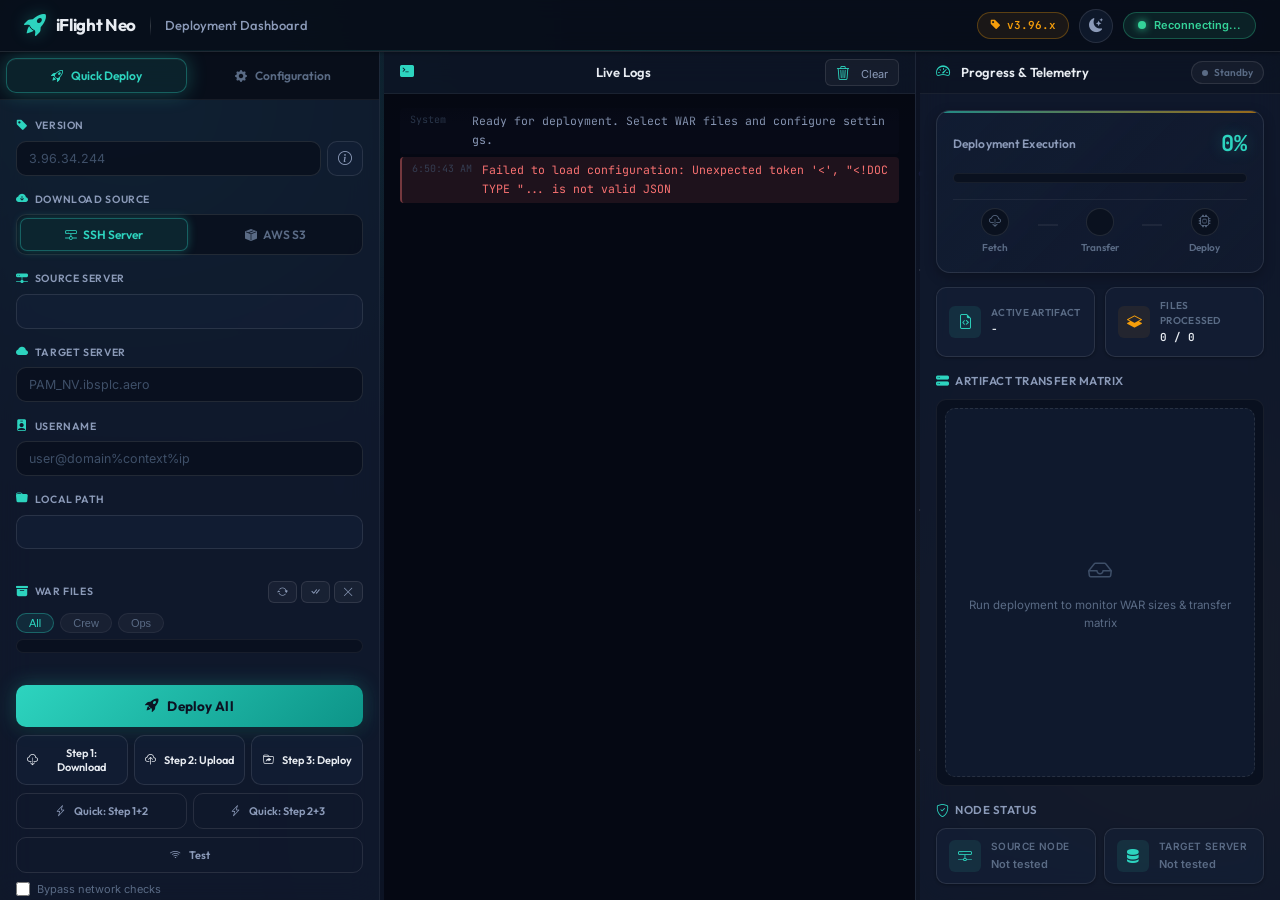
==== commit 27ff4924: "Fix UI flickering during parallel download, enforce parallel upload concurrency limits, and expand t" ====
--- a/templates/index.html
+++ b/templates/index.html
@@ -238,18 +238,23 @@
                     <span>Bypass network checks</span>
                 </label>
                 <div class="download-mode-group">
-                    <label class="bypass-checkbox" title="Use multiple SSH connections to download files in parallel. Off = single session (safer, recommended for servers with connection limits)">
+                    <label class="bypass-checkbox" title="Use parallel worker threads for high-speed downloads and distributed uploads. Off = sequential single session (safer, recommended for servers with connection limits)">
                         <input type="checkbox" id="parallel-download" onchange="toggleParallelThreads(this.checked)">
                         <i class="bi bi-layers-half" style="font-size:12px; margin-right:4px;"></i>
-                        <span>Parallel download</span>
+                        <span>Parallel transfers</span>
                     </label>
                     <div id="parallel-threads-container" class="parallel-threads-badge" style="display: none;">
                         <i class="bi bi-cpu-fill" style="font-size: 11px; color: #38bdf8;"></i>
-                        <select id="parallel-threads" class="threads-select" title="Select number of parallel download threads">
+                        <select id="parallel-threads" class="threads-select" title="Select number of parallel transfer threads">
+                            <option value="1">1 thread</option>
                             <option value="2">2 threads</option>
+                            <option value="3">3 threads</option>
                             <option value="4" selected>4 threads</option>
+                            <option value="5">5 threads</option>
                             <option value="6">6 threads</option>
+                            <option value="7">7 threads</option>
                             <option value="8">8 threads</option>
+                            <option value="9">9 threads</option>
                             <option value="10">10 threads</option>
                         </select>
                     </div>
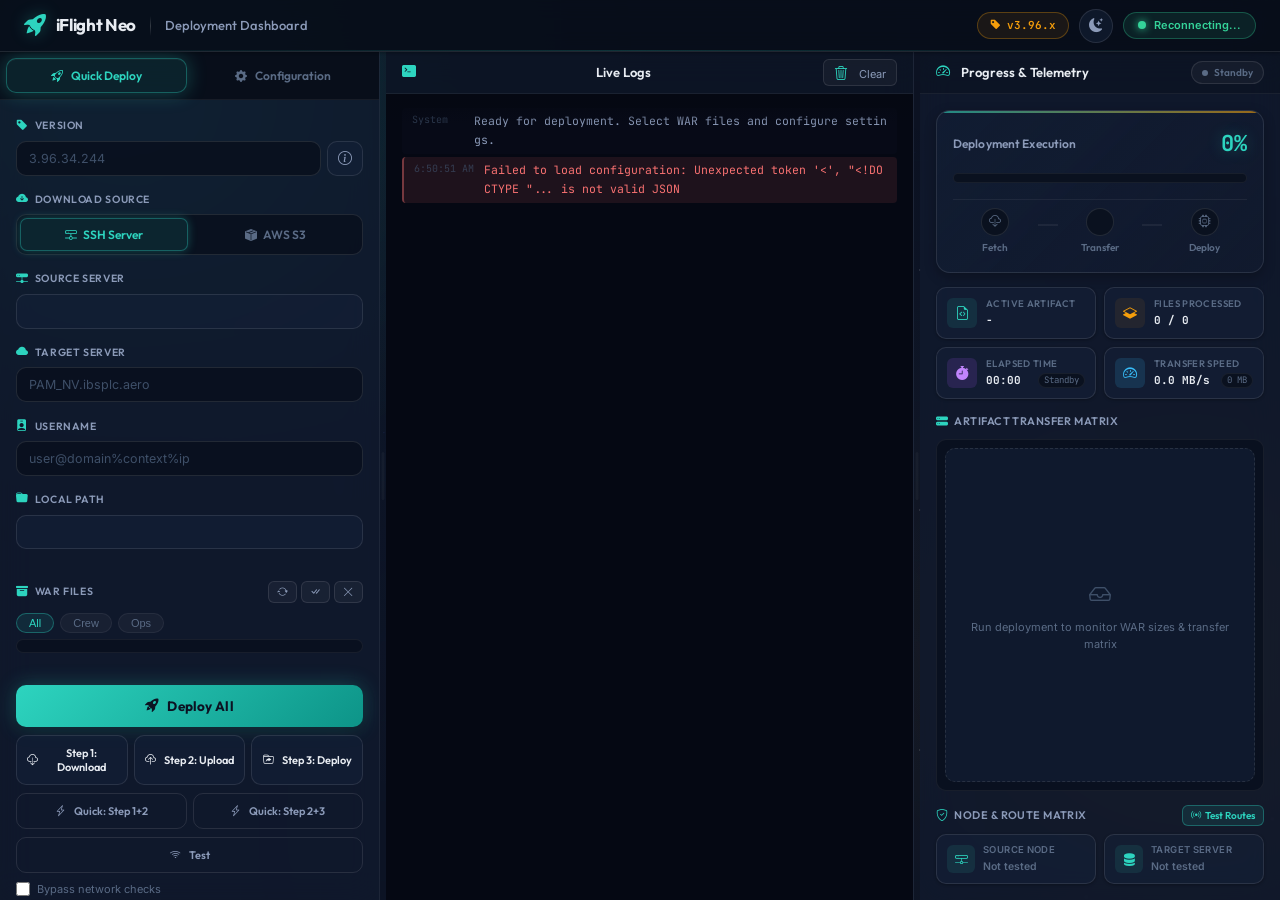
==== commit 2d17b194: "Implement Telemetry & Execution Metrics: live deployment stopwatch, transfer throughput speed gauge," ====
--- a/templates/index.html
+++ b/templates/index.html
@@ -608,9 +608,9 @@
                     </div>
                 </div>
 
-                <!-- Telemetry Metrics 2x2 Grid -->
+                <!-- Telemetry Metrics (4 Cards in 2x2 Grid) -->
                 <div class="telemetry-grid">
-                    <div class="telemetry-card">
+                    <div class="telemetry-card" title="Currently transferring or active artifact">
                         <div class="telemetry-card-icon active-file-icon">
                             <i class="bi bi-file-earmark-code"></i>
                         </div>
@@ -620,13 +620,39 @@
                         </div>
                     </div>
 
-                    <div class="telemetry-card">
+                    <div class="telemetry-card" title="Total completed files / Total selected files">
                         <div class="telemetry-card-icon count-icon">
                             <i class="bi bi-layers-half"></i>
                         </div>
                         <div class="telemetry-card-info">
                             <span class="telemetry-card-label">Files Processed</span>
                             <span class="telemetry-card-val"><span id="completed-count">0</span> / <span id="total-count">0</span></span>
+                        </div>
+                    </div>
+
+                    <div class="telemetry-card" title="Elapsed runtime and execution state">
+                        <div class="telemetry-card-icon timer-icon">
+                            <i class="bi bi-stopwatch-fill"></i>
+                        </div>
+                        <div class="telemetry-card-info">
+                            <span class="telemetry-card-label">Elapsed Time</span>
+                            <div class="telemetry-val-group">
+                                <span class="telemetry-card-val" id="elapsed-time">00:00</span>
+                                <span class="telemetry-badge-mini" id="elapsed-status">Standby</span>
+                            </div>
+                        </div>
+                    </div>
+
+                    <div class="telemetry-card" title="Real-time transfer speed & throughput">
+                        <div class="telemetry-card-icon speed-icon">
+                            <i class="bi bi-speedometer2"></i>
+                        </div>
+                        <div class="telemetry-card-info">
+                            <span class="telemetry-card-label">Transfer Speed</span>
+                            <div class="telemetry-val-group">
+                                <span class="telemetry-card-val" id="transfer-speed">0.0 MB/s</span>
+                                <span class="telemetry-badge-mini" id="transferred-total">0 MB</span>
+                            </div>
                         </div>
                     </div>
                 </div>
@@ -649,11 +675,16 @@
                     </div>
                 </div>
 
-                <!-- Connection Status -->
+                <!-- Connection & Route Health Section -->
                 <div class="connection-section">
-                    <div class="section-title">
-                        <i class="bi bi-shield-check"></i>
-                        <span>Node Status</span>
+                    <div class="section-title-row">
+                        <div class="section-title">
+                            <i class="bi bi-shield-check"></i>
+                            <span>Node & Route Matrix</span>
+                        </div>
+                        <button type="button" class="mini-btn-test-routes" id="btn-test-routes" onclick="testTargetRoutes()" title="Ping and verify all PAM routes">
+                            <i class="bi bi-broadcast"></i> Test Routes
+                        </button>
                     </div>
                     <div class="connection-grid">
                         <div class="connection-item" id="source-status">
@@ -673,6 +704,15 @@
                                 <span class="conn-label">Target Server</span>
                                 <span class="conn-status unknown">Not tested</span>
                             </div>
+                        </div>
+                    </div>
+                    <!-- Distributed PAM Routes Health Grid -->
+                    <div id="target-routes-status-container" class="routes-health-container" style="display: none;">
+                        <div class="routes-health-header">
+                            <span class="routes-health-title"><i class="bi bi-diagram-3-fill"></i> PAM Load-Balancing Routes (<span id="routes-count-badge">0</span>)</span>
+                        </div>
+                        <div id="routes-health-grid" class="routes-health-grid">
+                            <!-- Dynamic route pills rendered from config -->
                         </div>
                     </div>
                 </div>
--- a/static/css/style.css
+++ b/static/css/style.css
@@ -298,34 +298,114 @@
 
 /* ─── MAIN 3-COLUMN LAYOUT ─────────────────────────────────────── */
 .main-container {
-    display:flex; height:calc(100vh - 52px);
-    position:relative; z-index:1; overflow:hidden;
+    display: flex;
+    height: calc(100vh - 52px);
+    position: relative;
+    z-index: 1;
+    overflow: hidden;
+    --col-left-width: 380px;
+    --col-right-width: 360px;
 }
 
 .column {
-    display:flex; flex-direction:column; overflow:hidden;
+    display: flex;
+    flex-direction: column;
+    overflow: hidden;
     background: var(--bg-elevated);
     backdrop-filter: blur(16px) saturate(1.2);
     -webkit-backdrop-filter: blur(16px) saturate(1.2);
     border-right: 1px solid var(--border-subtle);
-    transition: all 0.35s var(--ease);
-}
-.column-left { width:380px; min-width:320px; max-width:550px; }
-.column-center { flex:1; min-width:300px; }
-.column-right { width:360px; min-width:280px; max-width:480px; border-right:none; }
+    transition: width 0.2s ease, max-width 0.2s ease;
+}
+
+/* When actively resizing, eliminate transitions for instantaneous 60fps tracking */
+body.is-resizing,
+body.is-resizing * {
+    user-select: none !important;
+    -webkit-user-select: none !important;
+    cursor: col-resize !important;
+}
+
+body.is-resizing .column {
+    transition: none !important;
+}
+
+.column-left {
+    width: var(--col-left-width, 380px);
+    min-width: 240px;
+    max-width: 650px;
+    flex-shrink: 0;
+}
+
+.column-center {
+    flex: 1;
+    min-width: 300px;
+    border-right: 1px solid var(--border-subtle);
+}
+
+.column-right {
+    width: var(--col-right-width, 360px);
+    min-width: 260px;
+    max-width: 700px;
+    flex-shrink: 0;
+    border-right: none;
+}
 
 /* Resize Handle */
 .resize-handle {
-    width:4px; cursor:col-resize; background:transparent;
-    transition: background var(--dur) var(--ease); z-index:5; position:relative;
-}
+    width: 6px;
+    cursor: col-resize;
+    background: transparent;
+    z-index: 15;
+    position: relative;
+    flex-shrink: 0;
+    display: flex;
+    align-items: center;
+    justify-content: center;
+    transition: background 0.15s ease;
+}
+
+/* Larger hit-box for easy mouse/touch grabbing */
+.resize-handle::before {
+    content: '';
+    position: absolute;
+    top: 0;
+    bottom: 0;
+    left: -5px;
+    right: -5px;
+    cursor: col-resize;
+    z-index: 1;
+}
+
+/* Visual divider line & center pill indicator */
 .resize-handle::after {
-    content:''; position:absolute; top:50%; left:50%; transform:translate(-50%,-50%);
-    width:2px; height:40px; border-radius:2px; background:var(--border-default);
-    opacity:0; transition: opacity var(--dur) var(--ease);
-}
-.resize-handle:hover::after, .resize-handle.active::after { opacity:1; background:var(--accent); }
-.resize-handle:hover, .resize-handle.active { background: var(--accent-bg); }
+    content: '';
+    position: absolute;
+    top: 50%;
+    left: 50%;
+    transform: translate(-50%, -50%);
+    width: 3px;
+    height: 48px;
+    border-radius: 4px;
+    background: var(--border-default);
+    opacity: 0.35;
+    transition: all 0.2s ease;
+    z-index: 2;
+}
+
+.resize-handle:hover,
+.resize-handle.resizing {
+    background: var(--accent-bg);
+}
+
+.resize-handle:hover::after,
+.resize-handle.resizing::after {
+    opacity: 1;
+    height: 64px;
+    width: 4px;
+    background: var(--accent);
+    box-shadow: 0 0 10px var(--accent-glow, rgba(56, 189, 248, 0.6));
+}
 
 /* ─── FULLSCREEN CONFIG MODE ────────────────────────────────────── */
 body.config-fullscreen-mode .column-left {
@@ -1092,55 +1172,87 @@
 .telemetry-grid {
     display: grid;
     grid-template-columns: 1fr 1fr;
-    gap: 10px;
+    gap: 8px;
 }
 .telemetry-card {
     background: var(--bg-card);
     border: 1px solid var(--border-default);
     border-radius: var(--r-md);
-    padding: 10px 12px;
-    display: flex;
-    align-items: center;
-    gap: 10px;
+    padding: 8px 10px;
+    display: flex;
+    align-items: center;
+    gap: 9px;
     transition: all var(--dur) var(--ease);
     box-shadow: var(--shadow-sm);
+    min-height: 52px;
 }
 .telemetry-card:hover {
     border-color: var(--border-bright);
     background: var(--bg-card-hover);
 }
 .telemetry-card-icon {
-    width: 32px; height: 32px;
+    width: 30px; height: 30px;
     border-radius: var(--r-sm);
     display: flex; align-items: center; justify-content: center;
-    font-size: 15px;
+    font-size: 14px;
     flex-shrink: 0;
 }
 .active-file-icon { background: var(--accent-bg); color: var(--accent); }
 .count-icon       { background: var(--gold-bg); color: var(--gold); }
+.timer-icon       { background: rgba(168, 85, 247, 0.15); color: #c084fc; }
+.speed-icon       { background: rgba(56, 189, 248, 0.15); color: #38bdf8; }
 
 .telemetry-card-info {
     display: flex;
     flex-direction: column;
     overflow: hidden;
+    flex: 1;
+    gap: 1px;
 }
 .telemetry-card-label {
-    font-size: 10px;
+    font-size: 9.5px;
     color: var(--text-muted);
     font-family: var(--font-display);
     font-weight: 600;
     text-transform: uppercase;
-    letter-spacing: 0.03em;
+    letter-spacing: 0.04em;
 }
 .telemetry-card-val {
     font-family: var(--font-mono);
     font-size: 11px;
-    font-weight: 600;
+    font-weight: 700;
     color: var(--text-primary);
     white-space: nowrap;
     overflow: hidden;
     text-overflow: ellipsis;
 }
+.telemetry-val-group {
+    display: flex;
+    align-items: center;
+    justify-content: space-between;
+    gap: 6px;
+}
+.telemetry-badge-mini {
+    font-size: 9px;
+    font-family: var(--font-mono);
+    padding: 1px 5px;
+    border-radius: var(--r-full);
+    background: var(--bg-input);
+    color: var(--text-muted);
+    border: 1px solid var(--border-subtle);
+    white-space: nowrap;
+    line-height: 1.2;
+}
+.telemetry-badge-mini.active {
+    background: var(--accent-bg);
+    color: var(--accent);
+    border-color: var(--border-accent);
+}
+.telemetry-badge-mini.complete {
+    background: var(--success-bg);
+    color: var(--success);
+    border-color: rgba(52, 211, 153, 0.3);
+}
 
 /* File Sizes Matrix */
 .files-section {
@@ -1148,22 +1260,53 @@
     flex-direction: column;
     gap: 8px;
     flex: 1;
-    min-height: 260px;
+    min-height: 220px;
+}
+.section-title-row {
+    display: flex;
+    align-items: center;
+    justify-content: space-between;
+    gap: 8px;
 }
 .section-title {
     font-family: var(--font-display);
     font-weight: 600;
-    font-size: 11.5px;
+    font-size: 11px;
     color: var(--text-secondary);
     display: flex; align-items: center; gap: 6px;
     text-transform: uppercase;
     letter-spacing: 0.04em;
 }
-.section-title i { color: var(--accent); font-size: 13px; }
+.section-title i { color: var(--accent); font-size: 12px; }
+
+.mini-btn-test-routes {
+    font-size: 10px;
+    font-weight: 600;
+    font-family: var(--font-display);
+    padding: 3px 8px;
+    border-radius: var(--r-sm);
+    background: var(--accent-bg);
+    color: var(--accent);
+    border: 1px solid var(--border-accent);
+    cursor: pointer;
+    display: flex;
+    align-items: center;
+    gap: 4px;
+    transition: all var(--dur) var(--ease);
+}
+.mini-btn-test-routes:hover {
+    background: var(--accent);
+    color: #0f172a;
+    box-shadow: var(--shadow-glow);
+}
+.mini-btn-test-routes:disabled {
+    opacity: 0.5;
+    cursor: not-allowed;
+}
 
 .files-list {
     flex: 1;
-    min-height: 220px;
+    min-height: 180px;
     overflow-y: auto;
     background: var(--bg-input);
     border: 1px solid var(--border-subtle);
@@ -1181,23 +1324,23 @@
     align-items: center;
     justify-content: center;
     flex: 1;
-    min-height: 180px;
-    padding: 24px 16px;
+    min-height: 160px;
+    padding: 20px 16px;
     color: var(--text-muted);
-    font-size: 11.5px;
+    font-size: 11px;
     gap: 8px;
     text-align: center;
     background: var(--bg-card);
     border: 1px dashed var(--border-default);
     border-radius: var(--r-md);
 }
-.empty-state i { font-size: 24px; color: var(--text-dim); }
+.empty-state i { font-size: 22px; color: var(--text-dim); }
 
 .file-card {
     background: var(--bg-card);
     border: 1px solid var(--border-default);
     border-radius: var(--r-md);
-    padding: 10px 12px;
+    padding: 9px 11px;
     display: flex;
     flex-direction: column;
     gap: 6px;
@@ -1213,7 +1356,7 @@
 }
 .file-card-name {
     font-family: var(--font-mono);
-    font-size: 11.5px;
+    font-size: 11px;
     font-weight: 600;
     color: var(--text-primary);
     display: flex; align-items: center; gap: 6px;
@@ -1230,7 +1373,7 @@
     border-top: 1px solid var(--border-subtle);
 }
 
-/* Connection Status */
+/* Connection Status & Multi-Route Health Matrix */
 .connection-section {
     display: flex;
     flex-direction: column;
@@ -1243,34 +1386,145 @@
     background: var(--bg-card);
     border: 1px solid var(--border-default);
     border-radius: var(--r-md);
-    padding: 10px 12px;
-    display: flex;
-    align-items: center;
-    gap: 10px;
+    padding: 8px 10px;
+    display: flex;
+    align-items: center;
+    gap: 8px;
     transition: all var(--dur) var(--ease);
     box-shadow: var(--shadow-sm);
 }
 .connection-item:hover { border-color: var(--border-bright); background: var(--bg-card-hover); }
 
 .conn-icon {
-    width: 32px; height: 32px;
+    width: 28px; height: 28px;
     border-radius: var(--r-sm);
     background: var(--accent-bg);
     color: var(--accent);
     display: flex; align-items: center; justify-content: center;
-    font-size: 14px; flex-shrink: 0;
+    font-size: 13px; flex-shrink: 0;
 }
 .conn-info { display: flex; flex-direction: column; gap: 1px; }
-.conn-label { font-size: 10px; color: var(--text-muted); text-transform: uppercase; letter-spacing: 0.04em; font-weight: 600; }
-.conn-status { font-size: 11px; font-weight: 600; }
+.conn-label { font-size: 9.5px; color: var(--text-muted); text-transform: uppercase; letter-spacing: 0.04em; font-weight: 600; }
+.conn-status { font-size: 10.5px; font-weight: 600; }
 .conn-status.unknown { color: var(--text-muted); }
 .conn-status.success  { color: var(--success); }
 .conn-status.failed   { color: var(--danger); }
 
+/* Distributed PAM Route Health Matrix */
+.routes-health-container {
+    background: var(--bg-card);
+    border: 1px solid var(--border-default);
+    border-radius: var(--r-md);
+    padding: 8px 10px;
+    display: flex;
+    flex-direction: column;
+    gap: 6px;
+    box-shadow: var(--shadow-sm);
+}
+.routes-health-header {
+    display: flex;
+    align-items: center;
+    justify-content: space-between;
+    font-size: 10px;
+    font-weight: 600;
+    font-family: var(--font-display);
+    color: var(--text-secondary);
+    text-transform: uppercase;
+    letter-spacing: 0.03em;
+}
+.routes-health-title i { color: #38bdf8; margin-right: 4px; }
+.routes-health-grid {
+    display: grid;
+    grid-template-columns: repeat(auto-fill, minmax(130px, 1fr));
+    gap: 6px;
+}
+.route-chip {
+    background: var(--bg-input);
+    border: 1px solid var(--border-subtle);
+    border-radius: var(--r-sm);
+    padding: 5px 7px;
+    display: flex;
+    align-items: center;
+    justify-content: space-between;
+    gap: 6px;
+    transition: all var(--dur) var(--ease);
+}
+.route-chip:hover {
+    border-color: var(--border-default);
+    background: var(--bg-card-hover);
+}
+.route-chip-info {
+    display: flex;
+    flex-direction: column;
+    overflow: hidden;
+}
+.route-chip-host {
+    font-family: var(--font-mono);
+    font-size: 10px;
+    font-weight: 600;
+    color: var(--text-primary);
+    white-space: nowrap;
+    overflow: hidden;
+    text-overflow: ellipsis;
+}
+.route-chip-ip {
+    font-family: var(--font-mono);
+    font-size: 8.5px;
+    color: var(--text-muted);
+    white-space: nowrap;
+    overflow: hidden;
+    text-overflow: ellipsis;
+}
+.route-chip-status {
+    width: 8px;
+    height: 8px;
+    border-radius: 50%;
+    background: var(--text-muted);
+    flex-shrink: 0;
+    transition: all var(--dur) var(--ease);
+}
+.route-chip.online .route-chip-status {
+    background: var(--success);
+    box-shadow: 0 0 6px var(--success);
+}
+.route-chip.offline .route-chip-status {
+    background: var(--danger);
+    box-shadow: 0 0 6px var(--danger);
+}
+.route-chip.active .route-chip-status {
+    background: #38bdf8;
+    box-shadow: 0 0 8px #38bdf8;
+    animation: pulse 1s infinite;
+}
+.route-chip.testing .route-chip-status {
+    background: #fbbf24;
+    box-shadow: 0 0 6px #fbbf24;
+    animation: pulse 0.8s infinite;
+}
+.route-chip-latency {
+    font-size: 8.5px;
+    font-family: var(--font-mono);
+    color: var(--text-muted);
+}
+
 /* ─── RESPONSIVE ────────────────────────────────────────────────── */
-@media (max-width:1200px) {
-    .column-left  { width:340px; min-width:300px; }
-    .column-right { width:320px; min-width:260px; }
-}
-@media (max-width:960px) { .column-right { display:none; } }
-@media (max-width:720px) { .column-left { width:100%; max-width:none; } .column-center { display:none; } }
+@media (max-width: 1200px) {
+    .column-left  { width: var(--col-left-width, 340px); min-width: 240px; }
+    .column-right { width: var(--col-right-width, 320px); min-width: 260px; }
+}
+@media (max-width: 960px) {
+    .column-right,
+    .resize-handle[data-direction="right"] {
+        display: none !important;
+    }
+}
+@media (max-width: 720px) {
+    .column-left {
+        width: 100% !important;
+        max-width: none !important;
+    }
+    .column-center,
+    .resize-handle {
+        display: none !important;
+    }
+}
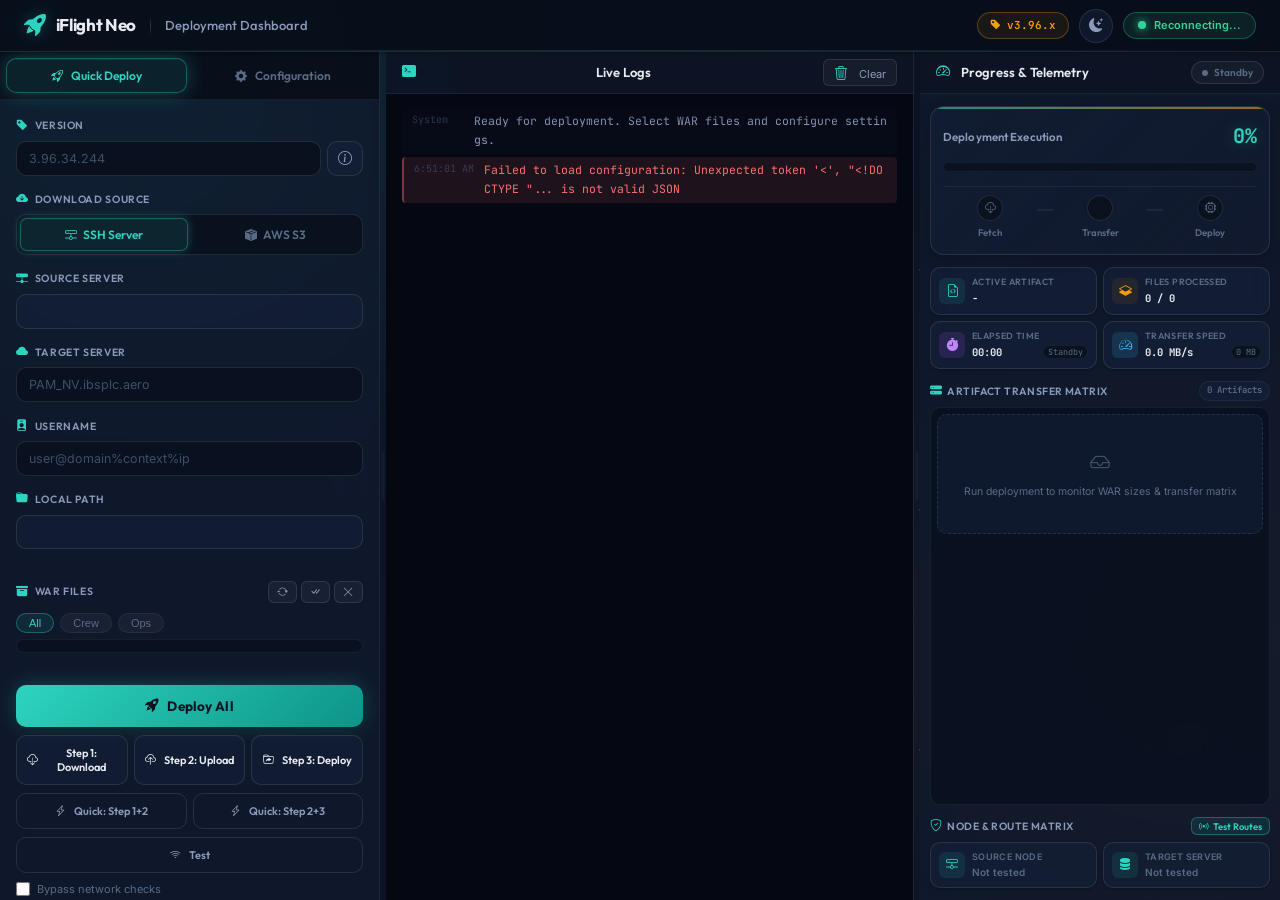
==== commit d05b1ab3: "Redesign Artifact Transfer Matrix to sleek multi-column glass grid tiles utilizing full horizontal w" ====
--- a/templates/index.html
+++ b/templates/index.html
@@ -657,19 +657,22 @@
                     </div>
                 </div>
 
-                <!-- File Sizes Section -->
+                <!-- Artifact Transfer Matrix Section -->
                 <div class="files-section">
-                    <div class="section-title">
-                        <i class="bi bi-hdd-stack-fill"></i>
-                        <span>Artifact Transfer Matrix</span>
+                    <div class="section-title-row">
+                        <div class="section-title">
+                            <i class="bi bi-hdd-stack-fill"></i>
+                            <span>Artifact Transfer Matrix</span>
+                        </div>
+                        <div class="matrix-summary-pill" id="matrix-summary-pill">
+                            <span id="matrix-count-badge">0 Artifacts</span>
+                        </div>
                     </div>
                     <div class="files-list" id="file-sizes-container">
-                        <div class="files-cards-wrapper">
-                            <div id="file-sizes-body" class="files-cards-container">
-                                <div class="empty-state">
-                                    <i class="bi bi-inbox"></i>
-                                    <span>Run deployment to monitor WAR sizes & transfer matrix</span>
-                                </div>
+                        <div id="file-sizes-body" class="files-cards-container">
+                            <div class="empty-state">
+                                <i class="bi bi-inbox"></i>
+                                <span>Run deployment to monitor WAR sizes & transfer matrix</span>
                             </div>
                         </div>
                     </div>
--- a/static/css/style.css
+++ b/static/css/style.css
@@ -1051,10 +1051,14 @@
 .right-column-content {
     flex: 1;
     overflow-y: auto;
-    padding: 16px;
+    overflow-x: hidden;
+    padding: 12px 10px;
     display: flex;
     flex-direction: column;
-    gap: 14px;
+    gap: 12px;
+    width: 100%;
+    max-width: 100%;
+    box-sizing: border-box;
 }
 
 /* Progress Hero Card */
@@ -1062,13 +1066,16 @@
     background: linear-gradient(135deg, var(--bg-card), var(--bg-surface));
     border: 1px solid var(--border-default);
     border-radius: var(--r-lg);
-    padding: 16px;
+    padding: 14px 12px;
     display: flex;
     flex-direction: column;
-    gap: 12px;
+    gap: 10px;
     box-shadow: var(--shadow-md);
     position: relative;
     overflow: hidden;
+    width: 100%;
+    max-width: 100%;
+    box-sizing: border-box;
 }
 .progress-hero-card::before {
     content: '';
@@ -1082,29 +1089,35 @@
     display: flex;
     justify-content: space-between;
     align-items: center;
+    min-width: 0;
 }
 .progress-label {
     font-family: var(--font-display);
     font-weight: 600;
-    font-size: 12px;
+    font-size: 11.5px;
     color: var(--text-secondary);
     letter-spacing: 0.01em;
+    white-space: nowrap;
+    overflow: hidden;
+    text-overflow: ellipsis;
 }
 .progress-value-display {
     font-family: var(--font-mono);
-    font-size: 22px;
+    font-size: 20px;
     font-weight: 700;
     color: var(--accent);
     text-shadow: 0 0 16px var(--accent-glow);
-}
-
-.progress-bar-container { position: relative; }
+    flex-shrink: 0;
+}
+
+.progress-bar-container { position: relative; width: 100%; }
 .progress-bar-bg {
     height: 10px;
     border-radius: 5px;
     background: var(--bg-input);
     border: 1px solid var(--border-subtle);
     overflow: hidden;
+    width: 100%;
 }
 .progress-bar-fill {
     height: 100%;
@@ -1124,6 +1137,7 @@
     padding-top: 8px;
     border-top: 1px solid var(--border-subtle);
     margin-top: 4px;
+    width: 100%;
 }
 .step-item {
     display: flex;
@@ -1131,26 +1145,32 @@
     align-items: center;
     gap: 4px;
     flex: 1;
+    min-width: 0;
 }
 .step-node {
-    width: 28px; height: 28px;
+    width: 26px; height: 26px;
     border-radius: 50%;
     background: var(--bg-input);
     border: 1px solid var(--border-default);
     color: var(--text-muted);
     display: flex; align-items: center; justify-content: center;
-    font-size: 12px;
-    transition: all var(--dur) var(--ease);
+    font-size: 11px;
+    transition: all var(--dur) var(--ease);
+    flex-shrink: 0;
 }
 .step-label {
     font-family: var(--font-display);
-    font-size: 10px;
+    font-size: 9.5px;
     font-weight: 600;
     color: var(--text-muted);
+    white-space: nowrap;
+    overflow: hidden;
+    text-overflow: ellipsis;
+    max-width: 100%;
 }
 .step-connector {
     height: 2px;
-    flex: 0 0 20px;
+    flex: 0 0 16px;
     background: var(--border-subtle);
     margin-top: -14px;
 }
@@ -1168,33 +1188,40 @@
 }
 .step-item.complete .step-label { color: var(--success); }
 
-/* Telemetry Grid (2x2) */
+/* Telemetry Grid (2x2 with strict auto-adjust sizing) */
 .telemetry-grid {
     display: grid;
-    grid-template-columns: 1fr 1fr;
-    gap: 8px;
+    grid-template-columns: minmax(0, 1fr) minmax(0, 1fr);
+    gap: 6px;
+    width: 100%;
+    max-width: 100%;
+    box-sizing: border-box;
 }
 .telemetry-card {
     background: var(--bg-card);
     border: 1px solid var(--border-default);
     border-radius: var(--r-md);
-    padding: 8px 10px;
-    display: flex;
-    align-items: center;
-    gap: 9px;
+    padding: 7px 8px;
+    display: flex;
+    align-items: center;
+    gap: 7px;
     transition: all var(--dur) var(--ease);
     box-shadow: var(--shadow-sm);
-    min-height: 52px;
+    min-height: 48px;
+    min-width: 0;
+    max-width: 100%;
+    overflow: hidden;
+    box-sizing: border-box;
 }
 .telemetry-card:hover {
     border-color: var(--border-bright);
     background: var(--bg-card-hover);
 }
 .telemetry-card-icon {
-    width: 30px; height: 30px;
+    width: 26px; height: 26px;
     border-radius: var(--r-sm);
     display: flex; align-items: center; justify-content: center;
-    font-size: 14px;
+    font-size: 13px;
     flex-shrink: 0;
 }
 .active-file-icon { background: var(--accent-bg); color: var(--accent); }
@@ -1207,41 +1234,67 @@
     flex-direction: column;
     overflow: hidden;
     flex: 1;
+    min-width: 0;
     gap: 1px;
 }
 .telemetry-card-label {
-    font-size: 9.5px;
+    font-size: 9px;
     color: var(--text-muted);
     font-family: var(--font-display);
     font-weight: 600;
     text-transform: uppercase;
     letter-spacing: 0.04em;
+    white-space: nowrap;
+    overflow: hidden;
+    text-overflow: ellipsis;
 }
 .telemetry-card-val {
     font-family: var(--font-mono);
-    font-size: 11px;
+    font-size: 10.5px;
     font-weight: 700;
     color: var(--text-primary);
     white-space: nowrap;
     overflow: hidden;
     text-overflow: ellipsis;
+    min-width: 0;
+    display: block;
 }
 .telemetry-val-group {
     display: flex;
     align-items: center;
     justify-content: space-between;
-    gap: 6px;
+    gap: 4px;
+    min-width: 0;
+    max-width: 100%;
+    overflow: hidden;
+}
+.telemetry-val-group .telemetry-card-val {
+    flex: 1 1 auto;
+    min-width: 0;
+    overflow: hidden;
+    text-overflow: ellipsis;
+    white-space: nowrap;
+}
+.telemetry-val-group .telemetry-badge-mini {
+    flex: 0 1 auto;
+    max-width: 58%;
+    overflow: hidden;
+    text-overflow: ellipsis;
+    white-space: nowrap;
 }
 .telemetry-badge-mini {
-    font-size: 9px;
+    font-size: 8.5px;
     font-family: var(--font-mono);
-    padding: 1px 5px;
+    padding: 1px 4px;
     border-radius: var(--r-full);
     background: var(--bg-input);
     color: var(--text-muted);
     border: 1px solid var(--border-subtle);
     white-space: nowrap;
     line-height: 1.2;
+    overflow: hidden;
+    text-overflow: ellipsis;
+    flex-shrink: 0;
 }
 .telemetry-badge-mini.active {
     background: var(--accent-bg);
@@ -1254,36 +1307,58 @@
     border-color: rgba(52, 211, 153, 0.3);
 }
 
-/* File Sizes Matrix */
+/* Artifact Transfer Matrix - Width-Optimized Multi-Column Grid */
 .files-section {
     display: flex;
     flex-direction: column;
-    gap: 8px;
+    gap: 6px;
     flex: 1;
-    min-height: 220px;
+    min-height: 180px;
+    min-width: 0;
+    max-width: 100%;
+    box-sizing: border-box;
 }
 .section-title-row {
     display: flex;
     align-items: center;
     justify-content: space-between;
-    gap: 8px;
+    gap: 6px;
+    min-width: 0;
 }
 .section-title {
     font-family: var(--font-display);
     font-weight: 600;
-    font-size: 11px;
+    font-size: 10.5px;
     color: var(--text-secondary);
-    display: flex; align-items: center; gap: 6px;
+    display: flex; align-items: center; gap: 5px;
     text-transform: uppercase;
     letter-spacing: 0.04em;
+    white-space: nowrap;
+    overflow: hidden;
+    text-overflow: ellipsis;
 }
 .section-title i { color: var(--accent); font-size: 12px; }
 
+.matrix-summary-pill {
+    font-size: 9px;
+    font-family: var(--font-mono);
+    font-weight: 600;
+    padding: 2px 7px;
+    border-radius: var(--r-full);
+    background: var(--bg-card);
+    color: var(--text-muted);
+    border: 1px solid var(--border-subtle);
+    white-space: nowrap;
+    overflow: hidden;
+    text-overflow: ellipsis;
+    flex-shrink: 0;
+}
+
 .mini-btn-test-routes {
-    font-size: 10px;
+    font-size: 9.5px;
     font-weight: 600;
     font-family: var(--font-display);
-    padding: 3px 8px;
+    padding: 2px 7px;
     border-radius: var(--r-sm);
     background: var(--accent-bg);
     color: var(--accent);
@@ -1293,6 +1368,8 @@
     align-items: center;
     gap: 4px;
     transition: all var(--dur) var(--ease);
+    white-space: nowrap;
+    flex-shrink: 0;
 }
 .mini-btn-test-routes:hover {
     background: var(--accent);
@@ -1306,106 +1383,213 @@
 
 .files-list {
     flex: 1;
-    min-height: 180px;
+    min-height: 140px;
     overflow-y: auto;
+    overflow-x: hidden;
     background: var(--bg-input);
     border: 1px solid var(--border-subtle);
     border-radius: var(--r-md);
-    padding: 8px;
+    padding: 6px;
     display: flex;
     flex-direction: column;
-}
-.files-cards-wrapper { display: flex; flex-direction: column; flex: 1; }
-.files-cards-container { display: flex; flex-direction: column; gap: 8px; flex: 1; }
+    min-width: 0;
+    max-width: 100%;
+    box-sizing: border-box;
+}
+
+.files-cards-container {
+    display: grid;
+    grid-template-columns: repeat(auto-fill, minmax(130px, 1fr));
+    gap: 6px;
+    width: 100%;
+    min-width: 0;
+    box-sizing: border-box;
+}
 
 .empty-state {
     display: flex;
     flex-direction: column;
     align-items: center;
     justify-content: center;
-    flex: 1;
-    min-height: 160px;
-    padding: 20px 16px;
+    grid-column: 1 / -1;
+    min-height: 120px;
+    padding: 16px 12px;
     color: var(--text-muted);
-    font-size: 11px;
-    gap: 8px;
+    font-size: 10.5px;
+    gap: 6px;
     text-align: center;
     background: var(--bg-card);
     border: 1px dashed var(--border-default);
     border-radius: var(--r-md);
-}
-.empty-state i { font-size: 22px; color: var(--text-dim); }
-
-.file-card {
+    min-width: 0;
+    width: 100%;
+    box-sizing: border-box;
+}
+.empty-state i { font-size: 20px; color: var(--text-dim); }
+
+/* Futuristic Matrix Tiles */
+.matrix-tile {
     background: var(--bg-card);
     border: 1px solid var(--border-default);
-    border-radius: var(--r-md);
-    padding: 9px 11px;
+    border-radius: var(--r-sm);
+    padding: 6px 8px;
+    display: flex;
+    flex-direction: column;
+    gap: 3px;
+    position: relative;
+    overflow: hidden;
+    transition: all var(--dur) var(--ease);
+    min-width: 0;
+    max-width: 100%;
+    box-sizing: border-box;
+    cursor: default;
+}
+.matrix-tile:hover {
+    border-color: var(--border-bright);
+    background: var(--bg-card-hover);
+    transform: translateY(-1px);
+    box-shadow: var(--shadow-sm);
+}
+
+.matrix-tile.transferring {
+    border-color: var(--border-accent);
+    background: rgba(99, 102, 241, 0.08);
+    box-shadow: 0 0 10px rgba(99, 102, 241, 0.2);
+}
+.matrix-tile.completed {
+    border-color: rgba(52, 211, 153, 0.25);
+}
+.matrix-tile.error {
+    border-color: rgba(239, 68, 68, 0.4);
+    background: rgba(239, 68, 68, 0.06);
+}
+
+.matrix-tile-header {
+    display: flex;
+    align-items: center;
+    justify-content: space-between;
+    gap: 4px;
+    min-width: 0;
+}
+.matrix-tile-name {
+    display: flex;
+    align-items: center;
+    gap: 4px;
+    font-family: var(--font-mono);
+    font-size: 10px;
+    font-weight: 700;
+    color: var(--text-primary);
+    white-space: nowrap;
+    overflow: hidden;
+    text-overflow: ellipsis;
+    min-width: 0;
+    flex: 1;
+}
+.matrix-tile-name i { color: var(--accent); font-size: 11px; flex-shrink: 0; }
+
+.matrix-tile-badge {
+    flex-shrink: 0;
+}
+.tile-pill {
+    font-size: 8.5px;
+    font-family: var(--font-mono);
+    font-weight: 600;
+    padding: 1px 4px;
+    border-radius: var(--r-full);
+    display: flex;
+    align-items: center;
+    gap: 3px;
+    line-height: 1.2;
+    white-space: nowrap;
+}
+.tile-pill.pill-pending { background: var(--bg-input); color: var(--text-muted); border: 1px solid var(--border-subtle); }
+.tile-pill.pill-active  { background: var(--accent-bg); color: var(--accent); border: 1px solid var(--border-accent); }
+.tile-pill.pill-done    { background: var(--success-bg); color: var(--success); border: 1px solid rgba(52, 211, 153, 0.3); }
+.tile-pill.pill-error   { background: var(--danger-bg); color: var(--danger); border: 1px solid rgba(239, 68, 68, 0.3); }
+
+.matrix-tile-flow {
+    display: flex;
+    align-items: center;
+    justify-content: space-between;
+    font-size: 8.5px;
+    font-family: var(--font-mono);
+    color: var(--text-secondary);
+    min-width: 0;
+    gap: 2px;
+    padding-top: 1px;
+}
+.flow-src, .flow-tgt {
+    display: flex;
+    align-items: center;
+    gap: 2px;
+    white-space: nowrap;
+    overflow: hidden;
+    text-overflow: ellipsis;
+}
+.flow-src i { color: #38bdf8; font-size: 8.5px; }
+.flow-tgt i { color: #34d399; font-size: 8.5px; }
+.flow-arrow {
+    font-size: 7.5px;
+    color: var(--text-muted);
+    flex-shrink: 0;
+}
+
+.matrix-tile-progress-bar {
+    position: absolute;
+    bottom: 0;
+    left: 0;
+    right: 0;
+    height: 2.5px;
+    background: rgba(255, 255, 255, 0.06);
+    overflow: hidden;
+}
+.matrix-progress-fill {
+    height: 100%;
+    background: linear-gradient(90deg, var(--accent), var(--gold));
+    border-radius: 0 2px 2px 0;
+    transition: width 0.3s ease;
+    box-shadow: 0 0 6px var(--accent-glow);
+}
+
+/* Connection Status & Multi-Route Health Matrix */
+.connection-section {
     display: flex;
     flex-direction: column;
     gap: 6px;
-    transition: all var(--dur) var(--ease);
-    box-shadow: var(--shadow-sm);
-}
-.file-card:hover { border-color: var(--border-bright); background: var(--bg-card-hover); }
-
-.file-card-header {
-    display: flex;
-    align-items: center;
-    justify-content: space-between;
-}
-.file-card-name {
-    font-family: var(--font-mono);
-    font-size: 11px;
-    font-weight: 600;
-    color: var(--text-primary);
-    display: flex; align-items: center; gap: 6px;
-}
-.file-card-name i { color: var(--accent); }
-
-.file-card-details {
-    display: flex;
-    justify-content: space-between;
-    font-size: 10.5px;
-    color: var(--text-secondary);
-    font-family: var(--font-mono);
-    padding-top: 4px;
-    border-top: 1px solid var(--border-subtle);
-}
-
-/* Connection Status & Multi-Route Health Matrix */
-.connection-section {
-    display: flex;
-    flex-direction: column;
-    gap: 8px;
     flex-shrink: 0;
-}
-.connection-grid { display: flex; gap: 8px; }
+    min-width: 0;
+    max-width: 100%;
+    box-sizing: border-box;
+}
+.connection-grid { display: flex; gap: 6px; min-width: 0; width: 100%; }
 .connection-item {
     flex: 1;
     background: var(--bg-card);
     border: 1px solid var(--border-default);
     border-radius: var(--r-md);
-    padding: 8px 10px;
-    display: flex;
-    align-items: center;
-    gap: 8px;
+    padding: 7px 8px;
+    display: flex;
+    align-items: center;
+    gap: 7px;
     transition: all var(--dur) var(--ease);
     box-shadow: var(--shadow-sm);
+    min-width: 0;
+    overflow: hidden;
+    box-sizing: border-box;
 }
 .connection-item:hover { border-color: var(--border-bright); background: var(--bg-card-hover); }
 
 .conn-icon {
-    width: 28px; height: 28px;
+    width: 26px; height: 26px;
     border-radius: var(--r-sm);
     background: var(--accent-bg);
     color: var(--accent);
     display: flex; align-items: center; justify-content: center;
-    font-size: 13px; flex-shrink: 0;
-}
-.conn-info { display: flex; flex-direction: column; gap: 1px; }
-.conn-label { font-size: 9.5px; color: var(--text-muted); text-transform: uppercase; letter-spacing: 0.04em; font-weight: 600; }
-.conn-status { font-size: 10.5px; font-weight: 600; }
+    font-size: 12px; flex-shrink: 0;
+}
+.conn-info { display: flex; flex-direction: column; gap: 1px; min-width: 0; overflow: hidden; flex: 1; }
+.conn-label { font-size: 9px; color: var(--text-muted); text-transform: uppercase; letter-spacing: 0.04em; font-weight: 600; white-space: nowrap; overflow: hidden; text-overflow: ellipsis; }
+.conn-status { font-size: 10px; font-weight: 600; white-space: nowrap; overflow: hidden; text-overflow: ellipsis; }
 .conn-status.unknown { color: var(--text-muted); }
 .conn-status.success  { color: var(--success); }
 .conn-status.failed   { color: var(--danger); }
@@ -1415,39 +1599,55 @@
     background: var(--bg-card);
     border: 1px solid var(--border-default);
     border-radius: var(--r-md);
-    padding: 8px 10px;
+    padding: 7px 8px;
     display: flex;
     flex-direction: column;
-    gap: 6px;
+    gap: 5px;
     box-shadow: var(--shadow-sm);
+    min-width: 0;
+    max-width: 100%;
+    box-sizing: border-box;
 }
 .routes-health-header {
     display: flex;
     align-items: center;
     justify-content: space-between;
-    font-size: 10px;
+    font-size: 9.5px;
     font-weight: 600;
     font-family: var(--font-display);
     color: var(--text-secondary);
     text-transform: uppercase;
     letter-spacing: 0.03em;
-}
-.routes-health-title i { color: #38bdf8; margin-right: 4px; }
+    min-width: 0;
+}
+.routes-health-title {
+    overflow: hidden;
+    text-overflow: ellipsis;
+    white-space: nowrap;
+}
+.routes-health-title i { color: #38bdf8; margin-right: 3px; }
 .routes-health-grid {
     display: grid;
-    grid-template-columns: repeat(auto-fill, minmax(130px, 1fr));
-    gap: 6px;
+    grid-template-columns: repeat(auto-fill, minmax(105px, 1fr));
+    gap: 5px;
+    min-width: 0;
+    max-width: 100%;
+    box-sizing: border-box;
 }
 .route-chip {
     background: var(--bg-input);
     border: 1px solid var(--border-subtle);
     border-radius: var(--r-sm);
-    padding: 5px 7px;
+    padding: 4px 6px;
     display: flex;
     align-items: center;
     justify-content: space-between;
-    gap: 6px;
-    transition: all var(--dur) var(--ease);
+    gap: 4px;
+    transition: all var(--dur) var(--ease);
+    min-width: 0;
+    max-width: 100%;
+    overflow: hidden;
+    box-sizing: border-box;
 }
 .route-chip:hover {
     border-color: var(--border-default);
@@ -1457,27 +1657,31 @@
     display: flex;
     flex-direction: column;
     overflow: hidden;
+    min-width: 0;
+    flex: 1;
 }
 .route-chip-host {
     font-family: var(--font-mono);
-    font-size: 10px;
+    font-size: 9.5px;
     font-weight: 600;
     color: var(--text-primary);
     white-space: nowrap;
     overflow: hidden;
     text-overflow: ellipsis;
+    min-width: 0;
 }
 .route-chip-ip {
     font-family: var(--font-mono);
-    font-size: 8.5px;
+    font-size: 8px;
     color: var(--text-muted);
     white-space: nowrap;
     overflow: hidden;
     text-overflow: ellipsis;
+    min-width: 0;
 }
 .route-chip-status {
-    width: 8px;
-    height: 8px;
+    width: 7px;
+    height: 7px;
     border-radius: 50%;
     background: var(--text-muted);
     flex-shrink: 0;
